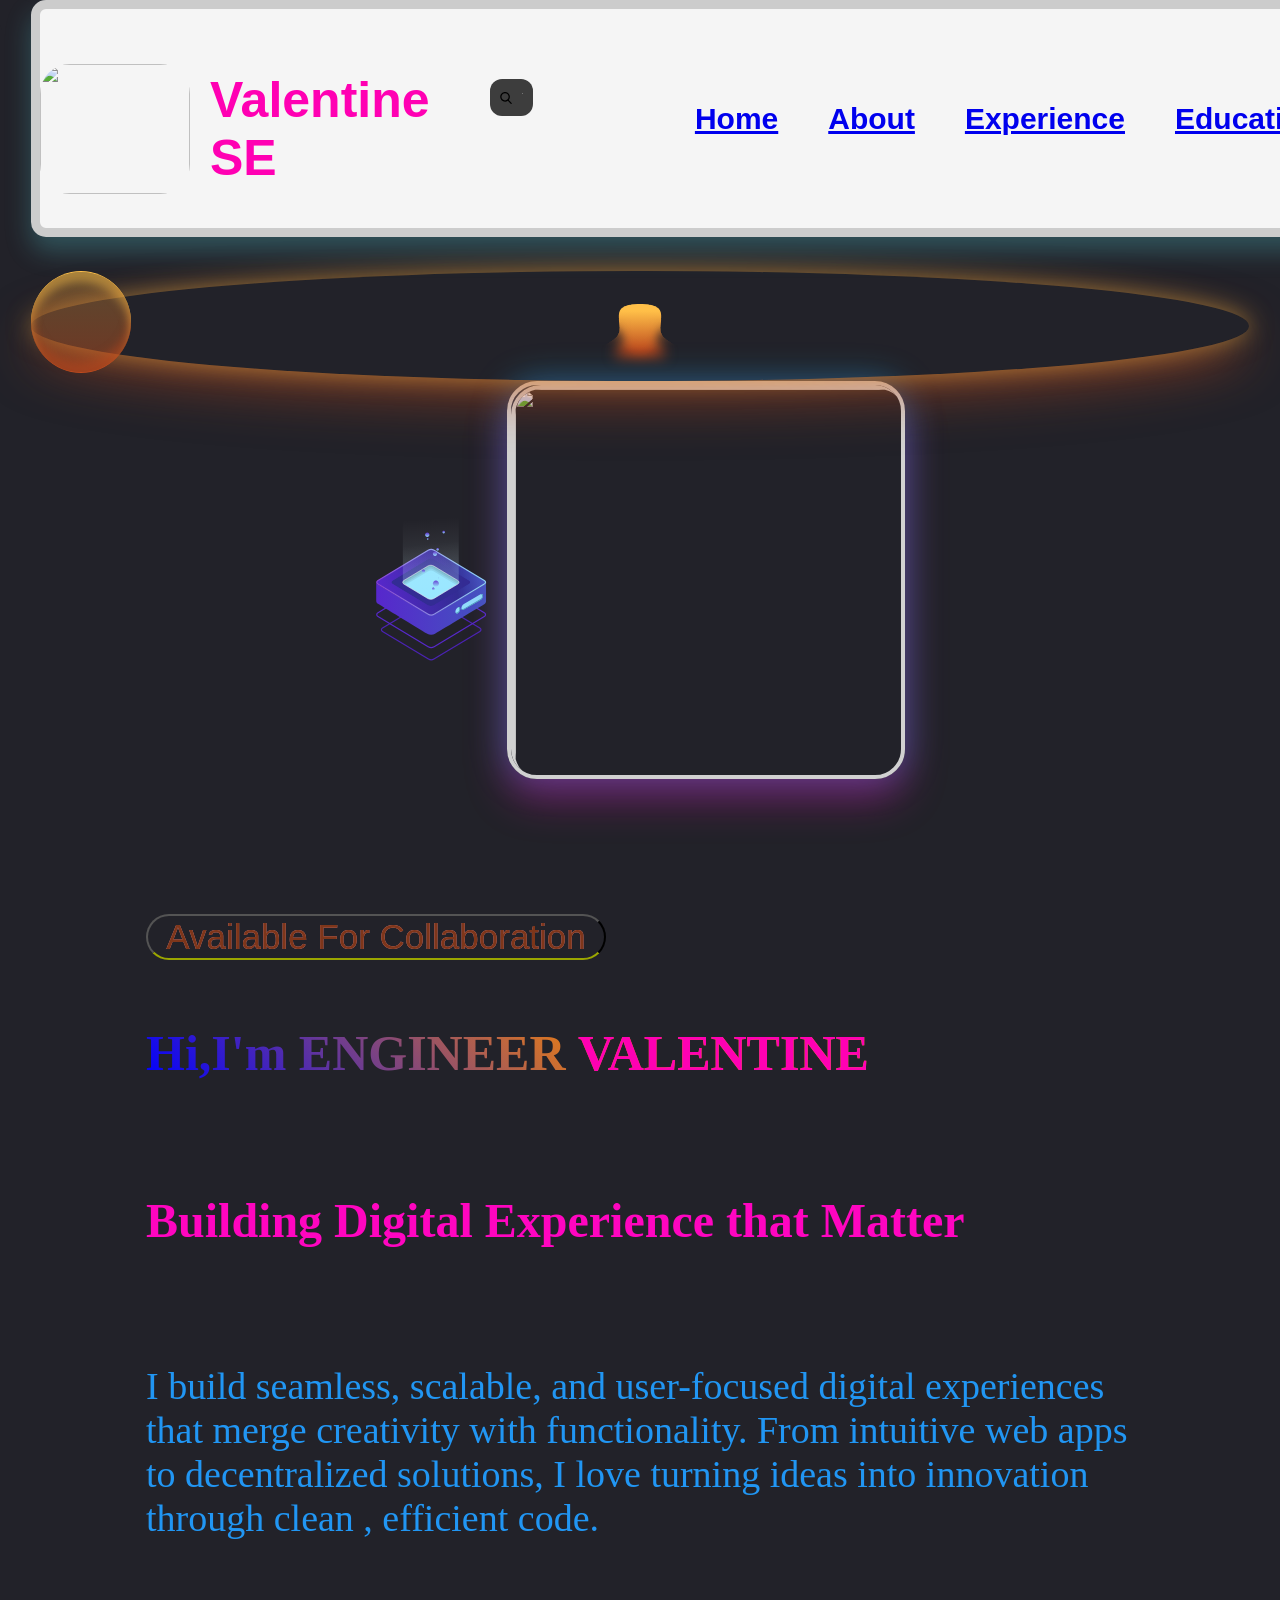
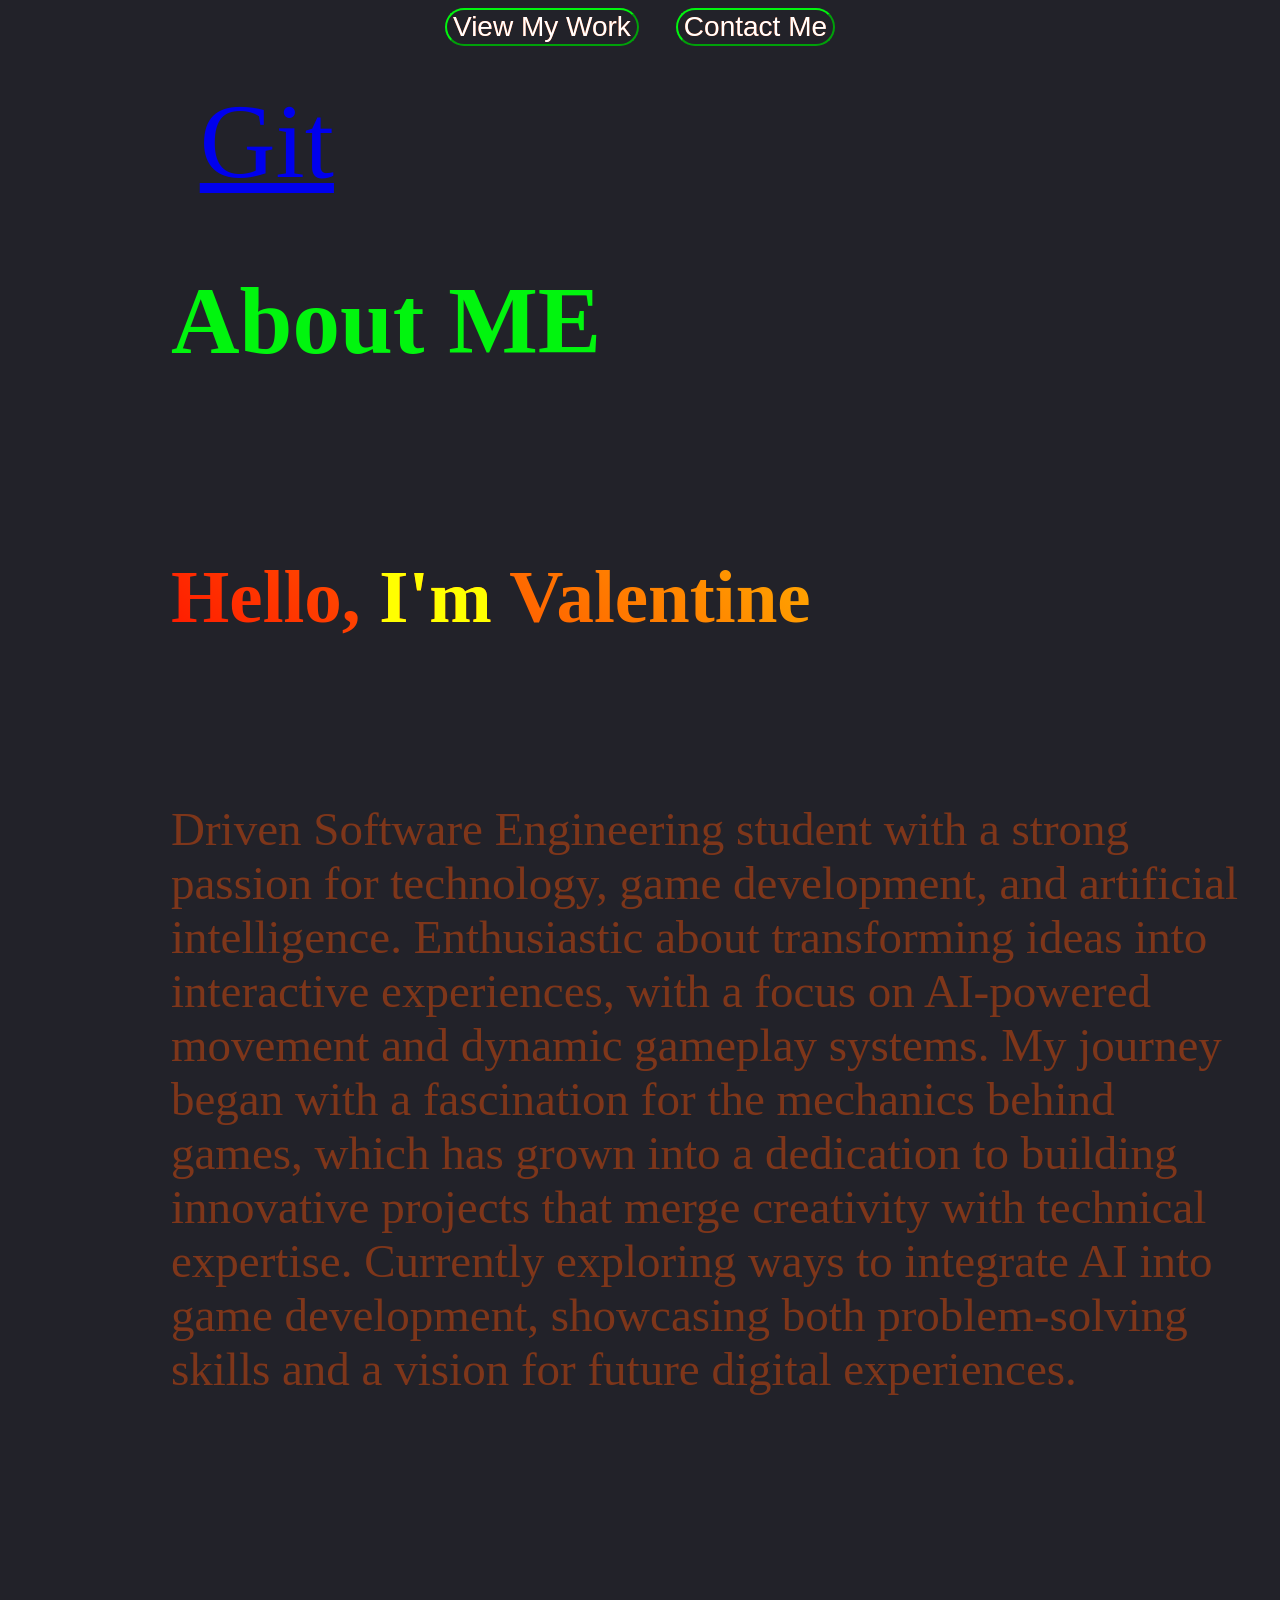
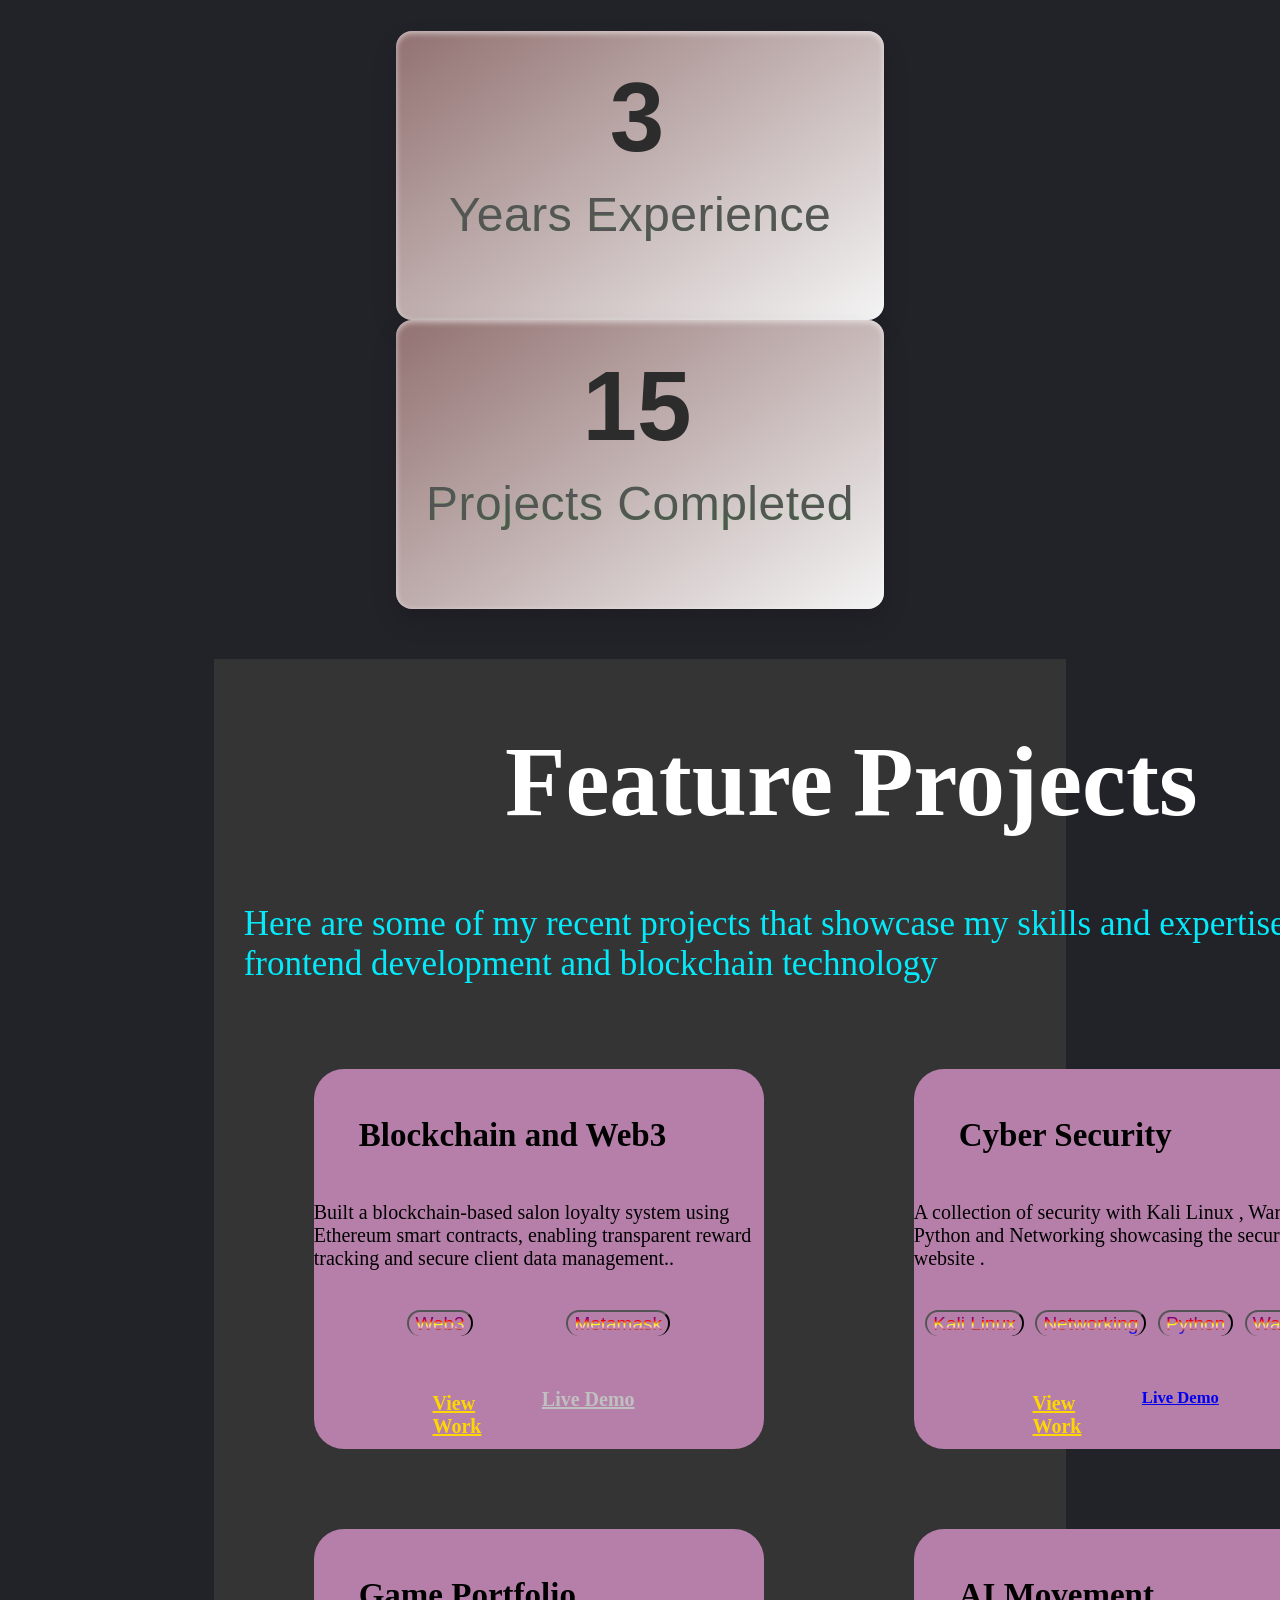
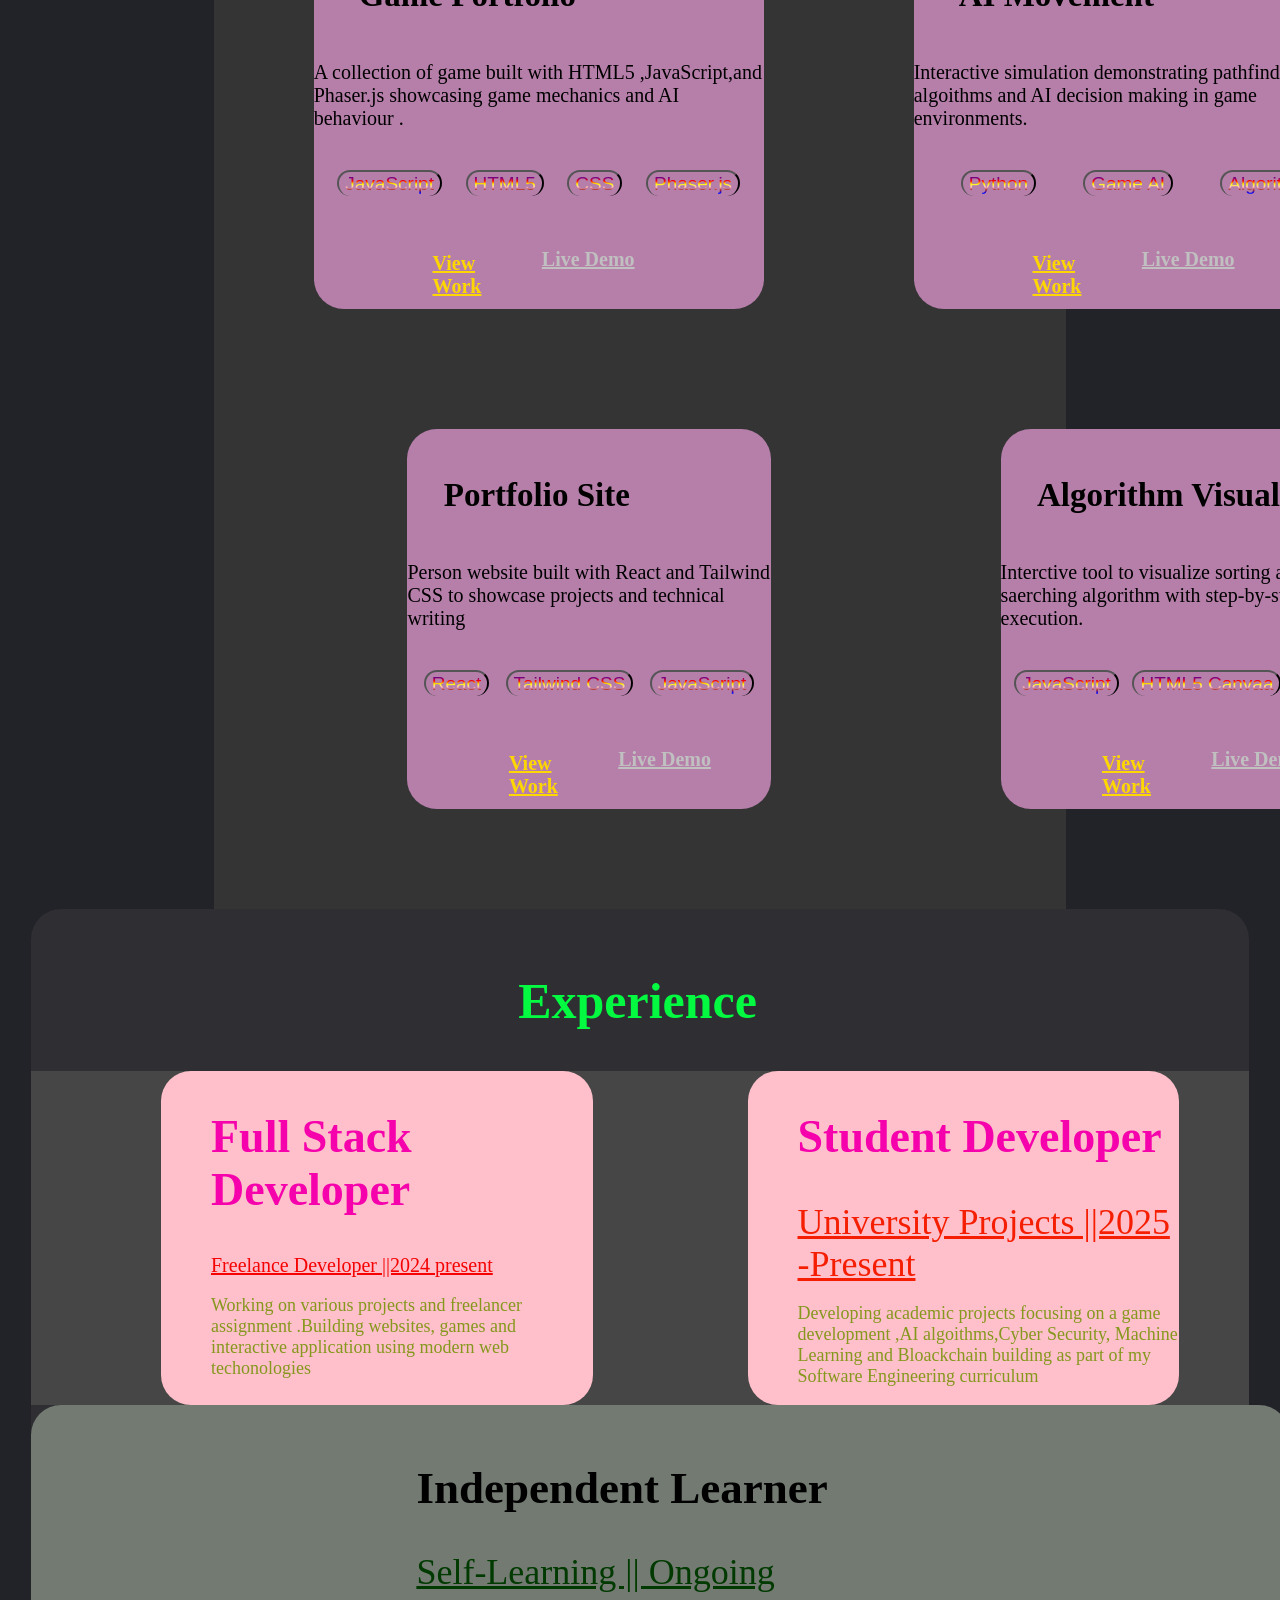
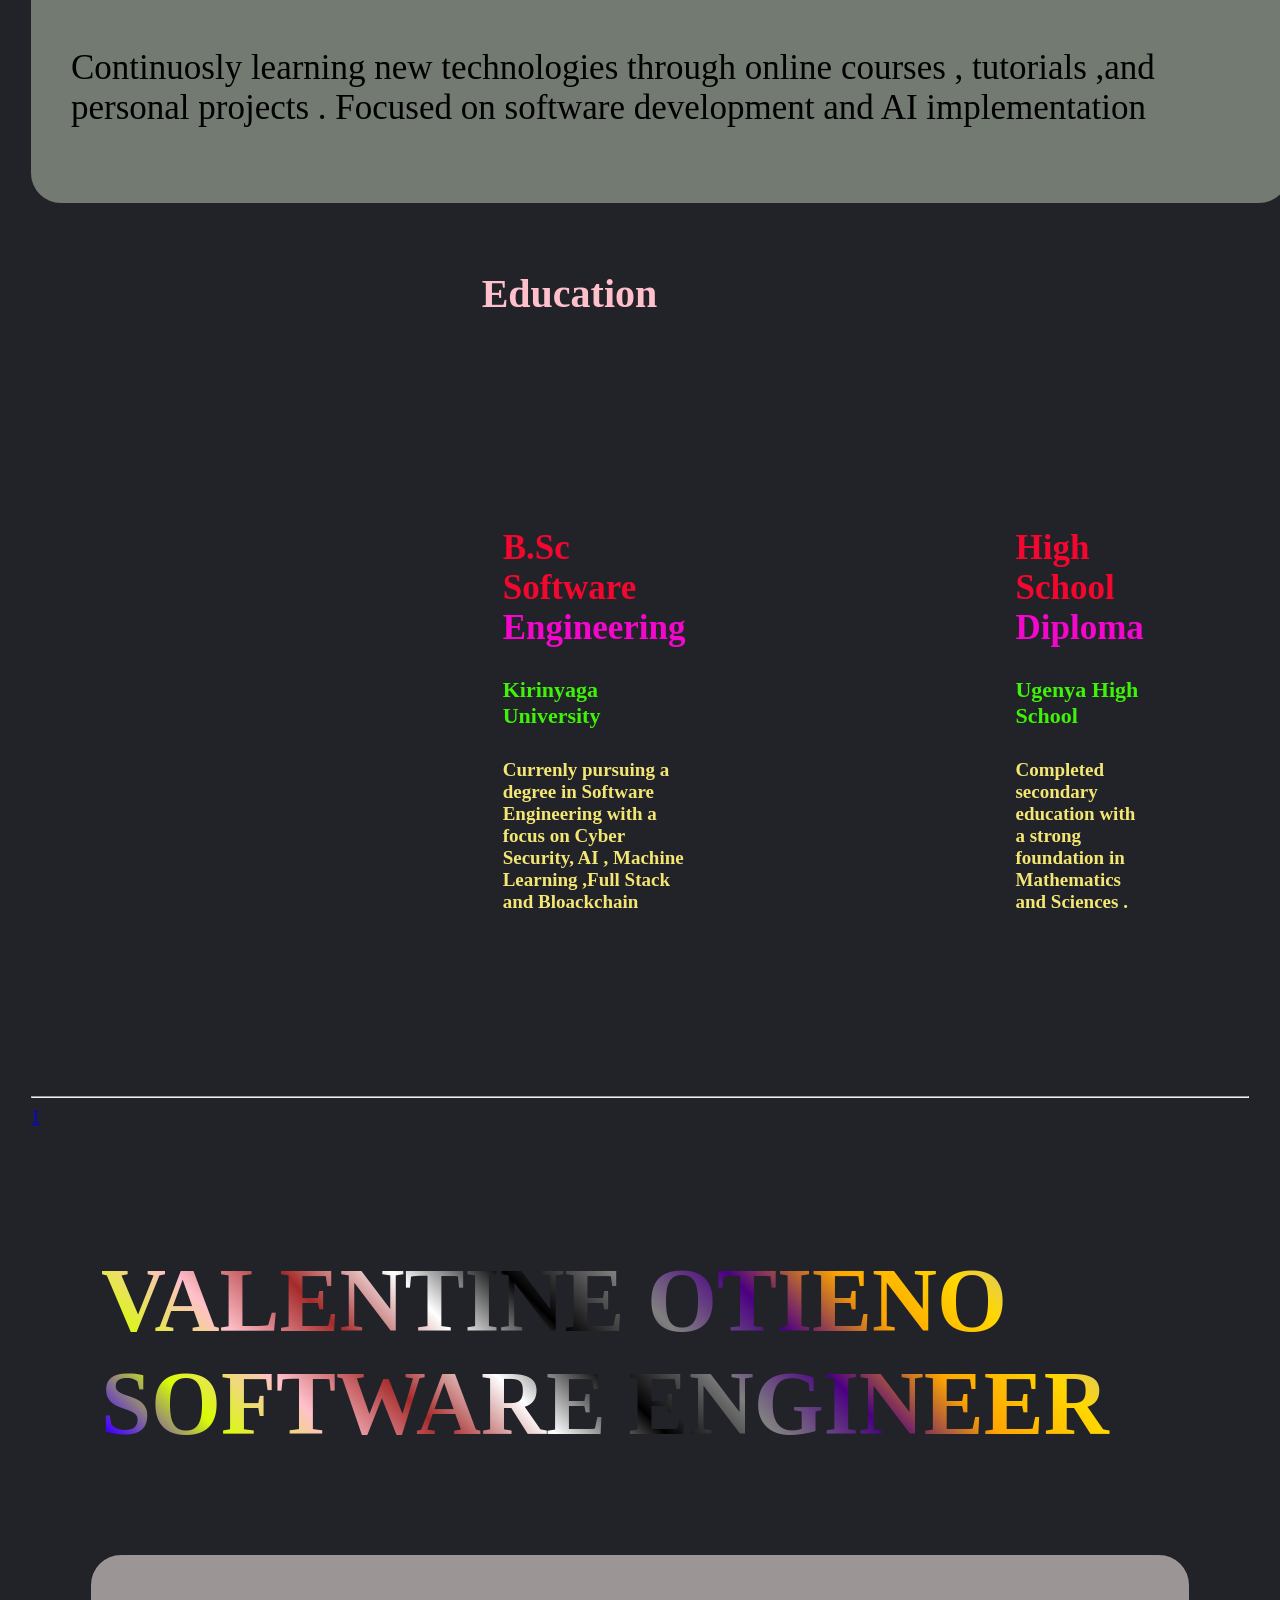
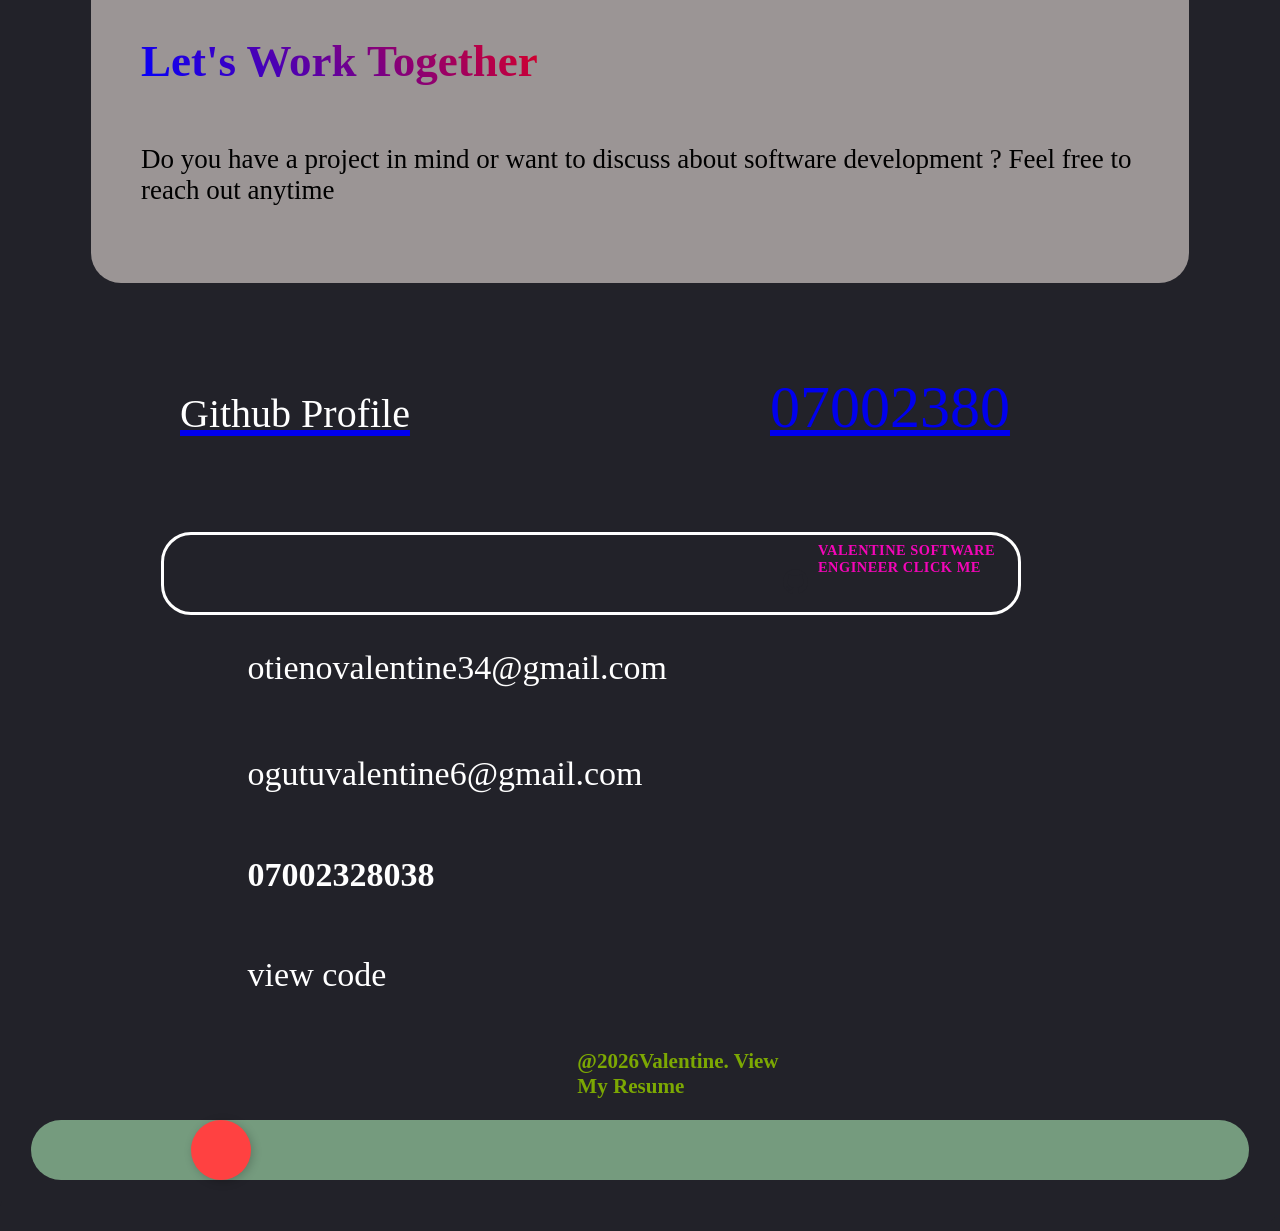
==== index.html @ 09b548fa "Add files via upload" ====
<!DOCTYPE html>
<html lang="en">
<head>
    <meta charset="UTF-8">
    <meta name="viewport" content="width=device-width, initial-scale=1.0">
    <title> Valentine Fruit Farm </title>
    <link rel="stylesheet" href="style.css">
    <link rel="stylesheet" href="https://cdnjs.cloudflare.com/ajax/libs/font-awesome/7.0.1/css/all.min.css" integrity="sha512-2SwdPD6INVrV/lHTZbO2nodKhrnDdJK9/kg2XD1r9uGqPo1cUbujc+IYdlYdEErWNu69gVcYgdxlmVmzTWnetw==" crossorigin="anonymous" referrerpolicy="no-referrer">
</head>
<body>
<header>
    <div class="main1">
        <div class="image">
    <img src="fruits.png/download.png" alt="" class="main3">
    <h2 class="vale">Valentine SE</h2>
    </div>
    <!-- From Uiverse.io by Galahhad -->
     <div class="search-labeli">
<label class="search-label">
    <input type="text" name="text" class="input"  placeholder="Type here...">
    <kbd class="slash-icon">/</kbd>
    <svg class="search-icon" xmlns="http://www.w3.org/2000/svg" version="1.1" xmlns:xlink="http://www.w3.org/1999/xlink" width="512" height="512" x="0" y="0" viewBox="0 0 56.966 56.966"  xml:space="preserve">
      <g>
        <path d="M55.146 51.887 41.588 37.786A22.926 22.926 0 0 0 46.984 23c0-12.682-10.318-23-23-23s-23 10.318-23 23 10.318 23 23 23c4.761 0 9.298-1.436 13.177-4.162l13.661 14.208c.571.593 1.339.92 2.162.92.779 0 1.518-.297 2.079-.837a3.004 3.004 0 0 0 .083-4.242zM23.984 6c9.374 0 17 7.626 17 17s-7.626 17-17 17-17-7.626-17-17 7.626-17 17-17z" fill="curl">Contact</a>
        <a href="Education.rentColor" data-original="#000000" class=""></path>
      </g>
    </svg>
  </label>
  </div>
    <nav class="main">
       <a href="home.html">Home</a>
       <a href="About.html">About</a>
       <a href="Experience.html">Experience</a>
      <a href="Contact.htmhtml">Education</a>
    </nav>
    </div>
<!--     <div class="solid">
        <i class="fa-solid fa-bars"></i>
        <a href="home.html">Home</a>
       <a href="About.html">About</a>
       <a href="Experience.html">Experience</a>
      <a href="About.html">About</a>
        <a href="Education.html">Education</a>
        </div> -->
</header>
<main>

<div class="loader">
  <svg width="100" height="100" viewBox="0 0 100 100">
    <defs>
      <mask id="clipping">
        <polygon points="0,0 100,0 100,100 0,100" fill="black"></polygon>
        <polygon points="25,25 75,25 50,75" fill="white"></polygon>
        <polygon points="50,25 75,75 25,75" fill="white"></polygon>
        <polygon points="35,35 65,35 50,65" fill="white"></polygon>
        <polygon points="35,35 65,35 50,65" fill="white"></polygon>
        <polygon points="35,35 65,35 50,65" fill="white"></polygon>
        <polygon points="35,35 65,35 50,65" fill="white"></polygon>
      </mask>
    </defs>
  </svg>
  <div class="box"></div>
</div>

<div class="image3">

</div>
<!-- From Uiverse.io by Juanes200122 -->
 <div class="coon">
<svg
  id="svg-global"
  xmlns="http://www.w3.org/2000/svg"
  fill="none"
  viewBox="0 0 94 136"
  height="136"
  width="94"
>
  <path
    stroke="#4B22B5"
    d="M87.3629 108.433L49.1073 85.3765C47.846 84.6163 45.8009 84.6163 44.5395 85.3765L6.28392 108.433C5.02255 109.194 5.02255 110.426 6.28392 111.187L44.5395 134.243C45.8009 135.004 47.846 135.004 49.1073 134.243L87.3629 111.187C88.6243 110.426 88.6243 109.194 87.3629 108.433Z"
    id="line-v1"
  ></path>
  <path
    stroke="#5728CC"
    d="M91.0928 95.699L49.2899 70.5042C47.9116 69.6734 45.6769 69.6734 44.2986 70.5042L2.49568 95.699C1.11735 96.5298 1.11735 97.8767 2.49568 98.7074L44.2986 123.902C45.6769 124.733 47.9116 124.733 49.2899 123.902L91.0928 98.7074C92.4712 97.8767 92.4712 96.5298 91.0928 95.699Z"
    id="line-v2"
  ></path>
  <g id="node-server">
    <path
      fill="url(#paint0_linear_204_217)"
      d="M2.48637 72.0059L43.8699 96.9428C45.742 98.0709 48.281 97.8084 50.9284 96.2133L91.4607 71.7833C92.1444 71.2621 92.4197 70.9139 92.5421 70.1257V86.1368C92.5421 86.9686 92.0025 87.9681 91.3123 88.3825C84.502 92.4724 51.6503 112.204 50.0363 113.215C48.2352 114.343 45.3534 114.343 43.5523 113.215C41.9261 112.197 8.55699 91.8662 2.08967 87.926C1.39197 87.5011 1.00946 86.5986 1.00946 85.4058V70.1257C1.11219 70.9289 1.49685 71.3298 2.48637 72.0059Z"
    ></path>
    <path
      stroke="url(#paint2_linear_204_217)"
      fill="url(#paint1_linear_204_217)"
      d="M91.0928 68.7324L49.2899 43.5375C47.9116 42.7068 45.6769 42.7068 44.2986 43.5375L2.49568 68.7324C1.11735 69.5631 1.11735 70.91 2.49568 71.7407L44.2986 96.9356C45.6769 97.7663 47.9116 97.7663 49.2899 96.9356L91.0928 71.7407C92.4712 70.91 92.4712 69.5631 91.0928 68.7324Z"
    ></path>
    <mask
      height="41"
      width="67"
      y="50"
      x="13"
      maskUnits="userSpaceOnUse"
      style="mask-type:luminance"
      id="mask0_204_217"
    >
      <path
        fill="white"
        d="M78.3486 68.7324L49.0242 51.0584C47.6459 50.2276 45.4111 50.2276 44.0328 51.0584L14.7084 68.7324C13.3301 69.5631 13.3301 70.91 14.7084 71.7407L44.0328 89.4148C45.4111 90.2455 47.6459 90.2455 49.0242 89.4148L78.3486 71.7407C79.7269 70.91 79.727 69.5631 78.3486 68.7324Z"
      ></path>
    </mask>
    <g mask="url(#mask0_204_217)">
      <path
        fill="#332C94"
        d="M78.3486 68.7324L49.0242 51.0584C47.6459 50.2276 45.4111 50.2276 44.0328 51.0584L14.7084 68.7324C13.3301 69.5631 13.3301 70.91 14.7084 71.7407L44.0328 89.4148C45.4111 90.2455 47.6459 90.2455 49.0242 89.4148L78.3486 71.7407C79.7269 70.91 79.727 69.5631 78.3486 68.7324Z"
      ></path>
      <mask
        height="29"
        width="48"
        y="56"
        x="23"
        maskUnits="userSpaceOnUse"
        style="mask-type:luminance"
        id="mask1_204_217"
      >
        <path
          fill="white"
          d="M68.9898 68.7324L49.0242 56.699C47.6459 55.8683 45.4111 55.8683 44.0328 56.699L24.0673 68.7324C22.6889 69.5631 22.6889 70.91 24.0673 71.7407L44.0328 83.7741C45.4111 84.6048 47.6459 84.6048 49.0242 83.7741L68.9898 71.7407C70.3681 70.91 70.3681 69.5631 68.9898 68.7324Z"
        ></path>
      </mask>
      <g mask="url(#mask1_204_217)">
        <path
          fill="#5E5E5E"
          d="M68.9898 68.7324L49.0242 56.699C47.6459 55.8683 45.4111 55.8683 44.0328 56.699L24.0673 68.7324C22.6889 69.5631 22.6889 70.91 24.0673 71.7407L44.0328 83.7741C45.4111 84.6048 47.6459 84.6048 49.0242 83.7741L68.9898 71.7407C70.3681 70.91 70.3681 69.5631 68.9898 68.7324Z"
        ></path>
        <path
          fill="#71B1C6"
          d="M70.1311 69.3884L48.42 56.303C47.3863 55.6799 45.7103 55.6799 44.6765 56.303L22.5275 69.6523C21.4938 70.2754 21.4938 71.2855 22.5275 71.9086L44.2386 84.994C45.2723 85.617 46.9484 85.617 47.9821 84.994L70.1311 71.6446C71.1648 71.0216 71.1648 70.0114 70.1311 69.3884Z"
        ></path>
        <path
          fill="#80C0D4"
          d="M70.131 70.8923L48.4199 57.8069C47.3862 57.1839 45.7101 57.1839 44.6764 57.8069L22.5274 71.1562C21.4937 71.7793 21.4937 72.7894 22.5274 73.4125L44.2385 86.4979C45.2722 87.1209 46.9482 87.1209 47.982 86.4979L70.131 73.1486C71.1647 72.5255 71.1647 71.5153 70.131 70.8923Z"
        ></path>
        <path
          fill="#89D3EB"
          d="M69.751 72.1675L48.4199 59.3111C47.3862 58.6881 45.7101 58.6881 44.6764 59.3111L23.2004 72.2548C22.1667 72.8779 22.1667 73.888 23.2004 74.5111L44.5315 87.3674C45.5653 87.9905 47.2413 87.9905 48.2751 87.3674L69.751 74.4238C70.7847 73.8007 70.7847 72.7905 69.751 72.1675Z"
        ></path>
        <path
          fill="#97E6FF"
          d="M68.5091 72.9231L48.4199 60.8153C47.3862 60.1922 45.7101 60.1922 44.6764 60.8153L24.8146 72.7861C23.7808 73.4091 23.7808 74.4193 24.8146 75.0424L44.9038 87.1502C45.9375 87.7733 47.6135 87.7733 48.6473 87.1502L68.5091 75.1794C69.5428 74.5563 69.5428 73.5462 68.5091 72.9231Z"
        ></path>
        <path
          fill="#97E6FF"
          d="M66.6747 73.3219L48.4199 62.3197C47.3862 61.6966 45.7101 61.6966 44.6764 62.3197L26.4412 73.3101C25.4075 73.9332 25.4075 74.9433 26.4412 75.5664L44.696 86.5686C45.7297 87.1917 47.4058 87.1917 48.4395 86.5686L66.6747 75.5782C67.7084 74.9551 67.7084 73.945 66.6747 73.3219Z"
        ></path>
      </g>
      <path
        stroke-width="0.5"
        stroke="#F4F4F4"
        d="M68.9898 68.7324L49.0242 56.699C47.6459 55.8683 45.4111 55.8683 44.0328 56.699L24.0673 68.7324C22.6889 69.5631 22.6889 70.91 24.0673 71.7407L44.0328 83.7741C45.4111 84.6048 47.6459 84.6048 49.0242 83.7741L68.9898 71.7407C70.3681 70.91 70.3681 69.5631 68.9898 68.7324Z"
      ></path>
    </g>
  </g>
  <g id="particles">
    <path
      fill="url(#paint3_linear_204_217)"
      d="M43.5482 32.558C44.5429 32.558 45.3493 31.7162 45.3493 30.6778C45.3493 29.6394 44.5429 28.7976 43.5482 28.7976C42.5535 28.7976 41.7471 29.6394 41.7471 30.6778C41.7471 31.7162 42.5535 32.558 43.5482 32.558Z"
      class="particle p1"
    ></path>
    <path
      fill="url(#paint4_linear_204_217)"
      d="M50.0323 48.3519C51.027 48.3519 51.8334 47.5101 51.8334 46.4717C51.8334 45.4333 51.027 44.5915 50.0323 44.5915C49.0375 44.5915 48.2311 45.4333 48.2311 46.4717C48.2311 47.5101 49.0375 48.3519 50.0323 48.3519Z"
      class="particle p2"
    ></path>
    <path
      fill="url(#paint5_linear_204_217)"
      d="M40.3062 62.6416C41.102 62.6416 41.7471 61.9681 41.7471 61.1374C41.7471 60.3067 41.102 59.6332 40.3062 59.6332C39.5104 59.6332 38.8653 60.3067 38.8653 61.1374C38.8653 61.9681 39.5104 62.6416 40.3062 62.6416Z"
      class="particle p3"
    ></path>
    <path
      fill="url(#paint6_linear_204_217)"
      d="M50.7527 73.9229C52.1453 73.9229 53.2743 72.7444 53.2743 71.2906C53.2743 69.8368 52.1453 68.6583 50.7527 68.6583C49.3601 68.6583 48.2311 69.8368 48.2311 71.2906C48.2311 72.7444 49.3601 73.9229 50.7527 73.9229Z"
      class="particle p4"
    ></path>
    <path
      fill="url(#paint7_linear_204_217)"
      d="M48.5913 76.9312C49.1882 76.9312 49.672 76.4262 49.672 75.8031C49.672 75.1801 49.1882 74.675 48.5913 74.675C47.9945 74.675 47.5107 75.1801 47.5107 75.8031C47.5107 76.4262 47.9945 76.9312 48.5913 76.9312Z"
      class="particle p5"
    ></path>
    <path
      fill="url(#paint8_linear_204_217)"
      d="M52.9153 67.1541C53.115 67.1541 53.2768 66.9858 53.2768 66.7781C53.2768 66.5704 53.115 66.402 52.9153 66.402C52.7156 66.402 52.5538 66.5704 52.5538 66.7781C52.5538 66.9858 52.7156 67.1541 52.9153 67.1541Z"
      class="particle p6"
    ></path>
    <path
      fill="url(#paint9_linear_204_217)"
      d="M52.1936 43.8394C52.7904 43.8394 53.2743 43.3344 53.2743 42.7113C53.2743 42.0883 52.7904 41.5832 52.1936 41.5832C51.5967 41.5832 51.1129 42.0883 51.1129 42.7113C51.1129 43.3344 51.5967 43.8394 52.1936 43.8394Z"
      class="particle p7"
    ></path>
    <path
      fill="url(#paint10_linear_204_217)"
      d="M57.2367 29.5497C57.8335 29.5497 58.3173 29.0446 58.3173 28.4216C58.3173 27.7985 57.8335 27.2935 57.2367 27.2935C56.6398 27.2935 56.156 27.7985 56.156 28.4216C56.156 29.0446 56.6398 29.5497 57.2367 29.5497Z"
      class="particle p8"
    ></path>
    <path
      fill="url(#paint11_linear_204_217)"
      d="M43.9084 34.8144C44.3063 34.8144 44.6289 34.4777 44.6289 34.0623C44.6289 33.647 44.3063 33.3102 43.9084 33.3102C43.5105 33.3102 43.188 33.647 43.188 34.0623C43.188 34.4777 43.5105 34.8144 43.9084 34.8144Z"
      class="particle p9"
    ></path>
  </g>
  <g id="reflectores">
    <path
      fill-opacity="0.2"
      fill="url(#paint12_linear_204_217)"
      d="M49.2037 57.0009L68.7638 68.7786C69.6763 69.3089 69.7967 69.9684 69.794 70.1625V13.7383C69.7649 13.5587 69.6807 13.4657 69.4338 13.3096L48.4832 0.601307C46.9202 -0.192595 46.0788 -0.208238 44.6446 0.601307L23.6855 13.2118C23.1956 13.5876 23.1966 13.7637 23.1956 14.4904L23.246 70.1625C23.2948 69.4916 23.7327 69.0697 25.1768 68.2447L43.9084 57.0008C44.8268 56.4344 45.3776 56.2639 46.43 56.2487C47.5299 56.2257 48.1356 56.4222 49.2037 57.0009Z"
    ></path>
    <path
      fill-opacity="0.2"
      fill="url(#paint13_linear_204_217)"
      d="M48.8867 27.6696C49.9674 26.9175 68.6774 14.9197 68.6774 14.9197C69.3063 14.5327 69.7089 14.375 69.7796 13.756V70.1979C69.7775 70.8816 69.505 71.208 68.7422 71.7322L48.9299 83.6603C48.2003 84.1258 47.6732 84.2687 46.5103 84.2995C45.3295 84.2679 44.8074 84.1213 44.0907 83.6603L24.4348 71.8149C23.5828 71.3313 23.2369 71.0094 23.2316 70.1979L23.1884 13.9816C23.1798 14.8398 23.4982 15.3037 24.7518 16.0874C24.7518 16.0874 42.7629 26.9175 44.2038 27.6696C45.6447 28.4217 46.0049 28.4217 46.5452 28.4217C47.0856 28.4217 47.806 28.4217 48.8867 27.6696Z"
    ></path>
  </g>
  <g id="panel-rigth">
    <mask fill="white" id="path-26-inside-1_204_217">
      <path
        d="M72 91.8323C72 90.5121 72.9268 88.9068 74.0702 88.2467L87.9298 80.2448C89.0731 79.5847 90 80.1198 90 81.44V81.44C90 82.7602 89.0732 84.3656 87.9298 85.0257L74.0702 93.0275C72.9268 93.6876 72 93.1525 72 91.8323V91.8323Z"
      ></path>
    </mask>
    <path
      fill="#91DDFB"
      d="M72 91.8323C72 90.5121 72.9268 88.9068 74.0702 88.2467L87.9298 80.2448C89.0731 79.5847 90 80.1198 90 81.44V81.44C90 82.7602 89.0732 84.3656 87.9298 85.0257L74.0702 93.0275C72.9268 93.6876 72 93.1525 72 91.8323V91.8323Z"
    ></path>
    <path
      mask="url(#path-26-inside-1_204_217)"
      fill="#489CB7"
      d="M72 89.4419L90 79.0496L72 89.4419ZM90.6928 81.44C90.6928 82.9811 89.6109 84.8551 88.2762 85.6257L74.763 93.4275C73.237 94.3085 72 93.5943 72 91.8323V91.8323C72 92.7107 72.9268 92.8876 74.0702 92.2275L87.9298 84.2257C88.6905 83.7865 89.3072 82.7184 89.3072 81.84L90.6928 81.44ZM72 94.2227V89.4419V94.2227ZM88.2762 80.0448C89.6109 79.2742 90.6928 79.8989 90.6928 81.44V81.44C90.6928 82.9811 89.6109 84.8551 88.2762 85.6257L87.9298 84.2257C88.6905 83.7865 89.3072 82.7184 89.3072 81.84V81.84C89.3072 80.5198 88.6905 79.8056 87.9298 80.2448L88.2762 80.0448Z"
    ></path>
    <mask fill="white" id="path-28-inside-2_204_217">
      <path
        d="M67 94.6603C67 93.3848 67.8954 91.8339 69 91.1962V91.1962C70.1046 90.5584 71 91.0754 71 92.3509V92.5129C71 93.7884 70.1046 95.3393 69 95.977V95.977C67.8954 96.6147 67 96.0978 67 94.8223V94.6603Z"
      ></path>
    </mask>
    <path
      fill="#91DDFB"
      d="M67 94.6603C67 93.3848 67.8954 91.8339 69 91.1962V91.1962C70.1046 90.5584 71 91.0754 71 92.3509V92.5129C71 93.7884 70.1046 95.3393 69 95.977V95.977C67.8954 96.6147 67 96.0978 67 94.8223V94.6603Z"
    ></path>
    <path
      mask="url(#path-28-inside-2_204_217)"
      fill="#489CB7"
      d="M67 92.3509L71 90.0415L67 92.3509ZM71.6928 92.5129C71.6928 94.0093 70.6423 95.8288 69.3464 96.577L69.3464 96.577C68.0505 97.3252 67 96.7187 67 95.2223V94.8223C67 95.6559 67.8954 95.8147 69 95.177L69 95.177C69.7219 94.7602 70.3072 93.7465 70.3072 92.9129L71.6928 92.5129ZM67 97.1317V92.3509V97.1317ZM69.2762 91.0367C70.6109 90.2661 71.6928 90.8908 71.6928 92.4319V92.5129C71.6928 94.0093 70.6423 95.8288 69.3464 96.577L69 95.177C69.7219 94.7602 70.3072 93.7465 70.3072 92.9129V92.7509C70.3072 91.4754 69.7219 90.7794 69 91.1962L69.2762 91.0367Z"
    ></path>
  </g>
  <defs>
    <linearGradient
      gradientUnits="userSpaceOnUse"
      y2="92.0933"
      x2="92.5421"
      y1="92.0933"
      x1="1.00946"
      id="paint0_linear_204_217"
    >
      <stop stop-color="#5727CC"></stop>
      <stop stop-color="#4354BF" offset="1"></stop>
    </linearGradient>
    <linearGradient
      gradientUnits="userSpaceOnUse"
      y2="91.1638"
      x2="6.72169"
      y1="70"
      x1="92.5"
      id="paint1_linear_204_217"
    >
      <stop stop-color="#4559C4"></stop>
      <stop stop-color="#332C94" offset="0.29"></stop>
      <stop stop-color="#5727CB" offset="1"></stop>
    </linearGradient>
    <linearGradient
      gradientUnits="userSpaceOnUse"
      y2="85.0762"
      x2="3.55544"
      y1="70"
      x1="92.5"
      id="paint2_linear_204_217"
    >
      <stop stop-color="#91DDFB"></stop>
      <stop stop-color="#8841D5" offset="1"></stop>
    </linearGradient>
    <linearGradient
      gradientUnits="userSpaceOnUse"
      y2="32.558"
      x2="43.5482"
      y1="28.7976"
      x1="43.5482"
      id="paint3_linear_204_217"
    >
      <stop stop-color="#5927CE"></stop>
      <stop stop-color="#91DDFB" offset="1"></stop>
    </linearGradient>
    <linearGradient
      gradientUnits="userSpaceOnUse"
      y2="48.3519"
      x2="50.0323"
      y1="44.5915"
      x1="50.0323"
      id="paint4_linear_204_217"
    >
      <stop stop-color="#5927CE"></stop>
      <stop stop-color="#91DDFB" offset="1"></stop>
    </linearGradient>
    <linearGradient
      gradientUnits="userSpaceOnUse"
      y2="62.6416"
      x2="40.3062"
      y1="59.6332"
      x1="40.3062"
      id="paint5_linear_204_217"
    >
      <stop stop-color="#5927CE"></stop>
      <stop stop-color="#91DDFB" offset="1"></stop>
    </linearGradient>
    <linearGradient
      gradientUnits="userSpaceOnUse"
      y2="73.9229"
      x2="50.7527"
      y1="68.6583"
      x1="50.7527"
      id="paint6_linear_204_217"
    >
      <stop stop-color="#5927CE"></stop>
      <stop stop-color="#91DDFB" offset="1"></stop>
    </linearGradient>
    <linearGradient
      gradientUnits="userSpaceOnUse"
      y2="76.9312"
      x2="48.5913"
      y1="74.675"
      x1="48.5913"
      id="paint7_linear_204_217"
    >
      <stop stop-color="#5927CE"></stop>
      <stop stop-color="#91DDFB" offset="1"></stop>
    </linearGradient>
    <linearGradient
      gradientUnits="userSpaceOnUse"
      y2="67.1541"
      x2="52.9153"
      y1="66.402"
      x1="52.9153"
      id="paint8_linear_204_217"
    >
      <stop stop-color="#5927CE"></stop>
      <stop stop-color="#91DDFB" offset="1"></stop>
    </linearGradient>
    <linearGradient
      gradientUnits="userSpaceOnUse"
      y2="43.8394"
      x2="52.1936"
      y1="41.5832"
      x1="52.1936"
      id="paint9_linear_204_217"
    >
      <stop stop-color="#5927CE"></stop>
      <stop stop-color="#91DDFB" offset="1"></stop>
    </linearGradient>
    <linearGradient
      gradientUnits="userSpaceOnUse"
      y2="29.5497"
      x2="57.2367"
      y1="27.2935"
      x1="57.2367"
      id="paint10_linear_204_217"
    >
      <stop stop-color="#5927CE"></stop>
      <stop stop-color="#91DDFB" offset="1"></stop>
    </linearGradient>
    <linearGradient
      gradientUnits="userSpaceOnUse"
      y2="34.8144"
      x2="43.9084"
      y1="33.3102"
      x1="43.9084"
      id="paint11_linear_204_217"
    >
      <stop stop-color="#5927CE"></stop>
      <stop stop-color="#91DDFB" offset="1"></stop>
    </linearGradient>
    <linearGradient
      gradientUnits="userSpaceOnUse"
      y2="16.0743"
      x2="62.9858"
      y1="88.5145"
      x1="67.8638"
      id="paint12_linear_204_217"
    >
      <stop stop-color="#97E6FF"></stop>
      <stop stop-opacity="0" stop-color="white" offset="1"></stop>
    </linearGradient>
    <linearGradient
      gradientUnits="userSpaceOnUse"
      y2="39.4139"
      x2="31.4515"
      y1="88.0938"
      x1="36.2597"
      id="paint13_linear_204_217"
    >
      <stop stop-color="#97E6FF"></stop>
      <stop stop-opacity="0" stop-color="white" offset="1"></stop>
    </linearGradient>
  </defs>
</svg>
<div class="mato">
  <img src="fruits.png/WhatsApp Image 2026-03-23 at 21.18.25 (1).jpeg" alt="" class="mato" >
</div>
</div>

    <div class="build">
        <button type="submit" class="build1">Available For Collaboration</button>
        <h1 class="hi">Hi,I'm  ENGINEER <span class="vale">VALENTINE</span></h1>
        <h3 class="build3">Building  Digital Experience that  Matter</h3>
        <p class="build5">I build seamless, scalable, and user-focused digital experiences that merge creativity with functionality. From  intuitive web apps to decentralized solutions, I love turning ideas  into innovation through clean , efficient code.</p>
    <div class="work">
      <button type="submit" class="view2">View My Work</button>
        <button type="submit" class="view2">Contact Me</button>
    </div>
    </div>
    <div class="contact">
            <a href="https://github.com/ogutuvalentine6-a11y/valentine/upload" aria-level="github">
                <i class="fa-brands fa-square-github"></i>
                <span class="one">Git<!-- Github Profile --></span>
             </a>
             <a href="https://github.com/ticktick/php-project-lvl3" aria-label="ticktok">
                <i class="fa-brands fa-tiktok fa-beat-fade"></i></a>
           <a href="https://x.com/" aria-label=" Visit my Twetter">
            <i class="fa-brands fa-square-twitter fa-beat-fade"></i>
            </a>
            <a href="https://web.telegram.org/" aria-label=" Contact me on Telegram">
                <i class="fa-brands fa-telegram"></i>
                </a>
    </div>
    <div class="arow">
       <i class="fa-solid fa-chevron-down fa-beat" ></i>
    </div>
    <div class="about">
        <h1 class="about5">About ME</h1>
        <h4 class="about6">Hello, <span class="im">I'm </span> Valentine</h4>
        <p class="about9"> Driven Software Engineering student with a strong passion for technology, game development, and artificial intelligence. Enthusiastic about transforming ideas into interactive experiences, with a focus on AI-powered movement and dynamic gameplay systems. My journey began with a fascination for the mechanics behind games, which has grown into a dedication to building innovative projects that merge creativity with technical expertise. Currently exploring ways to integrate AI into game development, showcasing both problem-solving skills and a vision for future digital experiences.</p>
        <div class="icon0">
       <p class="icon"> <i class="fa-solid fa-location-dot fa-beat-fade" ></i> </p> <a href="https://nairobi.go.ke/" class="icon2">Siaya , <span class="icon3">Kenya </span></a>
       </div>
    </div>
    <div class="number2">
    <div lass="number2">
        <div class="years">
        <div class="three">
            <h1 class="only">3</h1>
            <i class="fa-solid fa-plus"></i>
        </div>
        <p class="year1">Years Experience</p>
        </div>
        <div class="years">
        <div class="five">
            <h1 class="only">15</h1>
            <i class="fa-solid fa-plus"></i>
        </div>
        <p class="year2">Projects Completed</p>
        </div>
    </div>
    </div>
   <!--  <div class="languanges">
        <div class="html">
            <div class="number11">
            <h1 class="hhp">HTML</h1>
            <h1 class="hhpt">95</h1>
            </div>
            <div class="html1"></div>
        </div>
                <div class="css">
                    <div class="number11">
            <h1 class="hhp"> CSS</h1>
            <h4 class="ccss">92</h4>
            </div>
            <div class="css1"></div>
        </div>
                <div class="Cprogramming">
                    <div class="number11">
            <h1 class="hhp">C Programming</h1>
            <h4 class="watu00">75</h4>
            </div>
            <div class="Cprogramming1"></div>
        </div>

                <div class="Javascript">
                    <div class="number11">
            <h1 class="hhp">Javascript</h1>
            <h4 class="javas">80</h4>
            </div>
            <div class="Javascript1"></div>
        </div>

             <div class="Python">
            <div class="number11">
                <h1 class="hhp">Python</h1>
                <h3 class="python00">65</h3>
</div>
            <div class="Python1"></div>
        </div>
    </div>
 -->


       <div class="container">
        <div class="protect">
            <h1 class="protect2">Feature  <span protect3>Projects </span></h1>
            <p class="protect0">Here are some of my recent projects that showcase my skills and expertise in frontend development and blockchain technology</p>
        </div>
        <div class="all">
    <div class="container11">
        <div class="Algorithm">
            <div class="Algorithm1">
<!-- <img src="fruits.png/Blockchain and Web3 .png" alt="" class="cyber"> -->
            </div>
            <div class="Algorithm2">
       <h2 class="alogo">Blockchain and Web3</h2>
        <p class="tool">Built a blockchain-based salon loyalty system using Ethereum smart contracts, enabling transparent reward tracking and secure client data management..</p>
            </div>
            <div class="java">
                <button type="submit" text="submit" class="java1">Web3</button>
                <button type="submit" text="submit" class="java1">Metamask</button>

            </div>
            <div class="code">
                <h5><a href="https://github.com/ogutuvalentine6-a11y/valentine/upload" class="code">View Work</a><!-- <i class="fa-brands fa-square-github"></i> --></h5>
                <h5><a href=" ogutuvalentine6-a11y/Valentine-Agriculture" class="code1">Live Demo</a><i class="fa-regular fa-arrow-up-right-from-square"></i>  </h5>
            </div>
        </div>


            <div class="Algorithm">
            <div class="Algorithm1">
              <!-- <img src="fruits.png/Cyber Security Tools.png" alt="" class="cyber"> -->
            </div>
            <div class="Algorithm2">
       <h2 class="alogo">Cyber Security</h2>
        <p class="tool">A collection of security  with   Kali Linux , Wareshark, Python  and Networking<!--  NMAP,and Surp Suite --> showcasing the security of any website .</p>
            </div>
            <div class="java">
                <button type="submit" text="submit" class="java1"> Kali Linux</button>
                <button type="submit" text="submit" class="java1">Networking</button>
                <button type="submit" text="submit" class="java1"> Python</button>
                 <button type="submit" text="submit" class="java1">Wareshark</button>
            </div>
            <div class="code">
                <h5><a href="https://github.com/ogutuvalentine6-a11y/valentine/upload" class="code">View Work</a><!-- <i class="fa-brands fa-square-github"></i> --></h5>
                <h5><a href=" ogutuvalentine6-a11y/Valentine-Agriculture" code1>Live Demo</a> <i class="fa-regular fa-arrow-up-right-from-square"></i> </h5>
            </div>
          </div>
 </div>
 <div class="container11">
            <div class="Algorithm">
            <div class="Algorithm1">

            </div>
            <div class="Algorithm2">
       <h2 class="alogo">Game Portfolio</h2>
        <p class="tool">A collection of game built with HTML5 ,JavaScript,and Phaser.js showcasing game mechanics and AI behaviour .</p>
            </div>
            <div class="java">
                <button type="submit" text="submit" class="java1">JavaScript</button>
                <button type="submit" text="submit" class="java1">HTML5</button>
                <button type="submit" text="submit" class="java1"> CSS </button>
                 <button type="submit" text="submit" class="java1">Phaser.js</button>
            </div>
            <div class="code">
                <h5><a href="https://github.com/ogutuvalentine6-a11y/valentine/upload" class="code">View Work</a><!-- <i class="fa-brands fa-square-github"> --></h5>
                <h5><a href=" ogutuvalentine6-a11y/Valentine-Agriculture" class="code1">Live Demo</a> <i class="fa-regular fa-arrow-up-right-from-square"></i> </h5>
            </div>
          </div>

        <div class="Algorithm">
            <div class="Algorithm1">

            </div>
            <div class="Algorithm2">
       <h2 class="alogo">AI Movement</h2>
        <p class="tool">Interactive simulation demonstrating pathfinding algoithms and AI decision making in game environments.</p>
            </div>
            <div class="java">
                <button type="submit" text="submit" class="java1">Python</button>
                <button type="submit" text="submit" class="java1"> Game AI </button>
                 <button type="submit" text="submit" class="java1">Algorithm</button>
            </div>
            <div class="code">
                <h5><a href="https://github.com/ogutuvalentine6-a11y/valentine/upload" class="code">View Work</a><!-- <i class="fa-brands fa-square-github"></i> --></h5>
                <h5><a href=" ogutuvalentine6-a11y/Valentine-Agriculture" class="code1">Live Demo</a> <i class="fa-regular fa-arrow-up-right-from-square"></i> </h5>
            </div>
             </div>
             </div>

        <div class="container345">
        <div class="Algorithm">
            <div class="Algorithm1">

            </div>
            <div class="Algorithm2">
       <h2 class="alogo">Portfolio Site</h2>
        <p class="tool">Person website built with React and Tailwind CSS to showcase projects and technical writing</p>
            </div>
            <div class="java">
                <button type="submit" text="submit" class="java1">React</button>
                <button type="submit" text="submit" class="java1">Tailwind CSS</button>
                 <button type="submit" text="submit" class="java1">JavaScript</button>
            </div>
            <div class="code">
                <h5><a href="https://github.com/ogutuvalentine6-a11y/valentine/upload" class="code">View Work</a><!-- <i class="fa-brands fa-square-github"></i> --></h5>
                <h5><a href=" ogutuvalentine6-a11y/Valentine-Agriculture" class="code1">Live Demo</a> <i class="fa-regular fa-arrow-up-right-from-square"></i> </h5>
            </div>
        </div>


        <div class="Algorithm">
            <div class="Algorithm1">

            </div>
            <div class="Algorithm2">
       <h2 class="alogo"> Algorithm Visualizer</h2>
        <p class="tool">Interctive tool to visualize sorting and saerching algorithm with step-by-step execution.</p>
            </div>
            <div class="java">
                <button type="submit" text="submit" class="java1">JavaScript</button>
                <button type="submit" text="submit" class="java1">HTML5 Canvaa</button>
                 <button type="submit" text="submit" class="java1">CSS</button>
            </div>
            <div class="code">
                <h5><a href="https://github.com/ogutuvalentine6-a11y/valentine/upload" class="code">View Work</a><!-- <i class="fa-brands fa-square-github"></i> --></h5>
                <h5><a href=" ogutuvalentine6-a11y/Valentine-Agriculture" class="code1">Live Demo</a><i class="fa-regular fa-arrow-up-right-from-square"></i>  </h5>
            </div>
        </div>
        </div>
</div>
</div>
     <div class="container11">
    <div class="Experience">
        <div class="Experience1">
            <img src="logo.png/download.png" alt="" class="imale">
            <h2 class="watu23">Experience</h2>
            </div>
            <div class="Experience111">
            <div class="Experience2">
                <h2 class="full">Full Stack Developer</h2>
                <a href="https://www.freelancer.com/freelancers/kenya" class="free">Freelance Developer ||2024 present</a>
                <p class="work">Working on various projects and freelancer assignment .Building websites, games and interactive application using modern web techonologies </p>
            </div>
            <div class="Experience3">
                <h2 class="full">Student Developer </h2>
                <a href="https://www.kyu.ac.ke/resources/ongoing-research" class="project123">University Projects ||2025 -Present</a>
                <p class="work">Developing academic projects focusing on a game development ,AI algoithms,Cyber Security, Machine Learning and Bloackchain  building as part of my Software Engineering curriculum</p>
            </div>
            </div>
            <div class="Experience4">
                <h2 class="learner">Independent Learner </h2>
                <a href="https://www.freecodecamp.org/" class="full7">Self-Learning || Ongoing</a>
                <p  class="vallen">Continuosly learning new technologies through online courses , tutorials ,and personal projects . Focused  on  software development and AI implementation</p>
            </div>
    </div>
     </div>


        <div class="education2">
        <i class="fa-duotone fa-solid fa-graduation-cap fa-beat-fade" id="peoplle"></i>
        <h1 class="education12">Education</h1>
    </div>
    <div class="education1">
    <div class="Education3">
    <h2 class="software">B.Sc Software <span class="diploma">Engineering </span></h2>
    <h4 class="mimi">Kirinyaga University</h4>
    <p class="valen">Currenly pursuing a degree in Software Engineering with a focus on Cyber Security, AI , Machine Learning ,Full Stack and Bloackchain </p>
     </div>
    <div class="ecutation41">
        <h2 class="software" >High School <span class="diploma"> Diploma </span></h2>
        <h4 class="mimi">Ugenya High School  </h4>
        <p class="valen"> Completed secondary education with a strong foundation in Mathematics and Sciences .</p>
    </div>
    </div>


</main>
<hr>
<a href="footer.html">1</a>
<footer>
    <div class="footer">
        <div class="footer1">
       <img src="frui" alt="">
       <h1 class="wale">VALENTINE  OTIENO SOFTWARE ENGINEER</h1>
        </div>
        <div class="footer0">
            <h1 class="you1">Let's Work Together</h1>
            <p class="you">Do you have a project in mind or want to discuss about software development ? Feel free to reach out anytime </p>
        </div>
        <div class="footer2">
             <a href="https://github.com/ogutuvalentine6-a11y/valentine/upload" aria-level="github">
                <i class="fa-brands fa-square-github" id="valentine00"></i>
                <span class="valentine00">Github Profile</span>
             </a>
            <a href="https://github.com/ticktick/php-project-lvl3" aria-label="ticktok">
                <i class="fa-brands fa-tiktok fa-beat-fade" ></i></a>
           <a href="https://x.com/" aria-label=" Visit my Twetter">
            <i class="fa-brands fa-square-twitter fa-beat-fade" id="white1"></i>
            </a>
            <a href="https://web.telegram.org/" aria-label=" Contact me on Telegram" class="white1">
                <i class="fa-brands fa-telegram" id="white"></i>
                </a>
            <a href="#" aria-level="07002380" class="white1">
                <i class="fa-brands fa-whatsapp" ></i>
                <span class="white1">07002380</span>
                </a>
            <a href="https://www.facebook.com/" aria-label="Visit my Facebook" class="white1">
                <i class="fa-brands fa-facebook" ></i>
                </a>

        </div>


        <!-- From Uiverse.io by aguerquin -->
<div class="button-icon">
  <div class="icon">
    <svg viewBox="0 0 24 24">
      <path
        d="M12 0.296997C5.37 0.296997 0 5.67 0 12.297C0 17.6 3.438 22.097 8.205 23.682C8.805 23.795 9.025 23.424 9.025 23.105C9.025 22.82 9.015 22.065 9.01 21.065C5.672 21.789 4.968 19.455 4.968 19.455C4.422 18.07 3.633 17.7 3.633 17.7C2.546 16.956 3.717 16.971 3.717 16.971C4.922 17.055 5.555 18.207 5.555 18.207C6.625 20.042 8.364 19.512 9.05 19.205C9.158 18.429 9.467 17.9 9.81 17.6C7.145 17.3 4.344 16.268 4.344 11.67C4.344 10.36 4.809 9.29 5.579 8.45C5.444 8.147 5.039 6.927 5.684 5.274C5.684 5.274 6.689 4.952 8.984 6.504C9.944 6.237 10.964 6.105 11.984 6.099C13.004 6.105 14.024 6.237 14.984 6.504C17.264 4.952 18.269 5.274 18.269 5.274C18.914 6.927 18.509 8.147 18.389 8.45C19.154 9.29 19.619 10.36 19.619 11.67C19.619 16.28 16.814 17.295 14.144 17.59C14.564 17.95 14.954 18.686 14.954 19.81C14.954 21.416 14.939 22.706 14.939 23.096C14.939 23.411 15.149 23.786 15.764 23.666C20.565 22.092 24 17.592 24 12.297C24 5.67 18.627 0.296997 12 0.296997Z"
        fill="#222229"
      ></path>
    </svg>
  </div>
  <div class="cube">
    <span class="side front" id="mimimi">Valentine  SOFTWARE ENGINEER click me </span>
    <span class="side top" id="sidetop">check it on github glad that you checked</span>
  </div>
</div>

        <div class="footer3">
            <p class="otieno">otienovalentine34@gmail.com</p>
            <p class="otieno">ogutuvalentine6@gmail.com</p>
            <i class="fa-brands fa-whatsapp" id="otieno"></i>
            <h2 class="otieno">07002328038</h2>
            <div class="git">
            <p class="otieno">view code</p>
       <!--      <i class="fa-brands fa-square-github"</i> -->
            </div>
        </div>
        <div class="footer4">
             <img src="fruits.png/download.png" alt="" class="ima">
            <h3 class="view">@2026Valentine. View My Resume </h3>
            <!-- From Uiverse.io by vinodjangid07 -->
             </div>

             <div class="btn">
<button class="Btn" type="submit">

  <span class="sign"><svg viewBox="0 0 512 512"><path d="M377.9 105.9L500.7 228.7c7.2 7.2 11.3 17.1 11.3 27.3s-4..84h.1 20.1-11.3 27.3L377.9 406.1c-6.4 6.4-15 9.9-24 9.9c-18.7 0-33.9-15.2-33.9-33.9l0-62.1-128 0c-17.7 0-32-14.3-32-32l0-64c0-17.7 14.3-32 32-32l128 0 0-62.1c0-18.7 15.2-33.9 33.9-33.9c9 0 17.6 3.6 24 9.9zM160 96L96 96c-17.7 0-32 14.3-32 32l0 256c0 17.7 14.3 32 32 32l64 0c17.7 0 32 14.3 32 32s-14.3 32-32 32l-64 0c-53 0-96-43-96-96L0 128C0 75 43 32 96 32l64 0c17.7 0 32 14.3 32 32s-14.3 32-32 32z"></path></svg> </span>

  <span class="text"> It's me VALENTINE Logout</span>
</button>
</div>
    </div>
</footer>
</body>
</html>
---- style.css ----
body{
  padding:0;
  margin: 0;
  border: 1px solid #222229;
  background-color: #222229;
  border-radius: 30px;
}



/* Phones (up to 600px) */
@media (max-width: 600px) {
  body {
    font-size: 14px;
    padding: 10px;
  }
  nav a {
    flex-direction: column;
  }
  .container {
    width: 100%;
  }
}

/* Tablets (601px to 1024px) */
@media (min-width: 601px) and (max-width: 1024px) {
  body {
    font-size: 16px;
    padding: 20px;
  }
  nav a {
    flex-direction: row;
    justify-content: space-around;
  }
  .container {
    width: 90%;
    margin: auto;
  }
}

/* Laptops and larger screens (1025px and above) */
@media (min-width: 1025px) {
  body {
    font-size: 18px;
    padding: 30px;
  }
  nav a {
    flex-direction: row;
    justify-content: flex-start;
  }
  .container {
    width: 70%;
    margin: auto;
  }
}



.main1{
  padding: 0px;
  margin: 0px;
  border-radius: 15px;
  border-style:none;
  display: flex;
  justify-content: space-evenly;
  border-color: #fff;
  background-color: #7e7e7e;
  width: 100%;
  height: inherit;
  position: fixed;
  top: 0;
  z-index: 1000;
  background-color: #f5f5f5; /* soft neutral tone */
  border: 9px solid #ccc;    /* solid heavy border */
  border-radius: 15px;        /* smooth corners */
  box-shadow: 0 14px 26px rgba(90, 231, 241, 0.25); /* strong shadow 
  overflow: hidden;          /* clean overflow handling */
  display: flex;
  font-family: "Segoe UI", sans-serif;
  font-size: 28px;
  color: #333;               /* classy text color */
} 

.main:hover {
  transform: translateY(-6px); /* lift effect */
  box-shadow: 
    0 18px 32px rgba(8, 138, 4, 0.35),
    inset 0 3px 8px rgba(255, 255, 255, 0.7);
}

.main a:hover{
color: #03f703;
list-style: none;
text-decoration: none;
font-style: normal;
font-weight: bolder;
}
.search-labeli{
    width: 40%;
  height: 35%;
  align-items: center;
  padding-bottom: 60px;
  padding: 60px;
  padding-top: 70px;
}
.image{
  gap: 20px;
  border: 3px;
  display:flex;
  align-items: center;
  padding-top: 20px;

}
.vale{
  background-clip:text;color:rgb(255, 0, 179) ;
  font-size: 50px;
  font-weight: bolder;
 
}

.search-label{
  width: 30%;
  height: 15%;
  align-items: center;
  padding-bottom: 60px;
}
.main3{
width: 150px;
height: 130px;
border-radius: 30px;

}
.main{
  display: flex;
  align-items: center;
  justify-content: center;
  gap: 50px;
  background-clip: text;color: pink;
  font-size: 30px;
  font-weight: bolder;
  text-decoration-line: none;
  font-style: none;
  

}
.loader{
  display: flex;
  align-items: center;
  justify-content: center;
  padding-top: 10px;
  margin-top: 240px;

}
.coon{
  margin: 0;
  padding-bottom: 100px;
  display: flex;
  align-items: center;
  justify-content: center;
  gap: 20px;


}
.build{
  display: grid;
  justify-content: space-evenly;
  gap: 30px;
  padding: 15px;
  margin: 20px;
  border: 15px;
  margin-left: 100px;
  margin-right: 100px;

}
.build1{
  border-radius: 40px;
  background-color: rgb(236, 147, 162);
  background-clip: text;color: #7e361a;
  width: 460px;
  font-size: 35px;
  border-block-end-color: #e9fa01;
}
.hi{
  font-size: 50px;
  gap: 15px;
  font-weight: bolder;
  background: linear-gradient(45deg, blue,rgb(250, 135, 3),yellow);
  background-clip: text;color: transparent;

}
.build3{
  font-size: 48px;
  font-weight: bolder;
  background-clip: text;color: #ff05c0;

}
.build5{
  font-size: 38px;
  background-clip: text;color: #2196f3;

}
.work{
  display: flex;
  gap: 45px;
  align-items: center;
  justify-content: center;
  /* background-color: #eb6fa3; */
}
.view2{
  align-items: center;
  justify-content: center;
  border-radius: 45px;
  background-clip: text;color: #fff;
  background-color: #fd4a03;
  gap: 100px;
  font-size: 28px;
  border-color: #01f50e;
}
.one{
  text-decoration-line: none;
  text-decoration-color: none;
  font: hidden;

}
.contact{
  display: flex;
  justify-content: space-evenly;
  gap: 80px;
  color: #01f50e;
  /* background: #01f50e; */
  background-clip: text;color: #01f50e;
  font-size: 105px;

}
.arow{
  border: 50%;
  margin-right: 50%;
  padding-right: 50%;
  align-items: center;
  justify-content: center;
padding-left: 50%;
color: #f51101;
font-size: 148px;


}
.about9{
  padding-left: 130px;
  font-size: 47px;
  background-clip: text;color: #7e361a;
}
.about{
  display: grid;
  align-items: center;
  justify-content: center;
  gap: 15px;
  padding-left: 10px;
}
.im{
  background-clip: text;color: yellow;
}
.about5{
  font-size: 95px;
  font-weight: bolder;
  background-clip: text;color: #01f50e;
  text-decoration-color: #fff;
  padding-left: 130px;

}
.about6{
  background: linear-gradient(45deg,red,yellow);
  background-clip: text;color: transparent;
  font-weight: bolder;
  font-size: 75px;
  padding-left: 130px;
}
.icon0{
  display: flex;
  align-items: center;
 /*  justify-content: center; */
}

.icon{
 /*  background: linear-gradient(yellow); */
  background-clip: text;color: yellow;
  font-size: 54px;
}
.icon2{
  background: linear-gradient(blue);
  background-clip: text;color: transparent;
  font-weight: bolder;
  font-size: 59px;
}
.icon3{
  background: linear-gradient(rgb(22, 170, 17));
  background-clip: text;color: transparent;
}

.number2{
  display: flex;
  align-items: center;
  justify-content: space-evenly;
  gap: 3px; 

}





/* valenitine  confirm here */
.languanges {
  max-width: 700px;
  margin: 40px auto;
  padding: 20px;
  background: #f9f9f9;
  border-radius: 16px;
  box-shadow: 0 12px 28px rgba(0, 0, 0, 0.15);
  font-family: "Segoe UI", "Helvetica Neue", sans-serif;
}

.languanges .number11 {
  display: flex;
  justify-content: space-between;
  align-items: center;
  margin-bottom: 6px;
}

.hhp {
  font-size: 20px;
  font-weight: 600;
  color: #333;
}

.hhpt, .ccss, .watu00, .javas, .python00 {
  font-size: 18px;
  font-weight: 600;
  color: #444;
}

/* Progress bar base */
.html1, .css1, .Cprogramming1, .Javascript1, .Python1 {
  height: 12px;
  border-radius: 8px;
  background: #e0e0e0;
  overflow: hidden;
  position: relative;
}

/* Progress fill */
.html1::after {
  content: "";
  position: absolute;
  top: 0; left: 0;
  width: 95%;
  height: 100%;
  background: linear-gradient(90deg, #ff6f61, #ff9a8b);
  border-radius: 8px;
}

.css1::after {
  content: "";
  position: absolute;
  top: 0; left: 0;
  width: 92%;
  height: 100%;
  background: linear-gradient(90deg, #2196f3, #6ec6ff);
  border-radius: 8px;
}

.Cprogramming1::after {
  content: "";
  position: absolute;
  top: 0; left: 0;
  width: 75%;
  height: 100%;
  background: linear-gradient(90deg, #4caf50, #81c784);
  border-radius: 8px;
}

.Javascript1::after {
  content: "";
  position: absolute;
  top: 0; left: 0;
  width: 80%;
  height: 100%;
  background: linear-gradient(90deg, #fbc02d, #fff176);
  border-radius: 8px;
}

.Python1::after {
  content: "";
  position: absolute;
  top: 0; left: 0;
  width: 65%;
  height: 100%;
  background: linear-gradient(90deg, #673ab7, #9575cd);
  border-radius: 8px;
}
/* 
converm the place */

.hhp{
  background-clip: text;color: #fff;
}
.years{
  display: grid;
  align-items: center;
  justify-content: center;
  gap: 3px;
}
.year1{
  background: linear-gradient(rgb(247, 250, 247),green);
  background-clip: text;color: transparent; 
  gap: 25px;
}
.only{
  background-clip: text;color: red;
}

.three{
  display: flex;
  font-weight: bolder;
  font-size: 40px;
  align-items: center;
  background-clip: text;color: red;

}
.five{
    display: flex;
  font-weight: bolder;
  font-size: 40px;
  align-items: center;
  background-clip: text;color: red;
}
.mato{
  width: 390px;
  height: 390px;
  border-radius: 50%;
  padding-left: 0px;
  padding-top: 0%;
  border-radius: color ,solid, yellow;
  border-bottom-style: gold;
  

  overflow: hidden;
  border-radius: 30px; 
  border: 4px solid #d1d1d1; 
  box-shadow: 
    0 20px 40px rgba(248, 2, 187, 0.35), 
    0 0 35px rgba(0, 204, 255, 0.4); 
}

.mato:hover {
  transform: translateY(-6px); /* lift effect */
  box-shadow: 
    0 18px 32px rgba(252, 18, 2, 0.35),
    inset 0 3px 8px rgba(247, 2, 226, 0.7);
  object-fit: cover;
  display: block;
    width: 390px;
  height: 390px;
  border-radius: 50%;
}

.cyber{
  width: 100%;
  height: 100px;
  border-radius: 20px;
}
#mimimi{
    background-clip: text;color: hsl(315, 95%, 49%);
}
#sidetop{
  background-clip: text;color: rgb(6, 238, 45);
}
.year2{
    background: linear-gradient(rgb(247, 250, 247),rgb(4, 253, 4));
  background-clip: text;color: transparent; 
  font-size: 25px;
}
.languanges{
  display: grid;
  justify-content: space-evenly;
  gap: 30px;

}
.html{
  display: grid;
  gap: 3px;
}

.number11{
  display: flex;
  justify-content: space-evenly;
  gap: 90%;
  
}

.hhpt{
  background-clip:text;color: #7e361a;
}

.html1{
  width: 80%;
  height: 15%;
  background: #f501a4;
  background-position: 80%;
  background-color: #f501a4 ;

}
.ccss{
   background-clip:text;color: #3d1a7e;
   font-weight: bolder;
   font-size: 30px;
}
.watu00{
     background-clip:text;color: #05fa05;
   font-weight: bolder;
   font-size: 30px;
}

.css{
  display: grid;
  gap: 3px;
}

.css1{
   width: 80%;
  height: 5%;
  background-color:  rgb(30, 255, 0);
}

.Cprogramming{
   display: grid;
  gap: 3px;
}


.Cprogramming1{
     width: 80%;
  height: 5%;
  background-color:  rgb(47, 0, 255);
}


.Javascript{
  display: grid;
  gap: 3px;
}
.javas{
     background-clip:text;color: #7e1a58;
   font-weight: bolder;
   font-size: 30px;
}

.Javascript1{
   width: 80%;
  height: 5%;
  background-color:  rgb(238, 255, 0);

}


.Python{
  display: grid;
  gap: 3px;
}


.python00{
     background-clip:text;color: #7e1a1a;
   font-weight: bolder;
   font-size: 30px;
}
.Python1{
  width: 80%;
  height: 5%;
  background-color:  rgb(255, 0, 85);
}


.container{
  display: grid;
  justify-content: space-evenly;
  background-color: #343435;
  gap: 30px;

}

.alogo{
  font-size: 33px;
  margin-left: 10%;
  font-weight: bolder;
}
.tool{
  font-size: 20px;
  font-weight: 200;
}

.container345{
  display: flex;
  margin: 80px;
  gap: 190px;
  margin-left: 13.9%;
}
.Algorithm{
  display: grid;
  gap: 20px;
  border-radius: 30px;
  width: 450px;
  height: 380px;
  background:rgb(182, 127, 170);
  border: 20px;
  margin: 20px;
}

.container11{
  display:flex ;
 /*  background-color: #2e2e33; */
  justify-content: space-evenly;
  gap: 30px;
  margin-bottom: 40px;
}
.protect2{
  display: flex;
  align-items: center;
  justify-content: center;
  padding-left: 2%;
  background-clip: text;color:#ffffff;
  gap: 20px;
  font-size: 99px;
}
.protect3{
  background-clip: text;color: #7e1a1a;
}
.protect{
  width: 100%;
  height: 15%;
}
.protect0{
  font-size: 35px;
  background-clip: text;color: #04eafa;
  margin-right: 30px;
  margin-left: 30px;
}
.Algorithm2{
  display: grid;
  justify-content: space-evenly;
}

.java{
  display: flex;
  justify-content: space-evenly;
  border-radius:30px;
 /*  border-color: #2196f3; */
}


.java1{
  background-color: #7e361a;
  background: linear-gradient(#fff,indigo,purple,red,yellow,pink,brown,blue,silver);
  background-clip: text;color: transparent;
  border-radius:30px;
  border-bottom: rgb(246, 250, 6);
  font-size: 19px;
  border-bottom-left-radius: rgb(27, 3, 247);
  border-radius: solid,8px;
}

.code{
  display: flex;
  gap: 30px;
}

.Experience{

  display: grid;
  border-radius: 30px;
  background-color: #2e2e33;
  width: 100%;
}


.imale{
  width:450px;
  padding: 30%;
  padding-left: 0%;
  border-left: 150px;
  margin-left: 40%;
}


.watu23{
  background-clip: text;color: #04fa41;
  gap: 120px;
  font-size: 50px;
}
 .Experience1{
  width: 0px;
  border-radius: 30px;
 /*  background-color: #3f3f3f; */
  padding-left: 40%;
} 
.Experience2{
  width: 50%;
  padding-left: 50px;
  background-color: pink;
  border-radius: 30px;
  border: 30px;
  margin-left: 130px;
}
.Experience3{
    width: 50%;
  padding-left: 50px;
  background-color: pink;
  border-radius: 30px;
  border: 30px;
  margin-left: 130px;
  margin-right: 70px;
}

.Experience4{
  display: grid;
  align-items: center;
  justify-content: center;
 /*  width: 250px; */
  background-color: #727a72;
  margin-right: 10%;
  
  
/*   margin-left: 0px;
  padding-left: 0px;
  border-color: #04fa41;
  padding: 20px;
  margin: 0px;
  border-left: 30px;
  margin-right: 10%; */


}

.learner{
  padding: 0px;
  /* padding-left: 30%; */
  font-size: 45px;
  margin-left: 30%;


}

.vallen{
  font-size: 35px;
  padding: 20px;
/*   padding-left: 25%;
  padding-right: 25%; */
}
.full7{
background-clip: text;color: #013a01;
font-size: 36px;
/* padding-left: 18%; */
margin-left: 30%;
margin-right: 20%;

}
.work{
       background-clip: text; color: rgb(133, 151, 29);
       gap: 37px;
}
.full{
     background-clip: text; color: rgb(245, 2, 172);
  font-size: 46px; 
}
.free{
   background-clip: text; color: rgb(245, 2, 2);
  font-size: 20px; 
}
.project123{
  background-clip: text; color: rgb(245, 30, 2);
  font-size: 36px;
  
}

/* From Uiverse.io by Juanes200122 */ 
#svg-global {
  zoom: 1.2;
  overflow: visible;
}
.Experience111{
  display: flex;
  justify-content: space-evenly;
  gap: 25px;
  background-color: #464646;
}

.Experience4{
  width: 100%;
  display: grid;
  padding: 20px;
  margin: 0px;
  border: #7e361a;
  border-radius: 30px;
  margin-right: 0%;
  margin-left: 0%;
  
}

.education1{
  display: flex;
  gap: 20px;
  margin-left: 20%;
  margin-right: 20%;
}
.education2{
  display: flex;
  align-items: center;
  padding-left: 37%;
}
#peoplle{
  background-clip: text;color:rgb(4, 248, 106);
  font-weight: bolder;
  font-size: 40px; 
}
.education12{
  background-clip: text;color:pink;
  font-weight: bolder;
  font-size: 40px;
}
.Education3{
  padding: 155px;
  width: 15rem;
  margin-left: 10%;
}
.ecutation41{
  margin-right: 20%;
padding: 155px;
  width: 15rem
}
.software{
    background-clip: text;color:rgb(243, 7, 46);
  font-weight: bolder;
  font-size: 35px;
}
.valen{
        background-clip: text;color:rgb(243, 230, 114);
  font-weight: bold;
  font-size: 19px;
}
.mimi{
      background-clip: text;color:rgb(62, 243, 7);
  font-weight: bolder;
  font-size: 22px;
}
.diploma{
      background-clip: text;color:rgb(243, 7, 204);
  font-weight: bolder;
  font-size: 35px;
}
.button-icon{
  padding-left: 50%;
  border-radius: 30px;
  margin-left: 130px;
}
#valentine00{
font-size: 40px;
background-clip: text;color:#fff;
}
.valentine00{
font-size: 40px;
background-clip: text;color:#fff;
}
.footer4{
  margin-left: 10%;
  display: grid;
  align-items: center;
  justify-content: center;
  margin-right: 10%;
}
/* .view2{
  font-size: 26px;
} */
.ima{
  width: 50px;

}
.code1{
font-size: 20px;
background-clip: text;color:silver;
}
.code{
 font-size: 20px;
background-clip: text;color:gold; 
padding:4px;
margin-left:20%;
}
#otieno{
    font-size: 34px;
  background-clip: text;color: #2ff108;
}
.view{
  background-clip: text;color: #7ca803;
  margin-left: 30%;
}
.btn{
   background-color: #759b7e;
   border-radius: 30px;
   width: 100%;
}
.Btn{
  width: 50%;
  padding: 30px;
  margin-left: 160px;
  margin-bottom: 20px;
  background-color: #759b7e;
}
.otieno{
  font-size: 34px;
  background-clip: text;color: #fff;
}
.footer3{
  display: grid;
  align-items: center;
  justify-content: center;
    padding-left: 0%;
  border-radius: 30px;
  margin-left: 80px;
  padding-right: 30%;
  margin-right: 80px;
}
.footer2{
  display: flex;
  align-items: center;
  justify-content: center;
  gap: 90px;
  padding:90px;
  font-size: 60px;
  background-clip: text;color: #fff;

}
.you1{
  background: linear-gradient(45deg,blue,red,white);
  background-clip: text;color: transparent;
  font-size: 45px;
}
.wale{
   background: linear-gradient(45deg,rgb(123, 255, 0),rgb(68, 0, 255),rgb(216, 253, 4) ,pink,brown,white,black,grey,indigo,orange,gold,silver,olive,navy);
  background-clip: text;color: transparent;
  font-size: 90px;
  padding: 40px;
  margin-left: 30px;
  margin-right: 30px;
}
.you{
  font-size: 27px;
}
.footer0{
display: grid;
justify-content: space-evenly;
background-color: #9b9595;
align-items: center;
justify-content: center;
margin-left: 60px;
border-radius: 30px;
padding: 50px;
margin-right: 60px;
}
@keyframes fade-particles {
  0%,
  100% {
    opacity: 1;
  }
  50% {
    opacity: 0.5;
  }
}

@keyframes floatUp {
  0% {
    transform: translateY(0);
    opacity: 0;
  }
  10% {
    opacity: 1;
  }
  100% {
    transform: translateY(-40px);
    opacity: 0;
  }
}

#particles {
  animation: fade-particles 5s infinite alternate;
}
.particle {
  animation: floatUp linear infinite;
}

.p1 {
  animation-duration: 2.2s;
  animation-delay: 0s;
}
.p2 {
  animation-duration: 2.5s;
  animation-delay: 0.3s;
}
.p3 {
  animation-duration: 2s;
  animation-delay: 0.6s;
}
.p4 {
  animation-duration: 2.8s;
  animation-delay: 0.2s;
}
.p5 {
  animation-duration: 2.3s;
  animation-delay: 0.4s;
}
.p6 {
  animation-duration: 3s;
  animation-delay: 0.1s;
}
.p7 {
  animation-duration: 2.1s;
  animation-delay: 0.5s;
}
.p8 {
  animation-duration: 2.6s;
  animation-delay: 0.2s;
}
.p9 {
  animation-duration: 2.4s;
  animation-delay: 0.3s;
}

@keyframes bounce-lines {
  0%,
  100% {
    transform: translateY(0);
  }
  50% {
    transform: translateY(-3px);
  }
}

#line-v1,
#line-v2,
#node-server,
#panel-rigth,
#reflectores,
#particles {
  animation: bounce-lines 3s ease-in-out infinite alternate;
}
#line-v2 {
  animation-delay: 0.2s;
}

#node-server,
#panel-rigth,
#reflectores,
#particles {
  animation-delay: 0.4s;
}

/* From Uiverse.io by Galahhad */ 
.search-label {
  display: flex;
  align-items: center;
  box-sizing: border-box;
  position: relative;
  border: 1px solid transparent;
  border-radius: 12px;
  overflow: hidden;
  background: #3D3D3D;
  padding: 9px;
  cursor: text;
}

.search-label:hover {
  border-color: gray;
}

.search-label:focus-within {
  background: #464646;
  border-color: gray;
}

.search-label input {
  outline: none;
  width: 100%;
  border: none;
  background: none;
  color: rgb(162, 162, 162);
}

.search-label input:focus+.slash-icon,
.search-label input:valid+.slash-icon {
  display: none;
}

.search-label input:valid~.search-icon {
  display: block;
}

.search-label input:valid {
  width: calc(100% - 22px);
  transform: translateX(20px);
}

.search-label svg,
.slash-icon {
  position: absolute;
  color: #7e7e7e;
}

.search-icon {
  display: none;
  width: 12px;
  height: auto;
}

.slash-icon {
  right: 7px;
  border: 1px solid #393838;
  background: linear-gradient(-225deg, #343434, #6d6d6d);
  border-radius: 3px;
  text-align: center;
  box-shadow: inset 0 -2px 0 0 #3f3f3f, inset 0 0 1px 1px rgb(94, 93, 93), 0 1px 2px 1px rgba(28, 28, 29, 0.4);
  cursor: pointer;
  font-size: 12px;
  width: 15px;
}

.slash-icon:active {
  box-shadow: inset 0 1px 0 0 #3f3f3f, inset 0 0 1px 1px rgb(94, 93, 93), 0 1px 2px 0 rgba(28, 28, 29, 0.4);
  text-shadow: 0 1px 0 #7e7e7e;
  color: transparent;
}
/* From Uiverse.io by andrew-manzyk */ 
.loader {
  --color-one: #ffbf48;
  --color-two: #be4a1d;
  --color-three: #ffbf4780;
  --color-four: #bf4a1d80;
  --color-five: #ffbf4740;
  --time-animation: 2s;
  --size: 1; /* You can change the size */
  position: relative;
  border-radius: 50%;
  transform: scale(var(--size));
  box-shadow:
    0 0 25px 0 var(--color-three),
    0 20px 50px 0 var(--color-four);
  animation: colorize calc(var(--time-animation) * 3) ease-in-out infinite;
}

.loader::before {
  content: "";
  position: absolute;
  top: 0;
  left: 0;
  width: 100px;
  height: 100px;
  border-radius: 50%;
  border-top: solid 1px var(--color-one);
  border-bottom: solid 1px var(--color-two);
  background: linear-gradient(180deg, var(--color-five), var(--color-four));
  box-shadow:
    inset 0 10px 10px 0 var(--color-three),
    inset 0 -10px 10px 0 var(--color-four);
}

.loader .box {
  width: 100px;
  height: 100px;
  background: linear-gradient(
    180deg,
    var(--color-one) 30%,
    var(--color-two) 70%
  );
  mask: url(#clipping);
  -webkit-mask: url(#clipping);
}

.loader svg {
  position: absolute;
}

.loader svg #clipping {
  filter: contrast(15);
  animation: roundness calc(var(--time-animation) / 2) linear infinite;
}

.loader svg #clipping polygon {
  filter: blur(7px);
}

.loader svg #clipping polygon:nth-child(1) {
  transform-origin: 75% 25%;
  transform: rotate(90deg);
}

.loader svg #clipping polygon:nth-child(2) {
  transform-origin: 50% 50%;
  animation: rotation var(--time-animation) linear infinite reverse;
}

.loader svg #clipping polygon:nth-child(3) {
  transform-origin: 50% 60%;
  animation: rotation var(--time-animation) linear infinite;
  animation-delay: calc(var(--time-animation) / -3);
}

.loader svg #clipping polygon:nth-child(4) {
  transform-origin: 40% 40%;
  animation: rotation var(--time-animation) linear infinite reverse;
}

.loader svg #clipping polygon:nth-child(5) {
  transform-origin: 40% 40%;
  animation: rotation var(--time-animation) linear infinite reverse;
  animation-delay: calc(var(--time-animation) / -2);
}

.loader svg #clipping polygon:nth-child(6) {
  transform-origin: 60% 40%;
  animation: rotation var(--time-animation) linear infinite;
}

.loader svg #clipping polygon:nth-child(7) {
  transform-origin: 60% 40%;
  animation: rotation var(--time-animation) linear infinite;
  animation-delay: calc(var(--time-animation) / -1.5);
}

@keyframes rotation {
  0% {
    transform: rotate(0deg);
  }
  100% {
    transform: rotate(360deg);
  }
}

@keyframes roundness {
  0% {
    filter: contrast(15);
  }
  20% {
    filter: contrast(3);
  }
  40% {
    filter: contrast(3);
  }
  60% {
    filter: contrast(15);
  }
  100% {
    filter: contrast(15);
  }
}

@keyframes colorize {
  0% {
    filter: hue-rotate(0deg);
  }
  20% {
    filter: hue-rotate(-30deg);
  }
  40% {
    filter: hue-rotate(-60deg);
  }
  60% {
    filter: hue-rotate(-90deg);
  }
  80% {
    filter: hue-rotate(-45deg);
  }
  100% {
    filter: hue-rotate(0deg);
  }
}



/* From Uiverse.io by aguerquin */ 
.button-icon {
  display: flex;
  border: 3px #fff solid;
  width: fit-content;
  height: fit-content;
  cursor: pointer;
}

.icon {
  background-color: #fff;
  padding: 10px 10px 5px 10px;
}

.icon svg {
  width: 25px;
  height: 25px;
}

.cube {
  transition: all 0.4s;
  transform-style: preserve-3d;
  width: 200px;
  height: 20px;
}

.button-icon:hover {
  border-color: #ff98a2;
}

.button-icon:hover .cube {
  transform: rotateX(90deg);
}

.side {
  position: absolute;
  height: 47px;
  width: 200px;
  display: flex;
  font-size: 0.8em;
  justify-content: center;
  align-items: center;
  text-transform: uppercase;
  letter-spacing: 0.5px;
  font-weight: bold;
}

.top {
  background: #ff98a2;
  color: #fff;
  transform: rotateX(-90deg) translate3d(0, 13.5px, 2em);
}

.front {
  background: #222229;
  color: #fff;
  transform: translate3d(0, 0, 1em);
}


/* From Uiverse.io by vinodjangid07 */ 
.Btn {
  display: flex;
  align-items: center;
  justify-content: flex-start;
  width: 45px;
  height: 45px;
  border: none;
  border-radius: 50%;
  cursor: pointer;
  position: relative;
  overflow: hidden;
  transition-duration: .3s;
  box-shadow: 2px 2px 10px rgba(0, 0, 0, 0.199);
  background-color: rgb(255, 65, 65);
}

/* plus sign */
.sign {
  width: 100%;
  transition-duration: .3s;
  display: flex;
  align-items: center;
  justify-content: center;
}

.sign svg {
  width: 17px;
}

.sign svg path {
  fill: white;
}
/* text */
.text {
  position: absolute;
  right: 0%;
  width: 0%;
  opacity: 0;
  color: white;
  font-size: 1.2em;
  font-weight: 600;
  transition-duration: .3s;
}
/* hover effect on button width */
.Btn:hover {
  width: 125px;
  border-radius: 40px;
  transition-duration: .3s;
}

.Btn:hover .sign {
  width: 30%;
  transition-duration: .3s;
  padding-left: 20px;
}
/* hover effect button's text */
.Btn:hover .text {
  opacity: 1;
  width: 70%;
  transition-duration: .3s;
  padding-right: 10px;
}
/* button click effect*/
.Btn:active {
  transform: translate(2px ,2px);
}








.number2 {
  display: flex;
  justify-content: center;
  gap: 60px;
  margin: 50px auto;
  max-width: 700px;
  font-family: "Segoe UI", "Helvetica Neue", sans-serif;
}

.years {
  flex: 1;
  background: linear-gradient(145deg, #927171, #f4f4f4);
  border-radius: 16px;
  padding: 30px;
  text-align: center;
  box-shadow: 
    0 12px 24px rgba(0, 0, 0, 0.15),
    inset 0 2px 6px rgba(255, 255, 255, 0.6);
  transition: transform 0.3s ease, box-shadow 0.3s ease;
}

.years:hover {
  transform: translateY(-6px);
  box-shadow: 
    0 18px 32px rgba(132, 215, 248, 0.25),
    inset 0 3px 8px rgba(247, 121, 198, 0.7);
}

.three, .five {
  display: flex;
  justify-content: center;
  align-items: baseline;
  gap: 6px;
}

.only {
  font-size: 98px;
  font-weight: 900;
  color: #2c2c2c;
  margin: 0;
}

.fa-plus {
  font-size: 85px;
  color: #ff6f61; /* accent color */
  font-weight: bolder;
}

.year1, .year2 {
  font-size: 48px;
  font-weight: 500;
  color: #555;
  margin-top: 10px;
  letter-spacing: 0.5px;
}
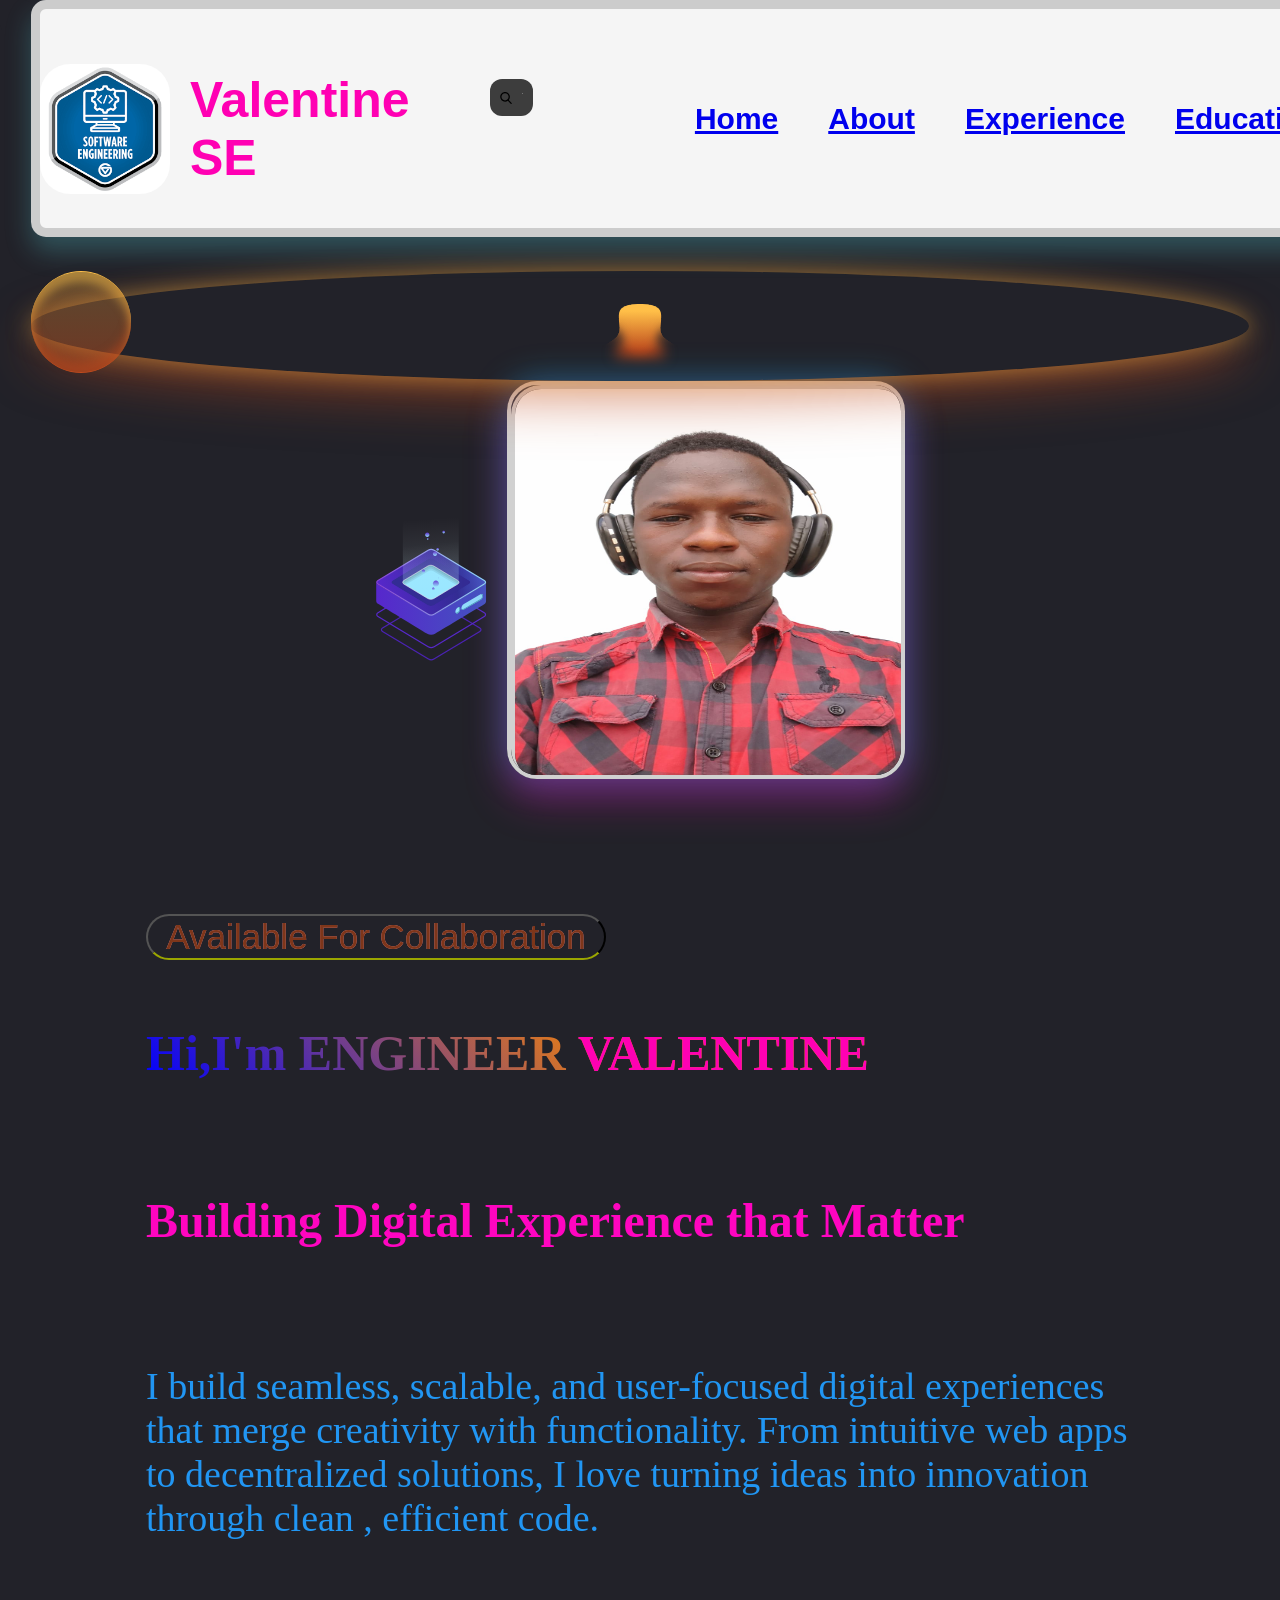
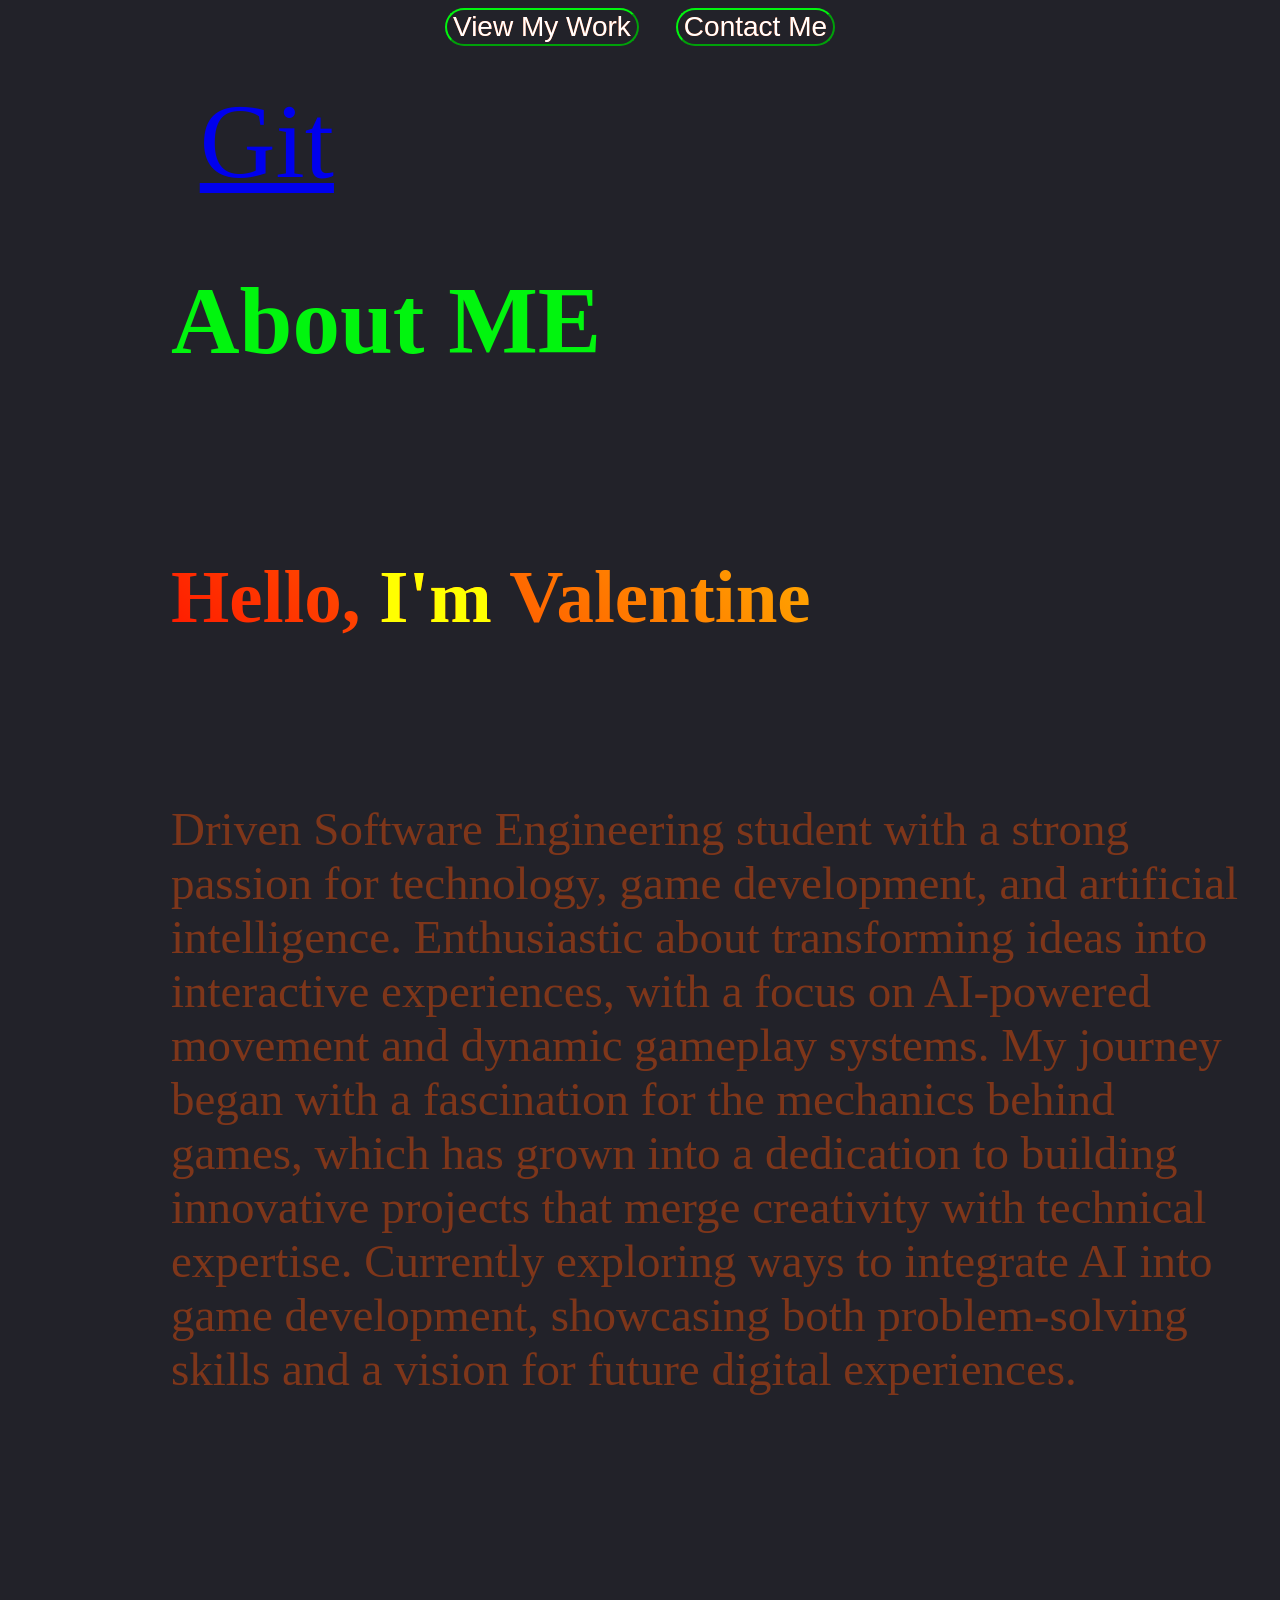
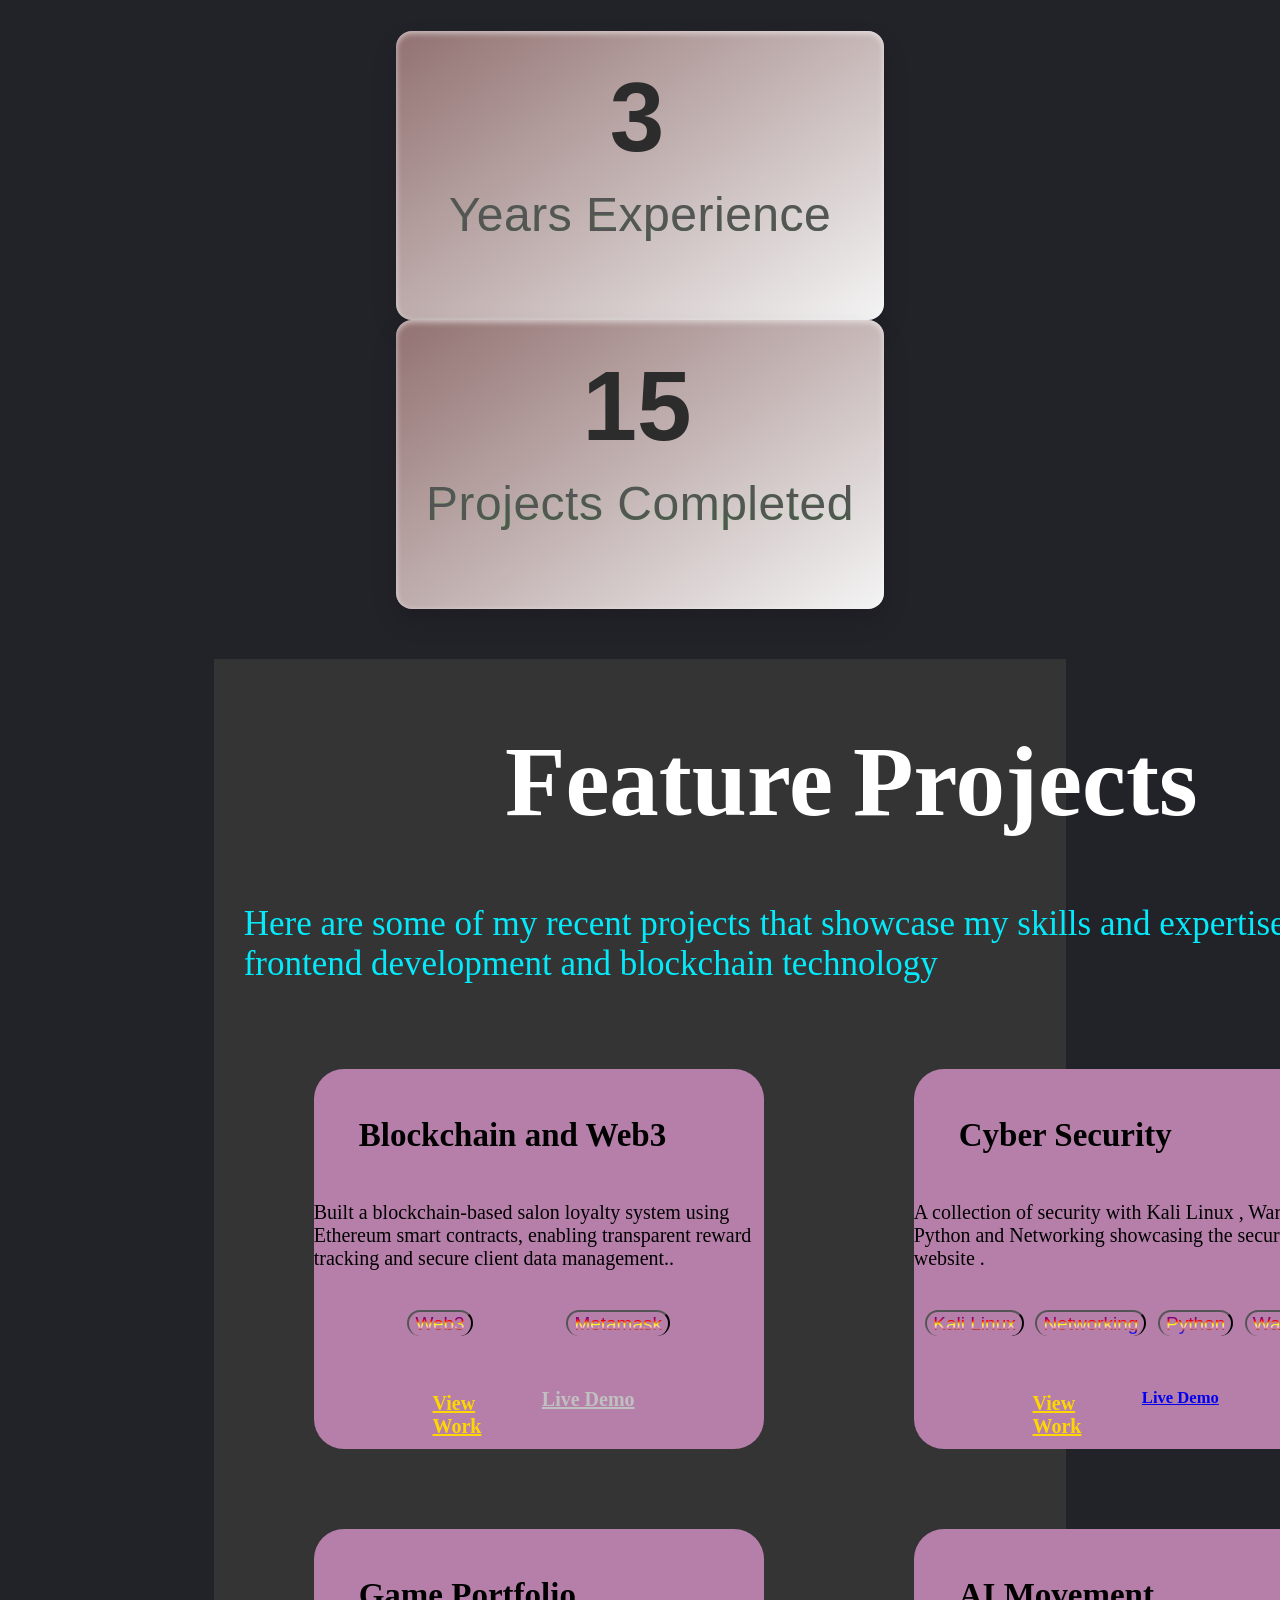
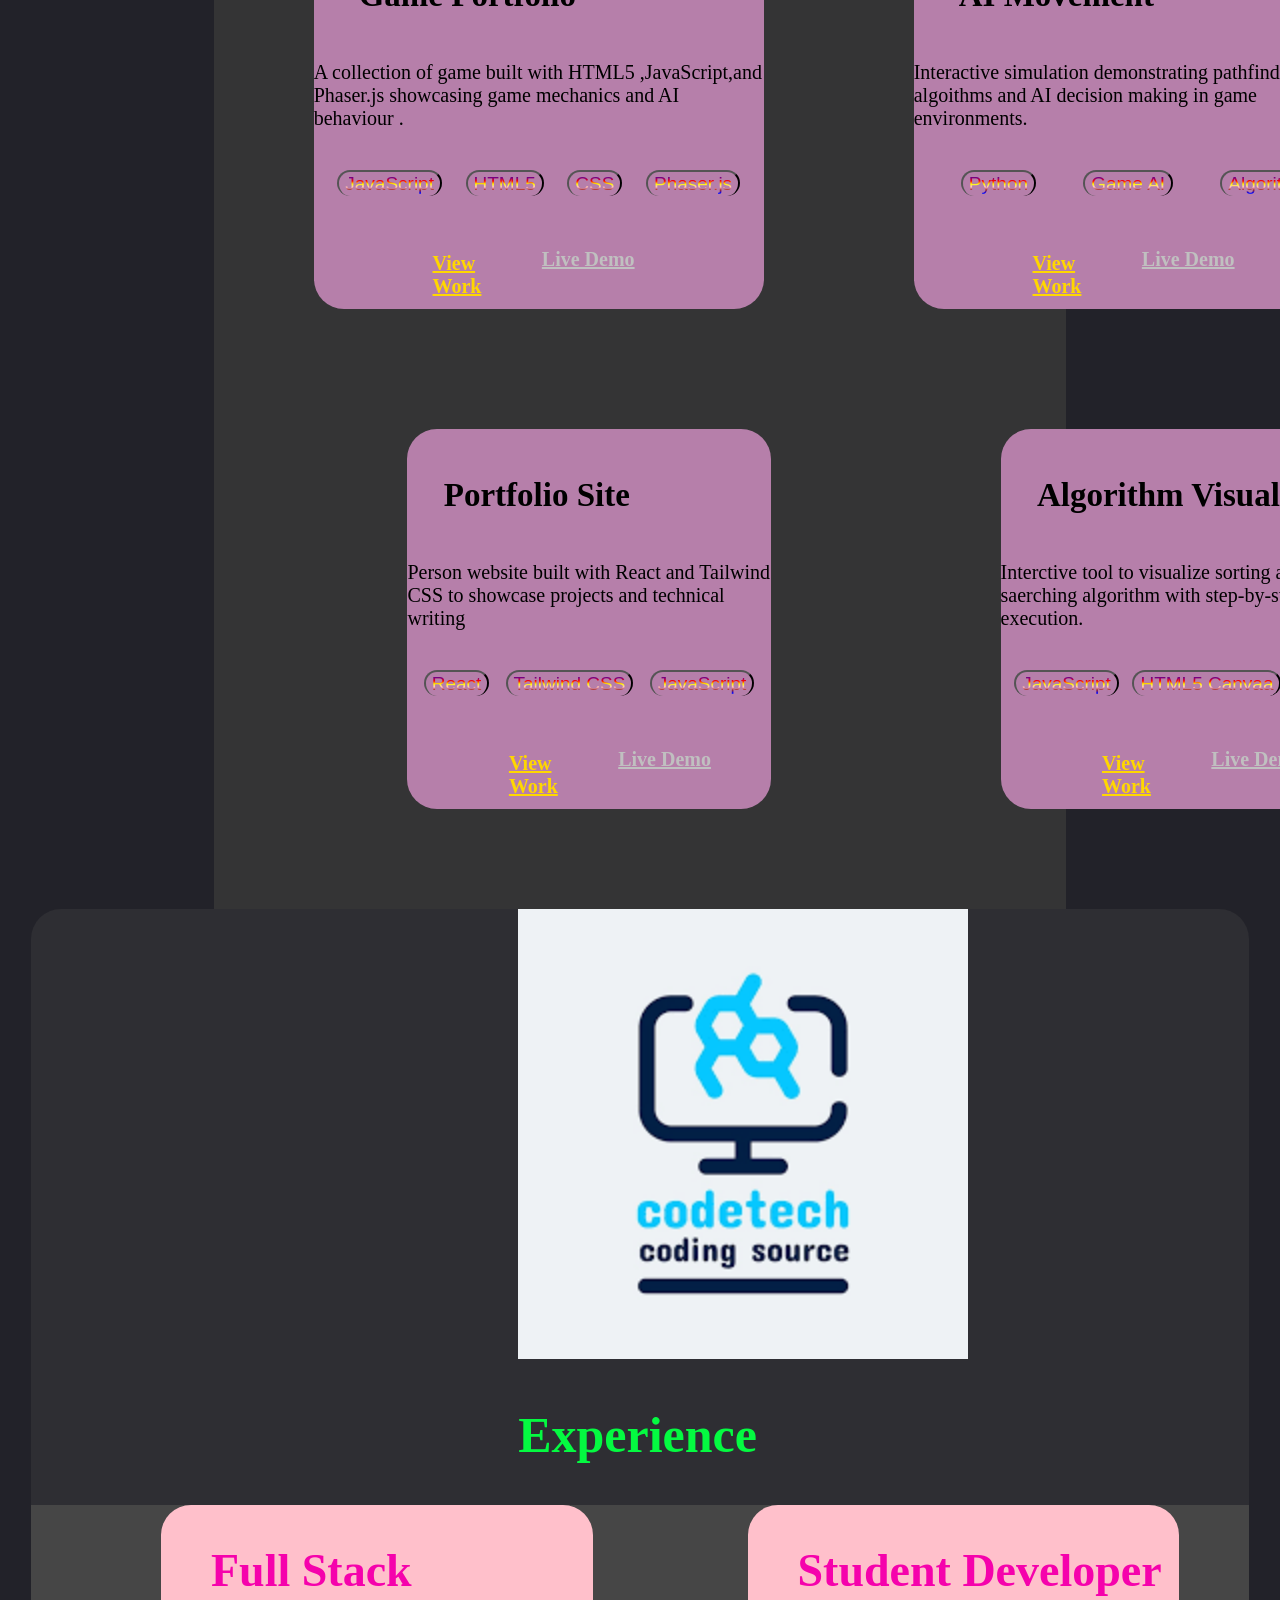
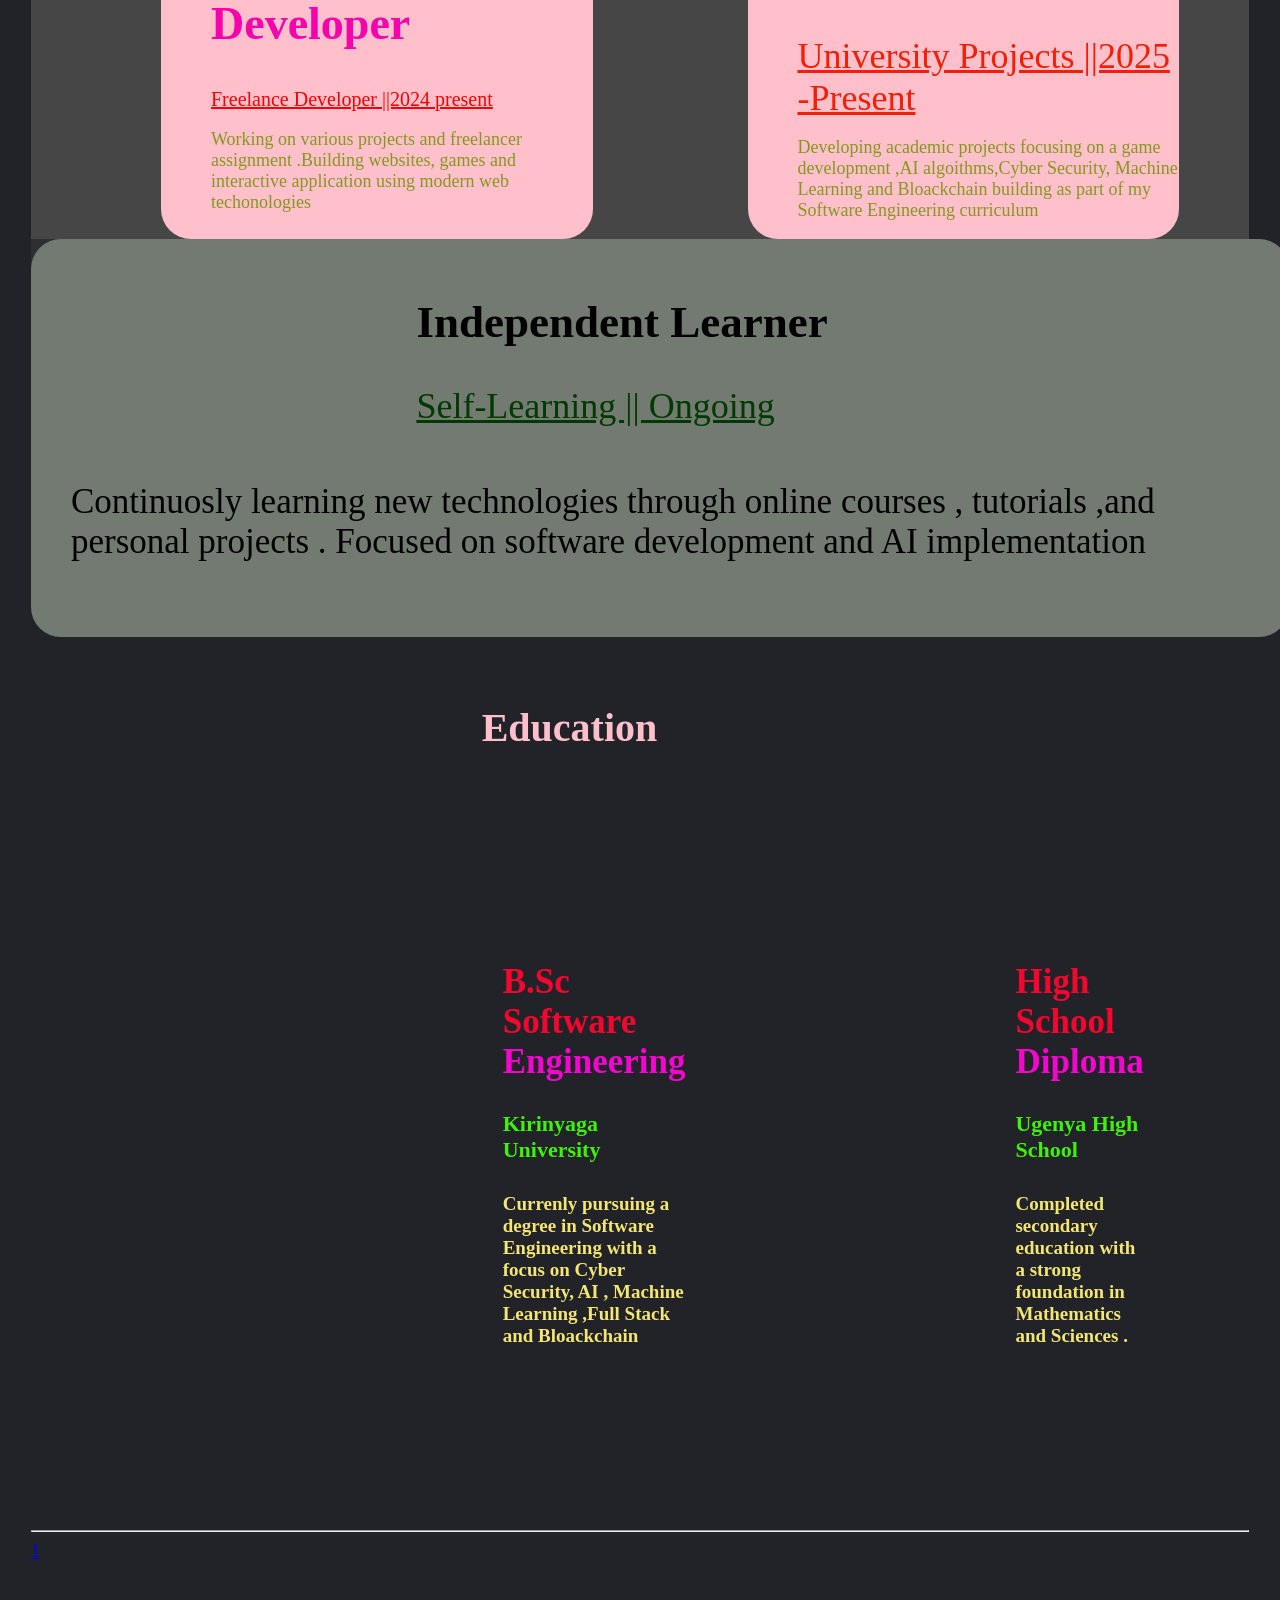
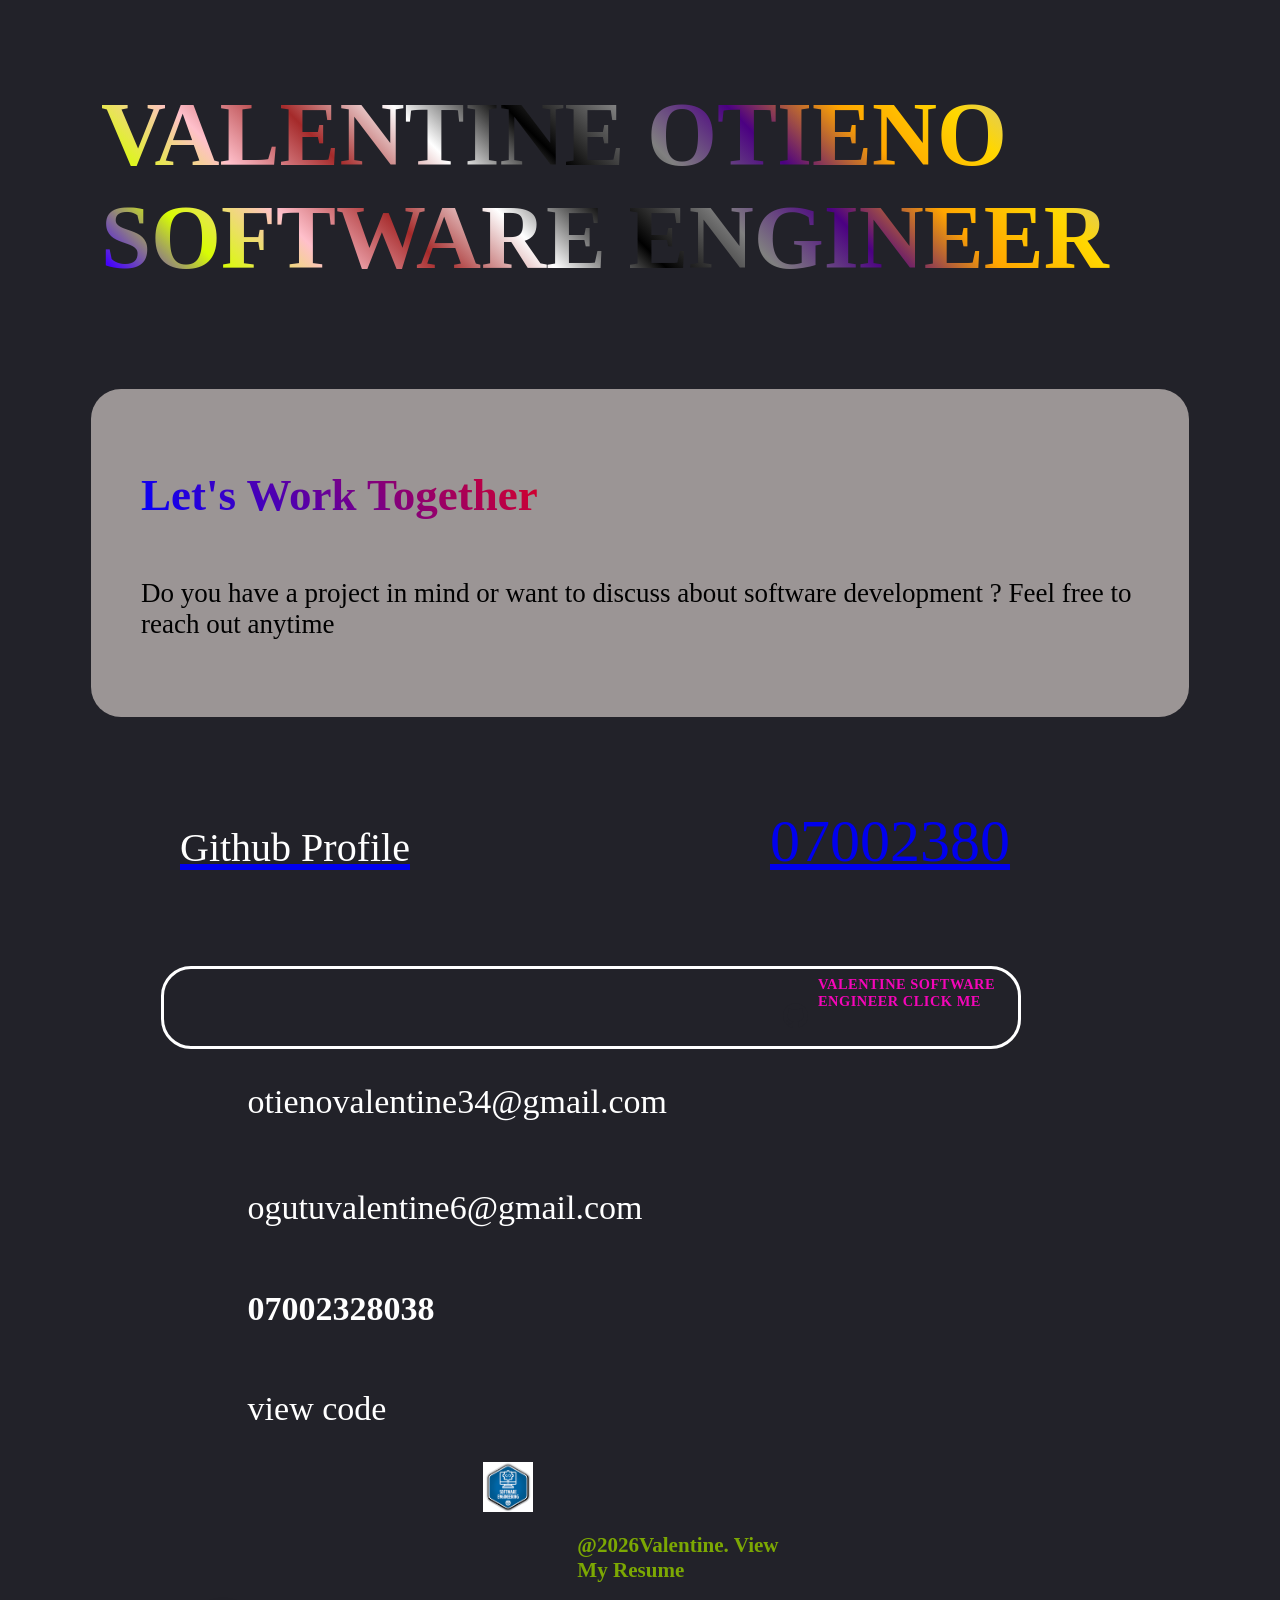
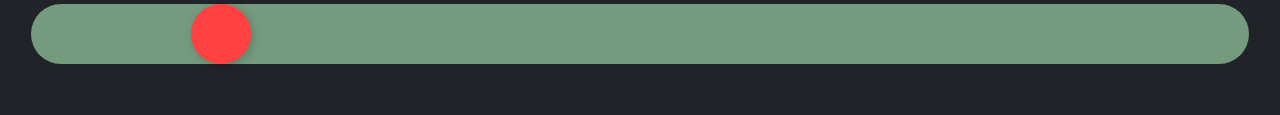
==== commit 7cc31d83: "Update index.html" ====
--- a/index.html
+++ b/index.html
@@ -31,7 +31,7 @@
        <a href="home.html">Home</a>
        <a href="About.html">About</a>
        <a href="Experience.html">Experience</a>
-      <a href="Contact.htmhtml">Education</a>
+      <a href="Contact.html">Education</a>
     </nav>
     </div>
 <!--     <div class="solid">
@@ -763,4 +763,4 @@
     </div>
 </footer>
 </body>
-</html>+</html>
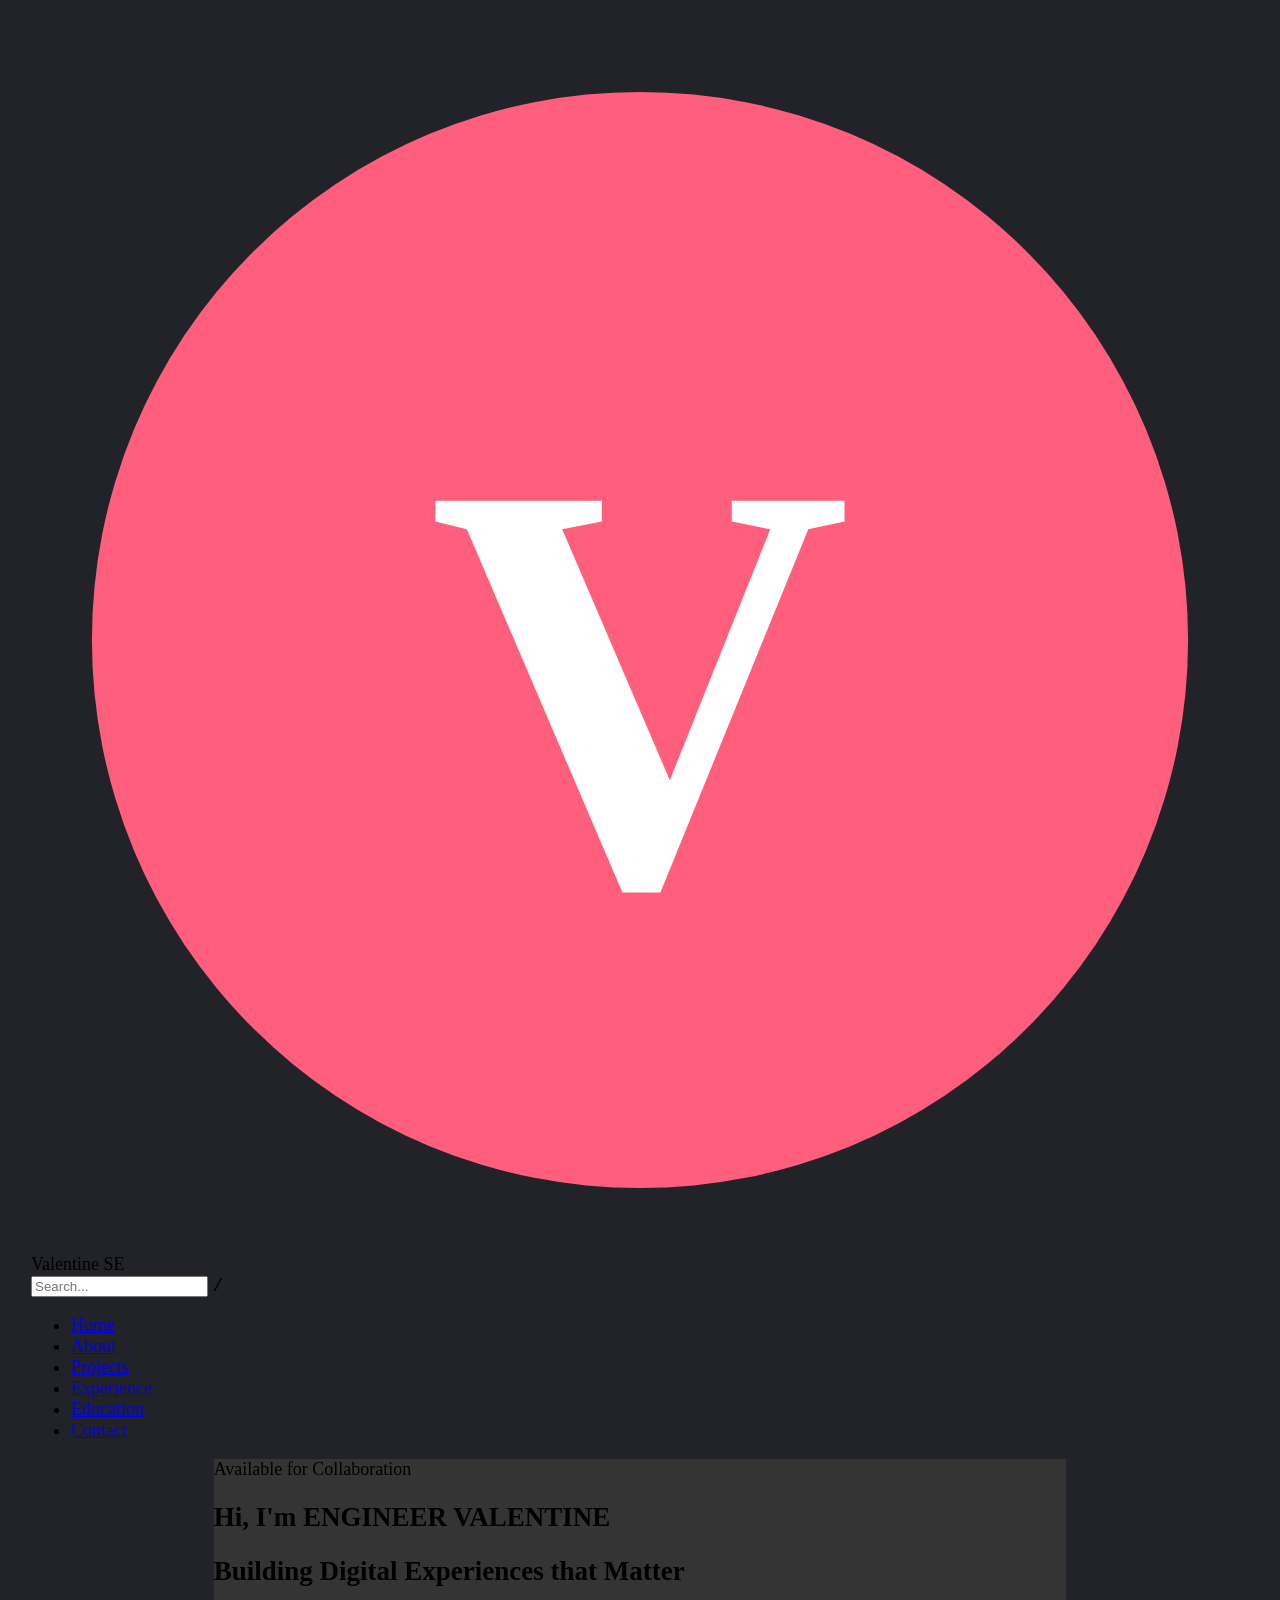
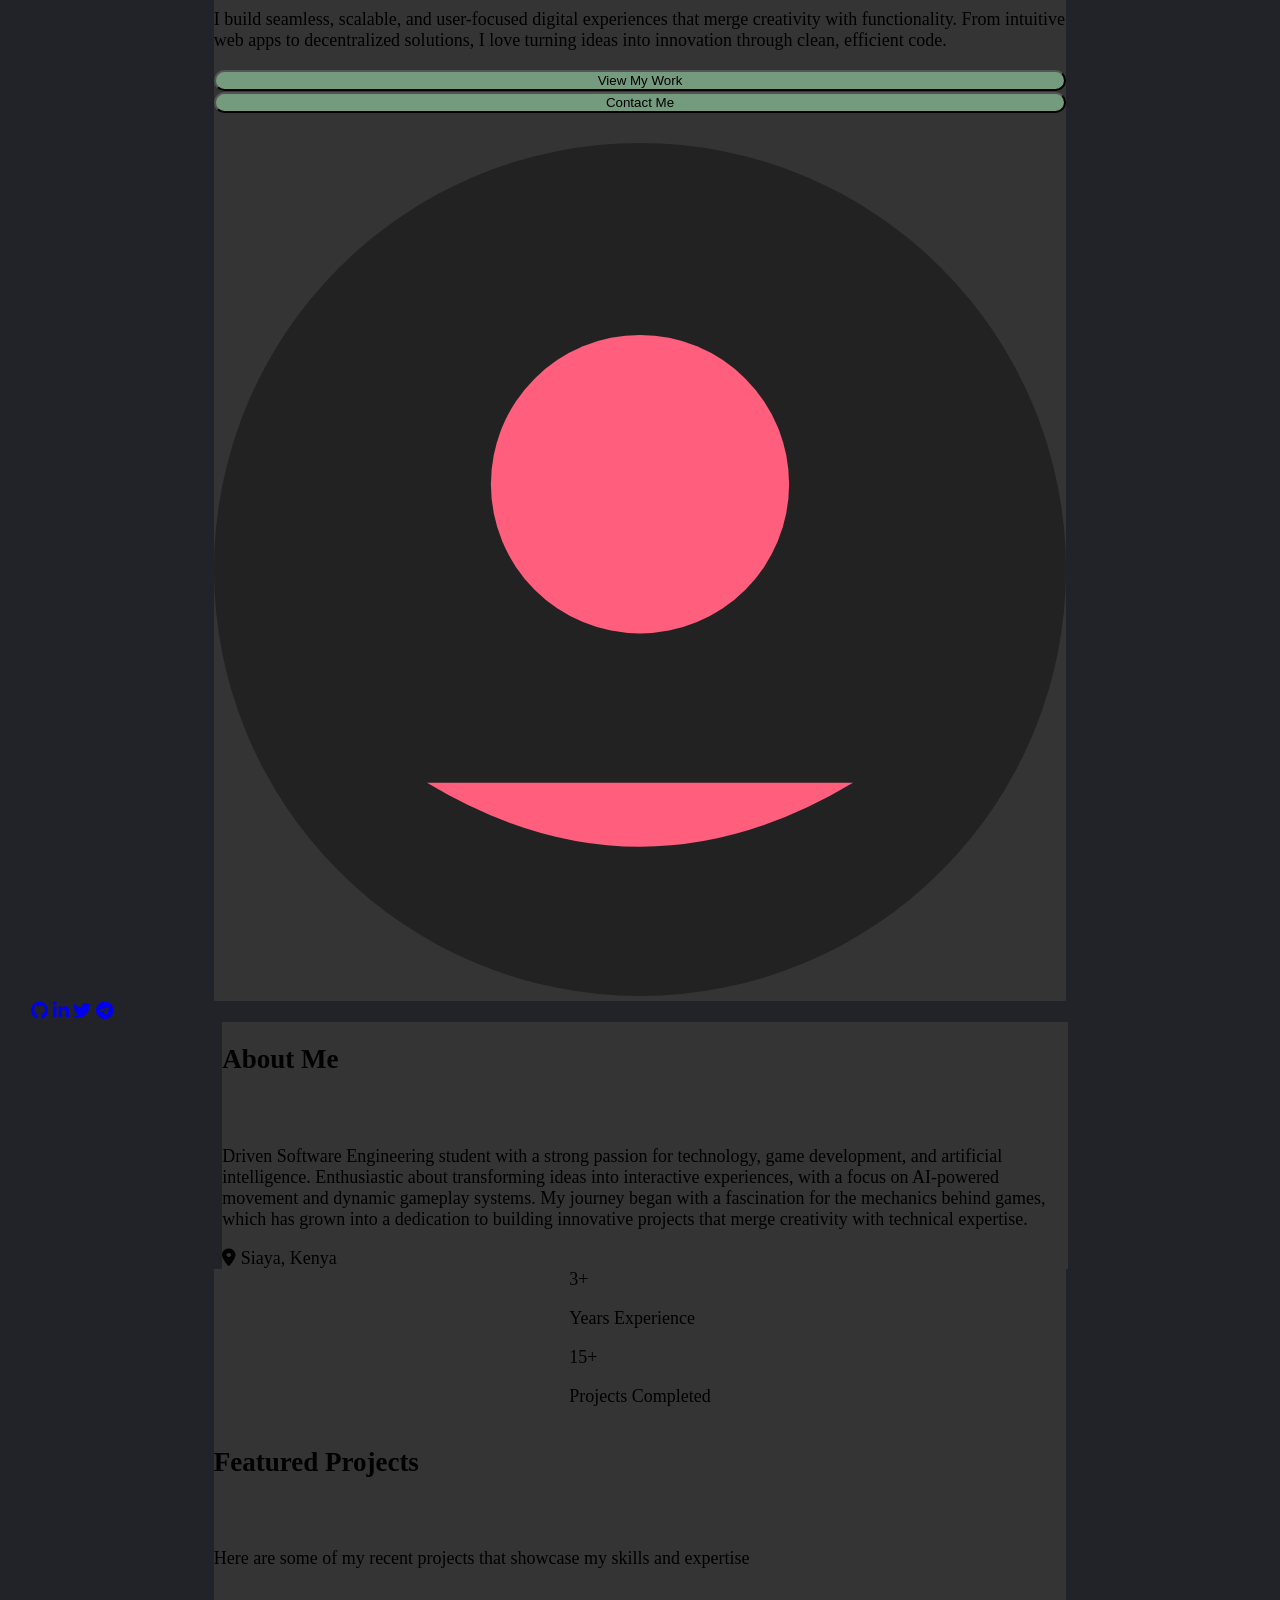
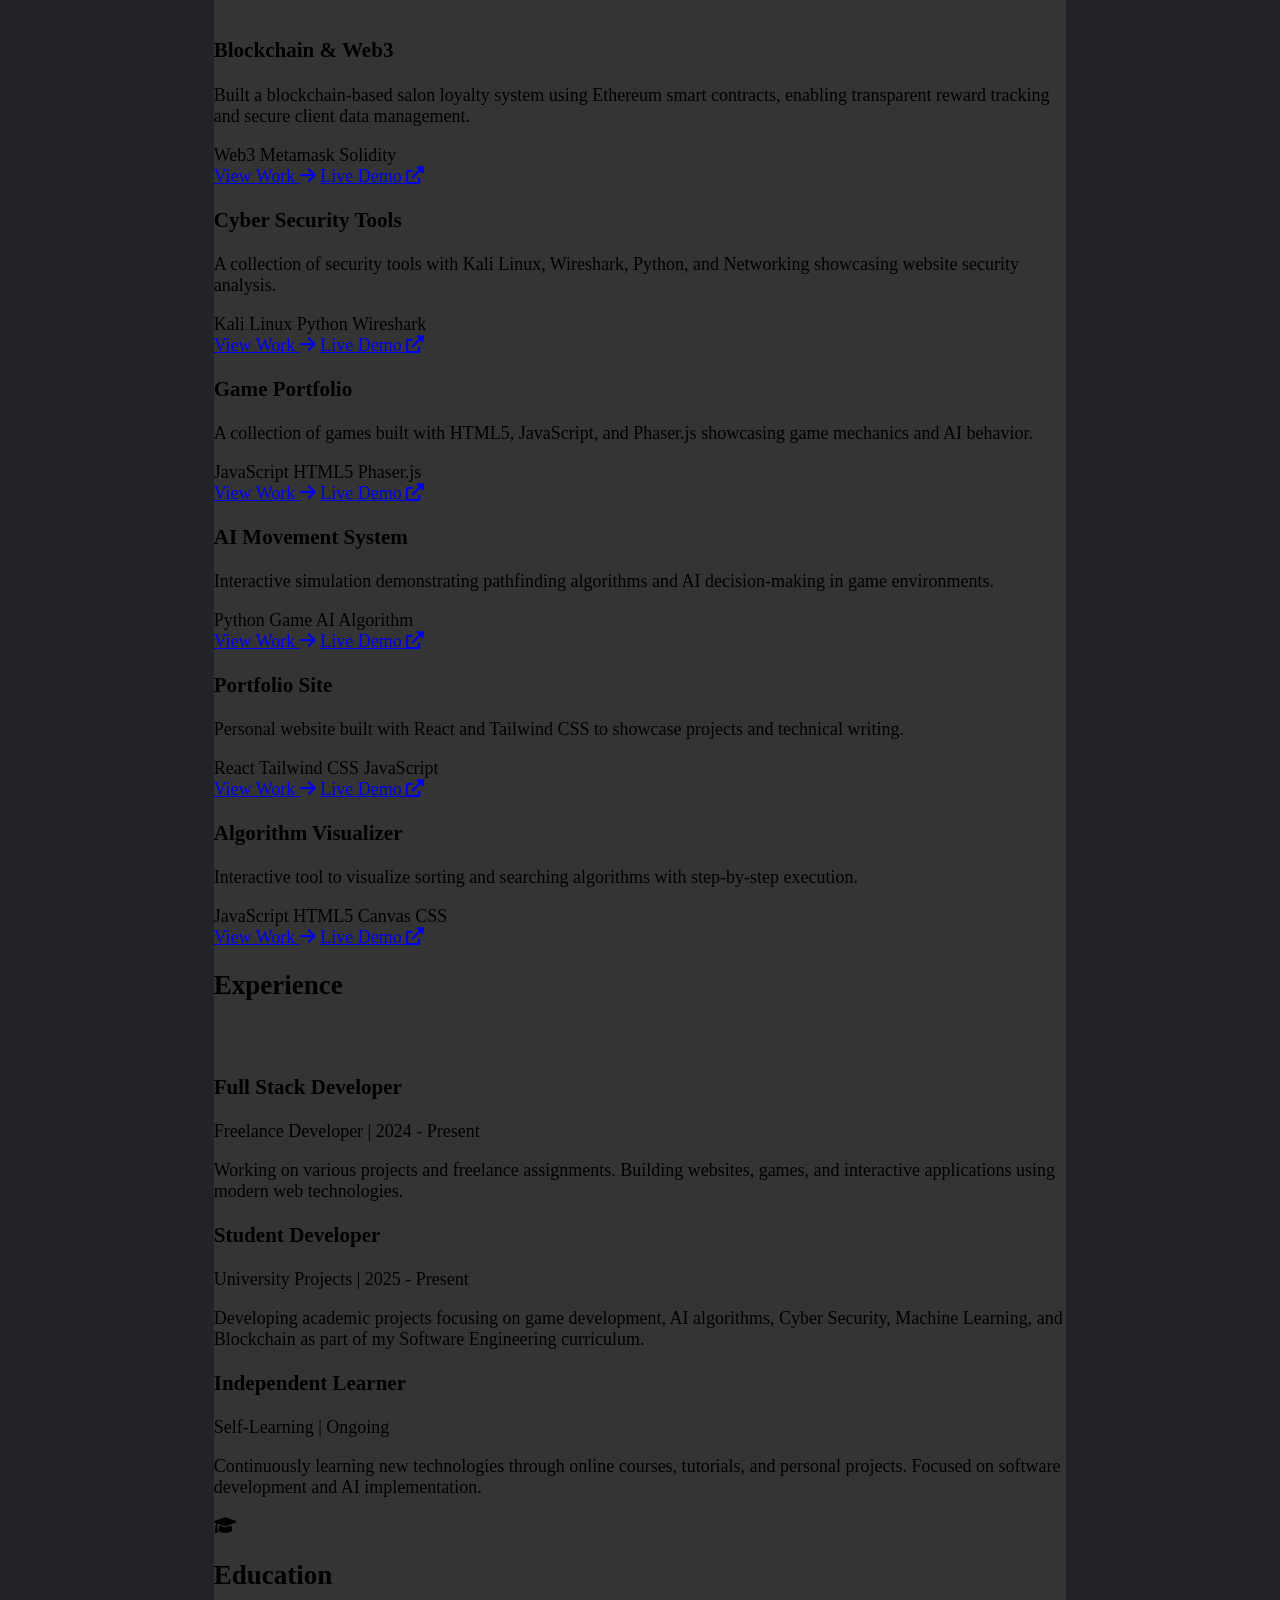
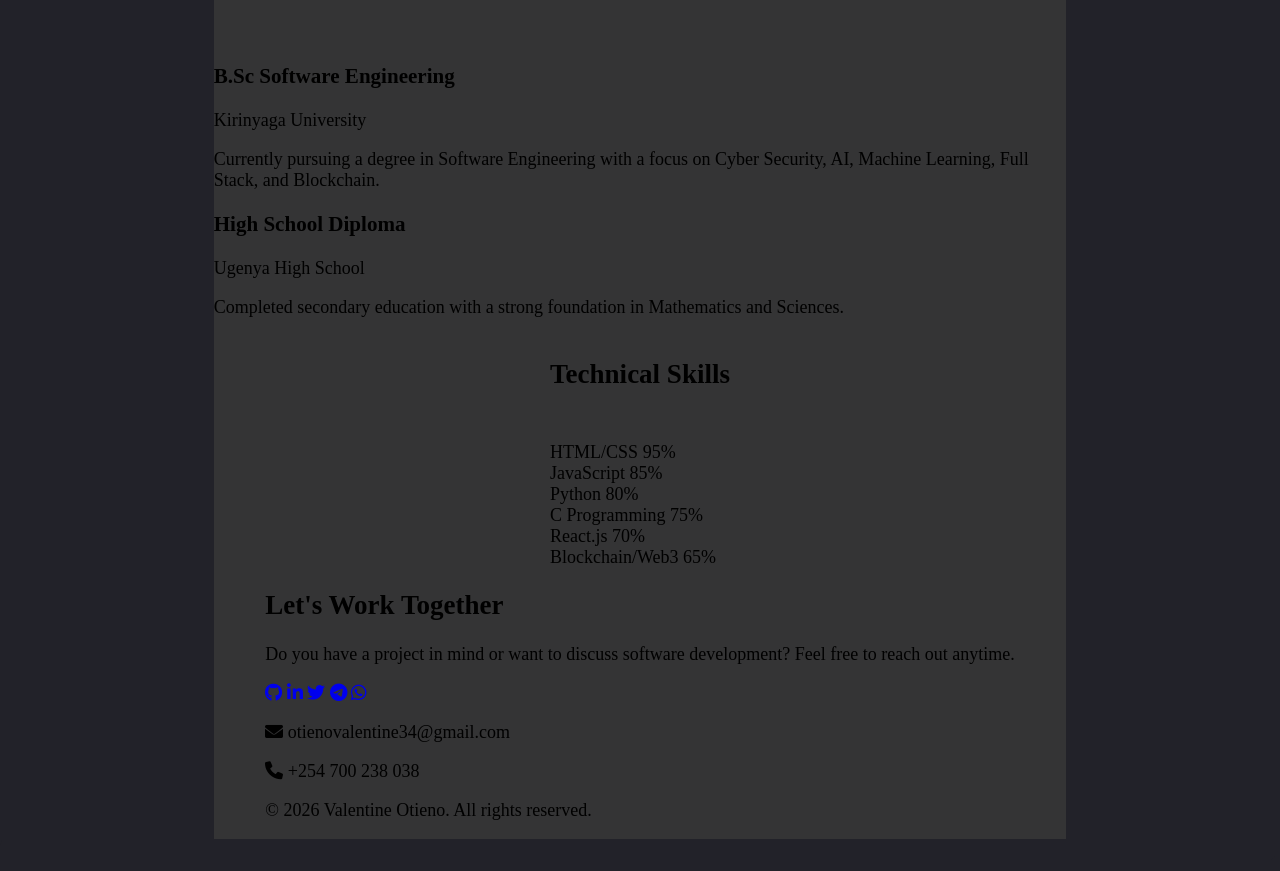
==== commit 07a89016: "Update index.html" ====
--- a/index.html
+++ b/index.html
@@ -3,764 +3,309 @@
 <head>
     <meta charset="UTF-8">
     <meta name="viewport" content="width=device-width, initial-scale=1.0">
-    <title> Valentine Fruit Farm </title>
+    <title>Valentine Ogutu | Software Engineer</title>
     <link rel="stylesheet" href="style.css">
-    <link rel="stylesheet" href="https://cdnjs.cloudflare.com/ajax/libs/font-awesome/7.0.1/css/all.min.css" integrity="sha512-2SwdPD6INVrV/lHTZbO2nodKhrnDdJK9/kg2XD1r9uGqPo1cUbujc+IYdlYdEErWNu69gVcYgdxlmVmzTWnetw==" crossorigin="anonymous" referrerpolicy="no-referrer">
+    <link rel="stylesheet" href="https://cdnjs.cloudflare.com/ajax/libs/font-awesome/6.0.0-beta3/css/all.min.css">
+    <link href="https://fonts.googleapis.com/css2?family=Inter:wght@300;400;500;600;700;800&display=swap" rel="stylesheet">
 </head>
 <body>
-<header>
-    <div class="main1">
-        <div class="image">
-    <img src="fruits.png/download.png" alt="" class="main3">
-    <h2 class="vale">Valentine SE</h2>
-    </div>
-    <!-- From Uiverse.io by Galahhad -->
-     <div class="search-labeli">
-<label class="search-label">
-    <input type="text" name="text" class="input"  placeholder="Type here...">
-    <kbd class="slash-icon">/</kbd>
-    <svg class="search-icon" xmlns="http://www.w3.org/2000/svg" version="1.1" xmlns:xlink="http://www.w3.org/1999/xlink" width="512" height="512" x="0" y="0" viewBox="0 0 56.966 56.966"  xml:space="preserve">
-      <g>
-        <path d="M55.146 51.887 41.588 37.786A22.926 22.926 0 0 0 46.984 23c0-12.682-10.318-23-23-23s-23 10.318-23 23 10.318 23 23 23c4.761 0 9.298-1.436 13.177-4.162l13.661 14.208c.571.593 1.339.92 2.162.92.779 0 1.518-.297 2.079-.837a3.004 3.004 0 0 0 .083-4.242zM23.984 6c9.374 0 17 7.626 17 17s-7.626 17-17 17-17-7.626-17-17 7.626-17 17-17z" fill="curl">Contact</a>
-        <a href="Education.rentColor" data-original="#000000" class=""></path>
-      </g>
-    </svg>
-  </label>
-  </div>
-    <nav class="main">
-       <a href="home.html">Home</a>
-       <a href="About.html">About</a>
-       <a href="Experience.html">Experience</a>
-      <a href="Contact.html">Education</a>
-    </nav>
-    </div>
-<!--     <div class="solid">
-        <i class="fa-solid fa-bars"></i>
-        <a href="home.html">Home</a>
-       <a href="About.html">About</a>
-       <a href="Experience.html">Experience</a>
-      <a href="About.html">About</a>
-        <a href="Education.html">Education</a>
-        </div> -->
-</header>
-<main>
-
-<div class="loader">
-  <svg width="100" height="100" viewBox="0 0 100 100">
-    <defs>
-      <mask id="clipping">
-        <polygon points="0,0 100,0 100,100 0,100" fill="black"></polygon>
-        <polygon points="25,25 75,25 50,75" fill="white"></polygon>
-        <polygon points="50,25 75,75 25,75" fill="white"></polygon>
-        <polygon points="35,35 65,35 50,65" fill="white"></polygon>
-        <polygon points="35,35 65,35 50,65" fill="white"></polygon>
-        <polygon points="35,35 65,35 50,65" fill="white"></polygon>
-        <polygon points="35,35 65,35 50,65" fill="white"></polygon>
-      </mask>
-    </defs>
-  </svg>
-  <div class="box"></div>
-</div>
-
-<div class="image3">
-
-</div>
-<!-- From Uiverse.io by Juanes200122 -->
- <div class="coon">
-<svg
-  id="svg-global"
-  xmlns="http://www.w3.org/2000/svg"
-  fill="none"
-  viewBox="0 0 94 136"
-  height="136"
-  width="94"
->
-  <path
-    stroke="#4B22B5"
-    d="M87.3629 108.433L49.1073 85.3765C47.846 84.6163 45.8009 84.6163 44.5395 85.3765L6.28392 108.433C5.02255 109.194 5.02255 110.426 6.28392 111.187L44.5395 134.243C45.8009 135.004 47.846 135.004 49.1073 134.243L87.3629 111.187C88.6243 110.426 88.6243 109.194 87.3629 108.433Z"
-    id="line-v1"
-  ></path>
-  <path
-    stroke="#5728CC"
-    d="M91.0928 95.699L49.2899 70.5042C47.9116 69.6734 45.6769 69.6734 44.2986 70.5042L2.49568 95.699C1.11735 96.5298 1.11735 97.8767 2.49568 98.7074L44.2986 123.902C45.6769 124.733 47.9116 124.733 49.2899 123.902L91.0928 98.7074C92.4712 97.8767 92.4712 96.5298 91.0928 95.699Z"
-    id="line-v2"
-  ></path>
-  <g id="node-server">
-    <path
-      fill="url(#paint0_linear_204_217)"
-      d="M2.48637 72.0059L43.8699 96.9428C45.742 98.0709 48.281 97.8084 50.9284 96.2133L91.4607 71.7833C92.1444 71.2621 92.4197 70.9139 92.5421 70.1257V86.1368C92.5421 86.9686 92.0025 87.9681 91.3123 88.3825C84.502 92.4724 51.6503 112.204 50.0363 113.215C48.2352 114.343 45.3534 114.343 43.5523 113.215C41.9261 112.197 8.55699 91.8662 2.08967 87.926C1.39197 87.5011 1.00946 86.5986 1.00946 85.4058V70.1257C1.11219 70.9289 1.49685 71.3298 2.48637 72.0059Z"
-    ></path>
-    <path
-      stroke="url(#paint2_linear_204_217)"
-      fill="url(#paint1_linear_204_217)"
-      d="M91.0928 68.7324L49.2899 43.5375C47.9116 42.7068 45.6769 42.7068 44.2986 43.5375L2.49568 68.7324C1.11735 69.5631 1.11735 70.91 2.49568 71.7407L44.2986 96.9356C45.6769 97.7663 47.9116 97.7663 49.2899 96.9356L91.0928 71.7407C92.4712 70.91 92.4712 69.5631 91.0928 68.7324Z"
-    ></path>
-    <mask
-      height="41"
-      width="67"
-      y="50"
-      x="13"
-      maskUnits="userSpaceOnUse"
-      style="mask-type:luminance"
-      id="mask0_204_217"
-    >
-      <path
-        fill="white"
-        d="M78.3486 68.7324L49.0242 51.0584C47.6459 50.2276 45.4111 50.2276 44.0328 51.0584L14.7084 68.7324C13.3301 69.5631 13.3301 70.91 14.7084 71.7407L44.0328 89.4148C45.4111 90.2455 47.6459 90.2455 49.0242 89.4148L78.3486 71.7407C79.7269 70.91 79.727 69.5631 78.3486 68.7324Z"
-      ></path>
-    </mask>
-    <g mask="url(#mask0_204_217)">
-      <path
-        fill="#332C94"
-        d="M78.3486 68.7324L49.0242 51.0584C47.6459 50.2276 45.4111 50.2276 44.0328 51.0584L14.7084 68.7324C13.3301 69.5631 13.3301 70.91 14.7084 71.7407L44.0328 89.4148C45.4111 90.2455 47.6459 90.2455 49.0242 89.4148L78.3486 71.7407C79.7269 70.91 79.727 69.5631 78.3486 68.7324Z"
-      ></path>
-      <mask
-        height="29"
-        width="48"
-        y="56"
-        x="23"
-        maskUnits="userSpaceOnUse"
-        style="mask-type:luminance"
-        id="mask1_204_217"
-      >
-        <path
-          fill="white"
-          d="M68.9898 68.7324L49.0242 56.699C47.6459 55.8683 45.4111 55.8683 44.0328 56.699L24.0673 68.7324C22.6889 69.5631 22.6889 70.91 24.0673 71.7407L44.0328 83.7741C45.4111 84.6048 47.6459 84.6048 49.0242 83.7741L68.9898 71.7407C70.3681 70.91 70.3681 69.5631 68.9898 68.7324Z"
-        ></path>
-      </mask>
-      <g mask="url(#mask1_204_217)">
-        <path
-          fill="#5E5E5E"
-          d="M68.9898 68.7324L49.0242 56.699C47.6459 55.8683 45.4111 55.8683 44.0328 56.699L24.0673 68.7324C22.6889 69.5631 22.6889 70.91 24.0673 71.7407L44.0328 83.7741C45.4111 84.6048 47.6459 84.6048 49.0242 83.7741L68.9898 71.7407C70.3681 70.91 70.3681 69.5631 68.9898 68.7324Z"
-        ></path>
-        <path
-          fill="#71B1C6"
-          d="M70.1311 69.3884L48.42 56.303C47.3863 55.6799 45.7103 55.6799 44.6765 56.303L22.5275 69.6523C21.4938 70.2754 21.4938 71.2855 22.5275 71.9086L44.2386 84.994C45.2723 85.617 46.9484 85.617 47.9821 84.994L70.1311 71.6446C71.1648 71.0216 71.1648 70.0114 70.1311 69.3884Z"
-        ></path>
-        <path
-          fill="#80C0D4"
-          d="M70.131 70.8923L48.4199 57.8069C47.3862 57.1839 45.7101 57.1839 44.6764 57.8069L22.5274 71.1562C21.4937 71.7793 21.4937 72.7894 22.5274 73.4125L44.2385 86.4979C45.2722 87.1209 46.9482 87.1209 47.982 86.4979L70.131 73.1486C71.1647 72.5255 71.1647 71.5153 70.131 70.8923Z"
-        ></path>
-        <path
-          fill="#89D3EB"
-          d="M69.751 72.1675L48.4199 59.3111C47.3862 58.6881 45.7101 58.6881 44.6764 59.3111L23.2004 72.2548C22.1667 72.8779 22.1667 73.888 23.2004 74.5111L44.5315 87.3674C45.5653 87.9905 47.2413 87.9905 48.2751 87.3674L69.751 74.4238C70.7847 73.8007 70.7847 72.7905 69.751 72.1675Z"
-        ></path>
-        <path
-          fill="#97E6FF"
-          d="M68.5091 72.9231L48.4199 60.8153C47.3862 60.1922 45.7101 60.1922 44.6764 60.8153L24.8146 72.7861C23.7808 73.4091 23.7808 74.4193 24.8146 75.0424L44.9038 87.1502C45.9375 87.7733 47.6135 87.7733 48.6473 87.1502L68.5091 75.1794C69.5428 74.5563 69.5428 73.5462 68.5091 72.9231Z"
-        ></path>
-        <path
-          fill="#97E6FF"
-          d="M66.6747 73.3219L48.4199 62.3197C47.3862 61.6966 45.7101 61.6966 44.6764 62.3197L26.4412 73.3101C25.4075 73.9332 25.4075 74.9433 26.4412 75.5664L44.696 86.5686C45.7297 87.1917 47.4058 87.1917 48.4395 86.5686L66.6747 75.5782C67.7084 74.9551 67.7084 73.945 66.6747 73.3219Z"
-        ></path>
-      </g>
-      <path
-        stroke-width="0.5"
-        stroke="#F4F4F4"
-        d="M68.9898 68.7324L49.0242 56.699C47.6459 55.8683 45.4111 55.8683 44.0328 56.699L24.0673 68.7324C22.6889 69.5631 22.6889 70.91 24.0673 71.7407L44.0328 83.7741C45.4111 84.6048 47.6459 84.6048 49.0242 83.7741L68.9898 71.7407C70.3681 70.91 70.3681 69.5631 68.9898 68.7324Z"
-      ></path>
-    </g>
-  </g>
-  <g id="particles">
-    <path
-      fill="url(#paint3_linear_204_217)"
-      d="M43.5482 32.558C44.5429 32.558 45.3493 31.7162 45.3493 30.6778C45.3493 29.6394 44.5429 28.7976 43.5482 28.7976C42.5535 28.7976 41.7471 29.6394 41.7471 30.6778C41.7471 31.7162 42.5535 32.558 43.5482 32.558Z"
-      class="particle p1"
-    ></path>
-    <path
-      fill="url(#paint4_linear_204_217)"
-      d="M50.0323 48.3519C51.027 48.3519 51.8334 47.5101 51.8334 46.4717C51.8334 45.4333 51.027 44.5915 50.0323 44.5915C49.0375 44.5915 48.2311 45.4333 48.2311 46.4717C48.2311 47.5101 49.0375 48.3519 50.0323 48.3519Z"
-      class="particle p2"
-    ></path>
-    <path
-      fill="url(#paint5_linear_204_217)"
-      d="M40.3062 62.6416C41.102 62.6416 41.7471 61.9681 41.7471 61.1374C41.7471 60.3067 41.102 59.6332 40.3062 59.6332C39.5104 59.6332 38.8653 60.3067 38.8653 61.1374C38.8653 61.9681 39.5104 62.6416 40.3062 62.6416Z"
-      class="particle p3"
-    ></path>
-    <path
-      fill="url(#paint6_linear_204_217)"
-      d="M50.7527 73.9229C52.1453 73.9229 53.2743 72.7444 53.2743 71.2906C53.2743 69.8368 52.1453 68.6583 50.7527 68.6583C49.3601 68.6583 48.2311 69.8368 48.2311 71.2906C48.2311 72.7444 49.3601 73.9229 50.7527 73.9229Z"
-      class="particle p4"
-    ></path>
-    <path
-      fill="url(#paint7_linear_204_217)"
-      d="M48.5913 76.9312C49.1882 76.9312 49.672 76.4262 49.672 75.8031C49.672 75.1801 49.1882 74.675 48.5913 74.675C47.9945 74.675 47.5107 75.1801 47.5107 75.8031C47.5107 76.4262 47.9945 76.9312 48.5913 76.9312Z"
-      class="particle p5"
-    ></path>
-    <path
-      fill="url(#paint8_linear_204_217)"
-      d="M52.9153 67.1541C53.115 67.1541 53.2768 66.9858 53.2768 66.7781C53.2768 66.5704 53.115 66.402 52.9153 66.402C52.7156 66.402 52.5538 66.5704 52.5538 66.7781C52.5538 66.9858 52.7156 67.1541 52.9153 67.1541Z"
-      class="particle p6"
-    ></path>
-    <path
-      fill="url(#paint9_linear_204_217)"
-      d="M52.1936 43.8394C52.7904 43.8394 53.2743 43.3344 53.2743 42.7113C53.2743 42.0883 52.7904 41.5832 52.1936 41.5832C51.5967 41.5832 51.1129 42.0883 51.1129 42.7113C51.1129 43.3344 51.5967 43.8394 52.1936 43.8394Z"
-      class="particle p7"
-    ></path>
-    <path
-      fill="url(#paint10_linear_204_217)"
-      d="M57.2367 29.5497C57.8335 29.5497 58.3173 29.0446 58.3173 28.4216C58.3173 27.7985 57.8335 27.2935 57.2367 27.2935C56.6398 27.2935 56.156 27.7985 56.156 28.4216C56.156 29.0446 56.6398 29.5497 57.2367 29.5497Z"
-      class="particle p8"
-    ></path>
-    <path
-      fill="url(#paint11_linear_204_217)"
-      d="M43.9084 34.8144C44.3063 34.8144 44.6289 34.4777 44.6289 34.0623C44.6289 33.647 44.3063 33.3102 43.9084 33.3102C43.5105 33.3102 43.188 33.647 43.188 34.0623C43.188 34.4777 43.5105 34.8144 43.9084 34.8144Z"
-      class="particle p9"
-    ></path>
-  </g>
-  <g id="reflectores">
-    <path
-      fill-opacity="0.2"
-      fill="url(#paint12_linear_204_217)"
-      d="M49.2037 57.0009L68.7638 68.7786C69.6763 69.3089 69.7967 69.9684 69.794 70.1625V13.7383C69.7649 13.5587 69.6807 13.4657 69.4338 13.3096L48.4832 0.601307C46.9202 -0.192595 46.0788 -0.208238 44.6446 0.601307L23.6855 13.2118C23.1956 13.5876 23.1966 13.7637 23.1956 14.4904L23.246 70.1625C23.2948 69.4916 23.7327 69.0697 25.1768 68.2447L43.9084 57.0008C44.8268 56.4344 45.3776 56.2639 46.43 56.2487C47.5299 56.2257 48.1356 56.4222 49.2037 57.0009Z"
-    ></path>
-    <path
-      fill-opacity="0.2"
-      fill="url(#paint13_linear_204_217)"
-      d="M48.8867 27.6696C49.9674 26.9175 68.6774 14.9197 68.6774 14.9197C69.3063 14.5327 69.7089 14.375 69.7796 13.756V70.1979C69.7775 70.8816 69.505 71.208 68.7422 71.7322L48.9299 83.6603C48.2003 84.1258 47.6732 84.2687 46.5103 84.2995C45.3295 84.2679 44.8074 84.1213 44.0907 83.6603L24.4348 71.8149C23.5828 71.3313 23.2369 71.0094 23.2316 70.1979L23.1884 13.9816C23.1798 14.8398 23.4982 15.3037 24.7518 16.0874C24.7518 16.0874 42.7629 26.9175 44.2038 27.6696C45.6447 28.4217 46.0049 28.4217 46.5452 28.4217C47.0856 28.4217 47.806 28.4217 48.8867 27.6696Z"
-    ></path>
-  </g>
-  <g id="panel-rigth">
-    <mask fill="white" id="path-26-inside-1_204_217">
-      <path
-        d="M72 91.8323C72 90.5121 72.9268 88.9068 74.0702 88.2467L87.9298 80.2448C89.0731 79.5847 90 80.1198 90 81.44V81.44C90 82.7602 89.0732 84.3656 87.9298 85.0257L74.0702 93.0275C72.9268 93.6876 72 93.1525 72 91.8323V91.8323Z"
-      ></path>
-    </mask>
-    <path
-      fill="#91DDFB"
-      d="M72 91.8323C72 90.5121 72.9268 88.9068 74.0702 88.2467L87.9298 80.2448C89.0731 79.5847 90 80.1198 90 81.44V81.44C90 82.7602 89.0732 84.3656 87.9298 85.0257L74.0702 93.0275C72.9268 93.6876 72 93.1525 72 91.8323V91.8323Z"
-    ></path>
-    <path
-      mask="url(#path-26-inside-1_204_217)"
-      fill="#489CB7"
-      d="M72 89.4419L90 79.0496L72 89.4419ZM90.6928 81.44C90.6928 82.9811 89.6109 84.8551 88.2762 85.6257L74.763 93.4275C73.237 94.3085 72 93.5943 72 91.8323V91.8323C72 92.7107 72.9268 92.8876 74.0702 92.2275L87.9298 84.2257C88.6905 83.7865 89.3072 82.7184 89.3072 81.84L90.6928 81.44ZM72 94.2227V89.4419V94.2227ZM88.2762 80.0448C89.6109 79.2742 90.6928 79.8989 90.6928 81.44V81.44C90.6928 82.9811 89.6109 84.8551 88.2762 85.6257L87.9298 84.2257C88.6905 83.7865 89.3072 82.7184 89.3072 81.84V81.84C89.3072 80.5198 88.6905 79.8056 87.9298 80.2448L88.2762 80.0448Z"
-    ></path>
-    <mask fill="white" id="path-28-inside-2_204_217">
-      <path
-        d="M67 94.6603C67 93.3848 67.8954 91.8339 69 91.1962V91.1962C70.1046 90.5584 71 91.0754 71 92.3509V92.5129C71 93.7884 70.1046 95.3393 69 95.977V95.977C67.8954 96.6147 67 96.0978 67 94.8223V94.6603Z"
-      ></path>
-    </mask>
-    <path
-      fill="#91DDFB"
-      d="M67 94.6603C67 93.3848 67.8954 91.8339 69 91.1962V91.1962C70.1046 90.5584 71 91.0754 71 92.3509V92.5129C71 93.7884 70.1046 95.3393 69 95.977V95.977C67.8954 96.6147 67 96.0978 67 94.8223V94.6603Z"
-    ></path>
-    <path
-      mask="url(#path-28-inside-2_204_217)"
-      fill="#489CB7"
-      d="M67 92.3509L71 90.0415L67 92.3509ZM71.6928 92.5129C71.6928 94.0093 70.6423 95.8288 69.3464 96.577L69.3464 96.577C68.0505 97.3252 67 96.7187 67 95.2223V94.8223C67 95.6559 67.8954 95.8147 69 95.177L69 95.177C69.7219 94.7602 70.3072 93.7465 70.3072 92.9129L71.6928 92.5129ZM67 97.1317V92.3509V97.1317ZM69.2762 91.0367C70.6109 90.2661 71.6928 90.8908 71.6928 92.4319V92.5129C71.6928 94.0093 70.6423 95.8288 69.3464 96.577L69 95.177C69.7219 94.7602 70.3072 93.7465 70.3072 92.9129V92.7509C70.3072 91.4754 69.7219 90.7794 69 91.1962L69.2762 91.0367Z"
-    ></path>
-  </g>
-  <defs>
-    <linearGradient
-      gradientUnits="userSpaceOnUse"
-      y2="92.0933"
-      x2="92.5421"
-      y1="92.0933"
-      x1="1.00946"
-      id="paint0_linear_204_217"
-    >
-      <stop stop-color="#5727CC"></stop>
-      <stop stop-color="#4354BF" offset="1"></stop>
-    </linearGradient>
-    <linearGradient
-      gradientUnits="userSpaceOnUse"
-      y2="91.1638"
-      x2="6.72169"
-      y1="70"
-      x1="92.5"
-      id="paint1_linear_204_217"
-    >
-      <stop stop-color="#4559C4"></stop>
-      <stop stop-color="#332C94" offset="0.29"></stop>
-      <stop stop-color="#5727CB" offset="1"></stop>
-    </linearGradient>
-    <linearGradient
-      gradientUnits="userSpaceOnUse"
-      y2="85.0762"
-      x2="3.55544"
-      y1="70"
-      x1="92.5"
-      id="paint2_linear_204_217"
-    >
-      <stop stop-color="#91DDFB"></stop>
-      <stop stop-color="#8841D5" offset="1"></stop>
-    </linearGradient>
-    <linearGradient
-      gradientUnits="userSpaceOnUse"
-      y2="32.558"
-      x2="43.5482"
-      y1="28.7976"
-      x1="43.5482"
-      id="paint3_linear_204_217"
-    >
-      <stop stop-color="#5927CE"></stop>
-      <stop stop-color="#91DDFB" offset="1"></stop>
-    </linearGradient>
-    <linearGradient
-      gradientUnits="userSpaceOnUse"
-      y2="48.3519"
-      x2="50.0323"
-      y1="44.5915"
-      x1="50.0323"
-      id="paint4_linear_204_217"
-    >
-      <stop stop-color="#5927CE"></stop>
-      <stop stop-color="#91DDFB" offset="1"></stop>
-    </linearGradient>
-    <linearGradient
-      gradientUnits="userSpaceOnUse"
-      y2="62.6416"
-      x2="40.3062"
-      y1="59.6332"
-      x1="40.3062"
-      id="paint5_linear_204_217"
-    >
-      <stop stop-color="#5927CE"></stop>
-      <stop stop-color="#91DDFB" offset="1"></stop>
-    </linearGradient>
-    <linearGradient
-      gradientUnits="userSpaceOnUse"
-      y2="73.9229"
-      x2="50.7527"
-      y1="68.6583"
-      x1="50.7527"
-      id="paint6_linear_204_217"
-    >
-      <stop stop-color="#5927CE"></stop>
-      <stop stop-color="#91DDFB" offset="1"></stop>
-    </linearGradient>
-    <linearGradient
-      gradientUnits="userSpaceOnUse"
-      y2="76.9312"
-      x2="48.5913"
-      y1="74.675"
-      x1="48.5913"
-      id="paint7_linear_204_217"
-    >
-      <stop stop-color="#5927CE"></stop>
-      <stop stop-color="#91DDFB" offset="1"></stop>
-    </linearGradient>
-    <linearGradient
-      gradientUnits="userSpaceOnUse"
-      y2="67.1541"
-      x2="52.9153"
-      y1="66.402"
-      x1="52.9153"
-      id="paint8_linear_204_217"
-    >
-      <stop stop-color="#5927CE"></stop>
-      <stop stop-color="#91DDFB" offset="1"></stop>
-    </linearGradient>
-    <linearGradient
-      gradientUnits="userSpaceOnUse"
-      y2="43.8394"
-      x2="52.1936"
-      y1="41.5832"
-      x1="52.1936"
-      id="paint9_linear_204_217"
-    >
-      <stop stop-color="#5927CE"></stop>
-      <stop stop-color="#91DDFB" offset="1"></stop>
-    </linearGradient>
-    <linearGradient
-      gradientUnits="userSpaceOnUse"
-      y2="29.5497"
-      x2="57.2367"
-      y1="27.2935"
-      x1="57.2367"
-      id="paint10_linear_204_217"
-    >
-      <stop stop-color="#5927CE"></stop>
-      <stop stop-color="#91DDFB" offset="1"></stop>
-    </linearGradient>
-    <linearGradient
-      gradientUnits="userSpaceOnUse"
-      y2="34.8144"
-      x2="43.9084"
-      y1="33.3102"
-      x1="43.9084"
-      id="paint11_linear_204_217"
-    >
-      <stop stop-color="#5927CE"></stop>
-      <stop stop-color="#91DDFB" offset="1"></stop>
-    </linearGradient>
-    <linearGradient
-      gradientUnits="userSpaceOnUse"
-      y2="16.0743"
-      x2="62.9858"
-      y1="88.5145"
-      x1="67.8638"
-      id="paint12_linear_204_217"
-    >
-      <stop stop-color="#97E6FF"></stop>
-      <stop stop-opacity="0" stop-color="white" offset="1"></stop>
-    </linearGradient>
-    <linearGradient
-      gradientUnits="userSpaceOnUse"
-      y2="39.4139"
-      x2="31.4515"
-      y1="88.0938"
-      x1="36.2597"
-      id="paint13_linear_204_217"
-    >
-      <stop stop-color="#97E6FF"></stop>
-      <stop stop-opacity="0" stop-color="white" offset="1"></stop>
-    </linearGradient>
-  </defs>
-</svg>
-<div class="mato">
-  <img src="fruits.png/WhatsApp Image 2026-03-23 at 21.18.25 (1).jpeg" alt="" class="mato" >
-</div>
-</div>
-
-    <div class="build">
-        <button type="submit" class="build1">Available For Collaboration</button>
-        <h1 class="hi">Hi,I'm  ENGINEER <span class="vale">VALENTINE</span></h1>
-        <h3 class="build3">Building  Digital Experience that  Matter</h3>
-        <p class="build5">I build seamless, scalable, and user-focused digital experiences that merge creativity with functionality. From  intuitive web apps to decentralized solutions, I love turning ideas  into innovation through clean , efficient code.</p>
-    <div class="work">
-      <button type="submit" class="view2">View My Work</button>
-        <button type="submit" class="view2">Contact Me</button>
-    </div>
-    </div>
-    <div class="contact">
-            <a href="https://github.com/ogutuvalentine6-a11y/valentine/upload" aria-level="github">
-                <i class="fa-brands fa-square-github"></i>
-                <span class="one">Git<!-- Github Profile --></span>
-             </a>
-             <a href="https://github.com/ticktick/php-project-lvl3" aria-label="ticktok">
-                <i class="fa-brands fa-tiktok fa-beat-fade"></i></a>
-           <a href="https://x.com/" aria-label=" Visit my Twetter">
-            <i class="fa-brands fa-square-twitter fa-beat-fade"></i>
-            </a>
-            <a href="https://web.telegram.org/" aria-label=" Contact me on Telegram">
-                <i class="fa-brands fa-telegram"></i>
-                </a>
-    </div>
-    <div class="arow">
-       <i class="fa-solid fa-chevron-down fa-beat" ></i>
-    </div>
-    <div class="about">
-        <h1 class="about5">About ME</h1>
-        <h4 class="about6">Hello, <span class="im">I'm </span> Valentine</h4>
-        <p class="about9"> Driven Software Engineering student with a strong passion for technology, game development, and artificial intelligence. Enthusiastic about transforming ideas into interactive experiences, with a focus on AI-powered movement and dynamic gameplay systems. My journey began with a fascination for the mechanics behind games, which has grown into a dedication to building innovative projects that merge creativity with technical expertise. Currently exploring ways to integrate AI into game development, showcasing both problem-solving skills and a vision for future digital experiences.</p>
-        <div class="icon0">
-       <p class="icon"> <i class="fa-solid fa-location-dot fa-beat-fade" ></i> </p> <a href="https://nairobi.go.ke/" class="icon2">Siaya , <span class="icon3">Kenya </span></a>
-       </div>
-    </div>
-    <div class="number2">
-    <div lass="number2">
-        <div class="years">
-        <div class="three">
-            <h1 class="only">3</h1>
-            <i class="fa-solid fa-plus"></i>
+    <!-- Header / Navigation -->
+    <header class="header">
+        <nav class="navbar">
+            <div class="logo">
+                <img src="data:image/svg+xml,%3Csvg xmlns='http://www.w3.org/2000/svg' viewBox='0 0 100 100'%3E%3Ccircle cx='50' cy='50' r='45' fill='%23FF5E7C'/%3E%3Ctext x='50' y='70' font-size='48' text-anchor='middle' fill='white' font-weight='bold'%3EV%3C/text%3E%3C/svg%3E" alt="Valentine Logo" class="logo-img">
+                <span class="logo-text">Valentine SE</span>
+            </div>
+            <div class="search-container">
+                <div class="search-box">
+                    <input type="text" placeholder="Search...">
+                    <kbd class="search-shortcut">/</kbd>
+                </div>
+            </div>
+            <ul class="nav-links">
+                <li><a href="#home">Home</a></li>
+                <li><a href="#about">About</a></li>
+                <li><a href="#projects">Projects</a></li>
+                <li><a href="#experience">Experience</a></li>
+                <li><a href="#education">Education</a></li>
+                <li><a href="#contact">Contact</a></li>
+            </ul>
+        </nav>
+    </header>
+
+    <main>
+        <!-- Hero Section -->
+        <section id="home" class="hero">
+            <div class="container">
+                <div class="hero-content">
+                    <span class="hero-badge">Available for Collaboration</span>
+                    <h1>Hi, I'm <span class="gradient-text">ENGINEER VALENTINE</span></h1>
+                    <h2 class="hero-subtitle">Building Digital Experiences that Matter</h2>
+                    <p class="hero-description">I build seamless, scalable, and user-focused digital experiences that merge creativity with functionality. From intuitive web apps to decentralized solutions, I love turning ideas into innovation through clean, efficient code.</p>
+                    <div class="hero-buttons">
+                        <button class="btn btn-primary">View My Work</button>
+                        <button class="btn btn-secondary">Contact Me</button>
+                    </div>
+                </div>
+                <div class="hero-image">
+                    <div class="profile-circle">
+                        <img src="data:image/svg+xml,%3Csvg xmlns='http://www.w3.org/2000/svg' viewBox='0 0 200 200'%3E%3Ccircle cx='100' cy='100' r='100' fill='%23222'/%3E%3Ccircle cx='100' cy='80' r='35' fill='%23FF5E7C'/%3E%3Cpath d='M50 150 L150 150 Q100 180 50 150' fill='%23FF5E7C'/%3E%3C/svg%3E" alt="Valentine Profile">
+                    </div>
+                </div>
+            </div>
+        </section>
+
+        <!-- Social Links -->
+        <div class="social-links">
+            <a href="#" aria-label="GitHub"><i class="fab fa-github"></i></a>
+            <a href="#" aria-label="LinkedIn"><i class="fab fa-linkedin-in"></i></a>
+            <a href="#" aria-label="Twitter"><i class="fab fa-twitter"></i></a>
+            <a href="#" aria-label="Telegram"><i class="fab fa-telegram"></i></a>
         </div>
-        <p class="year1">Years Experience</p>
+
+        <!-- About Section -->
+        <section id="about" class="about">
+            <div class="container">
+                <h2 class="section-title">About Me</h2>
+                <div class="about-content">
+                    <p class="about-text">Driven Software Engineering student with a strong passion for technology, game development, and artificial intelligence. Enthusiastic about transforming ideas into interactive experiences, with a focus on AI-powered movement and dynamic gameplay systems. My journey began with a fascination for the mechanics behind games, which has grown into a dedication to building innovative projects that merge creativity with technical expertise.</p>
+                    <div class="location-info">
+                        <i class="fas fa-map-marker-alt"></i>
+                        <span>Siaya, Kenya</span>
+                    </div>
+                </div>
+            </div>
+        </section>
+
+        <!-- Stats Section -->
+        <section class="stats">
+            <div class="container">
+                <div class="stats-grid">
+                    <div class="stat-card">
+                        <div class="stat-number">3<span class="stat-plus">+</span></div>
+                        <p class="stat-label">Years Experience</p>
+                    </div>
+                    <div class="stat-card">
+                        <div class="stat-number">15<span class="stat-plus">+</span></div>
+                        <p class="stat-label">Projects Completed</p>
+                    </div>
+                </div>
+            </div>
+        </section>
+
+        <!-- Projects Section -->
+        <section id="projects" class="projects">
+            <div class="container">
+                <h2 class="section-title">Featured Projects</h2>
+                <p class="section-subtitle">Here are some of my recent projects that showcase my skills and expertise</p>
+                <div class="projects-grid">
+                    <div class="project-card">
+                        <h3 class="project-title">Blockchain & Web3</h3>
+                        <p class="project-description">Built a blockchain-based salon loyalty system using Ethereum smart contracts, enabling transparent reward tracking and secure client data management.</p>
+                        <div class="project-tags">
+                            <span class="tag">Web3</span>
+                            <span class="tag">Metamask</span>
+                            <span class="tag">Solidity</span>
+                        </div>
+                        <div class="project-links">
+                            <a href="#">View Work <i class="fas fa-arrow-right"></i></a>
+                            <a href="#">Live Demo <i class="fas fa-external-link-alt"></i></a>
+                        </div>
+                    </div>
+
+                    <div class="project-card">
+                        <h3 class="project-title">Cyber Security Tools</h3>
+                        <p class="project-description">A collection of security tools with Kali Linux, Wireshark, Python, and Networking showcasing website security analysis.</p>
+                        <div class="project-tags">
+                            <span class="tag">Kali Linux</span>
+                            <span class="tag">Python</span>
+                            <span class="tag">Wireshark</span>
+                        </div>
+                        <div class="project-links">
+                            <a href="#">View Work <i class="fas fa-arrow-right"></i></a>
+                            <a href="#">Live Demo <i class="fas fa-external-link-alt"></i></a>
+                        </div>
+                    </div>
+
+                    <div class="project-card">
+                        <h3 class="project-title">Game Portfolio</h3>
+                        <p class="project-description">A collection of games built with HTML5, JavaScript, and Phaser.js showcasing game mechanics and AI behavior.</p>
+                        <div class="project-tags">
+                            <span class="tag">JavaScript</span>
+                            <span class="tag">HTML5</span>
+                            <span class="tag">Phaser.js</span>
+                        </div>
+                        <div class="project-links">
+                            <a href="#">View Work <i class="fas fa-arrow-right"></i></a>
+                            <a href="#">Live Demo <i class="fas fa-external-link-alt"></i></a>
+                        </div>
+                    </div>
+
+                    <div class="project-card">
+                        <h3 class="project-title">AI Movement System</h3>
+                        <p class="project-description">Interactive simulation demonstrating pathfinding algorithms and AI decision-making in game environments.</p>
+                        <div class="project-tags">
+                            <span class="tag">Python</span>
+                            <span class="tag">Game AI</span>
+                            <span class="tag">Algorithm</span>
+                        </div>
+                        <div class="project-links">
+                            <a href="#">View Work <i class="fas fa-arrow-right"></i></a>
+                            <a href="#">Live Demo <i class="fas fa-external-link-alt"></i></a>
+                        </div>
+                    </div>
+
+                    <div class="project-card">
+                        <h3 class="project-title">Portfolio Site</h3>
+                        <p class="project-description">Personal website built with React and Tailwind CSS to showcase projects and technical writing.</p>
+                        <div class="project-tags">
+                            <span class="tag">React</span>
+                            <span class="tag">Tailwind CSS</span>
+                            <span class="tag">JavaScript</span>
+                        </div>
+                        <div class="project-links">
+                            <a href="#">View Work <i class="fas fa-arrow-right"></i></a>
+                            <a href="#">Live Demo <i class="fas fa-external-link-alt"></i></a>
+                        </div>
+                    </div>
+
+                    <div class="project-card">
+                        <h3 class="project-title">Algorithm Visualizer</h3>
+                        <p class="project-description">Interactive tool to visualize sorting and searching algorithms with step-by-step execution.</p>
+                        <div class="project-tags">
+                            <span class="tag">JavaScript</span>
+                            <span class="tag">HTML5 Canvas</span>
+                            <span class="tag">CSS</span>
+                        </div>
+                        <div class="project-links">
+                            <a href="#">View Work <i class="fas fa-arrow-right"></i></a>
+                            <a href="#">Live Demo <i class="fas fa-external-link-alt"></i></a>
+                        </div>
+                    </div>
+                </div>
+            </div>
+        </section>
+
+        <!-- Experience Section -->
+        <section id="experience" class="experience">
+            <div class="container">
+                <h2 class="section-title">Experience</h2>
+                <div class="experience-grid">
+                    <div class="exp-card">
+                        <h3>Full Stack Developer</h3>
+                        <p class="exp-date">Freelance Developer | 2024 - Present</p>
+                        <p>Working on various projects and freelance assignments. Building websites, games, and interactive applications using modern web technologies.</p>
+                    </div>
+                    <div class="exp-card">
+                        <h3>Student Developer</h3>
+                        <p class="exp-date">University Projects | 2025 - Present</p>
+                        <p>Developing academic projects focusing on game development, AI algorithms, Cyber Security, Machine Learning, and Blockchain as part of my Software Engineering curriculum.</p>
+                    </div>
+                    <div class="exp-card">
+                        <h3>Independent Learner</h3>
+                        <p class="exp-date">Self-Learning | Ongoing</p>
+                        <p>Continuously learning new technologies through online courses, tutorials, and personal projects. Focused on software development and AI implementation.</p>
+                    </div>
+                </div>
+            </div>
+        </section>
+
+        <!-- Education Section -->
+        <section id="education" class="education">
+            <div class="container">
+                <div class="education-header">
+                    <i class="fas fa-graduation-cap"></i>
+                    <h2 class="section-title">Education</h2>
+                </div>
+                <div class="education-grid">
+                    <div class="edu-card">
+                        <h3>B.Sc Software Engineering</h3>
+                        <p class="edu-institution">Kirinyaga University</p>
+                        <p>Currently pursuing a degree in Software Engineering with a focus on Cyber Security, AI, Machine Learning, Full Stack, and Blockchain.</p>
+                    </div>
+                    <div class="edu-card">
+                        <h3>High School Diploma</h3>
+                        <p class="edu-institution">Ugenya High School</p>
+                        <p>Completed secondary education with a strong foundation in Mathematics and Sciences.</p>
+                    </div>
+                </div>
+            </div>
+        </section>
+
+        <!-- Skills Section -->
+        <section class="skills">
+            <div class="container">
+                <h2 class="section-title">Technical Skills</h2>
+                <div class="skills-grid">
+                    <div class="skill-item">
+                        <div class="skill-info">
+                            <span>HTML/CSS</span>
+                            <span>95%</span>
+                        </div>
+                        <div class="progress-bar"><div class="progress" style="width:95%"></div></div>
+                    </div>
+                    <div class="skill-item">
+                        <div class="skill-info">
+                            <span>JavaScript</span>
+                            <span>85%</span>
+                        </div>
+                        <div class="progress-bar"><div class="progress" style="width:85%"></div></div>
+                    </div>
+                    <div class="skill-item">
+                        <div class="skill-info">
+                            <span>Python</span>
+                            <span>80%</span>
+                        </div>
+                        <div class="progress-bar"><div class="progress" style="width:80%"></div></div>
+                    </div>
+                    <div class="skill-item">
+                        <div class="skill-info">
+                            <span>C Programming</span>
+                            <span>75%</span>
+                        </div>
+                        <div class="progress-bar"><div class="progress" style="width:75%"></div></div>
+                    </div>
+                    <div class="skill-item">
+                        <div class="skill-info">
+                            <span>React.js</span>
+                            <span>70%</span>
+                        </div>
+                        <div class="progress-bar"><div class="progress" style="width:70%"></div></div>
+                    </div>
+                    <div class="skill-item">
+                        <div class="skill-info">
+                            <span>Blockchain/Web3</span>
+                            <span>65%</span>
+                        </div>
+                        <div class="progress-bar"><div class="progress" style="width:65%"></div></div>
+                    </div>
+                </div>
+            </div>
+        </section>
+    </main>
+
+    <!-- Footer -->
+    <footer id="contact" class="footer">
+        <div class="container">
+            <div class="footer-content">
+                <h2 class="footer-title">Let's Work Together</h2>
+                <p class="footer-text">Do you have a project in mind or want to discuss software development? Feel free to reach out anytime.</p>
+                <div class="footer-social">
+                    <a href="#"><i class="fab fa-github"></i></a>
+                    <a href="#"><i class="fab fa-linkedin-in"></i></a>
+                    <a href="#"><i class="fab fa-twitter"></i></a>
+                    <a href="#"><i class="fab fa-telegram"></i></a>
+                    <a href="#"><i class="fab fa-whatsapp"></i></a>
+                </div>
+                <div class="footer-contact">
+                    <p><i class="fas fa-envelope"></i> otienovalentine34@gmail.com</p>
+                    <p><i class="fas fa-phone"></i> +254 700 238 038</p>
+                </div>
+                <div class="footer-bottom">
+                    <p>&copy; 2026 Valentine Otieno. All rights reserved.</p>
+                </div>
+            </div>
         </div>
-        <div class="years">
-        <div class="five">
-            <h1 class="only">15</h1>
-            <i class="fa-solid fa-plus"></i>
-        </div>
-        <p class="year2">Projects Completed</p>
-        </div>
-    </div>
-    </div>
-   <!--  <div class="languanges">
-        <div class="html">
-            <div class="number11">
-            <h1 class="hhp">HTML</h1>
-            <h1 class="hhpt">95</h1>
-            </div>
-            <div class="html1"></div>
-        </div>
-                <div class="css">
-                    <div class="number11">
-            <h1 class="hhp"> CSS</h1>
-            <h4 class="ccss">92</h4>
-            </div>
-            <div class="css1"></div>
-        </div>
-                <div class="Cprogramming">
-                    <div class="number11">
-            <h1 class="hhp">C Programming</h1>
-            <h4 class="watu00">75</h4>
-            </div>
-            <div class="Cprogramming1"></div>
-        </div>
-
-                <div class="Javascript">
-                    <div class="number11">
-            <h1 class="hhp">Javascript</h1>
-            <h4 class="javas">80</h4>
-            </div>
-            <div class="Javascript1"></div>
-        </div>
-
-             <div class="Python">
-            <div class="number11">
-                <h1 class="hhp">Python</h1>
-                <h3 class="python00">65</h3>
-</div>
-            <div class="Python1"></div>
-        </div>
-    </div>
- -->
-
-
-       <div class="container">
-        <div class="protect">
-            <h1 class="protect2">Feature  <span protect3>Projects </span></h1>
-            <p class="protect0">Here are some of my recent projects that showcase my skills and expertise in frontend development and blockchain technology</p>
-        </div>
-        <div class="all">
-    <div class="container11">
-        <div class="Algorithm">
-            <div class="Algorithm1">
-<!-- <img src="fruits.png/Blockchain and Web3 .png" alt="" class="cyber"> -->
-            </div>
-            <div class="Algorithm2">
-       <h2 class="alogo">Blockchain and Web3</h2>
-        <p class="tool">Built a blockchain-based salon loyalty system using Ethereum smart contracts, enabling transparent reward tracking and secure client data management..</p>
-            </div>
-            <div class="java">
-                <button type="submit" text="submit" class="java1">Web3</button>
-                <button type="submit" text="submit" class="java1">Metamask</button>
-
-            </div>
-            <div class="code">
-                <h5><a href="https://github.com/ogutuvalentine6-a11y/valentine/upload" class="code">View Work</a><!-- <i class="fa-brands fa-square-github"></i> --></h5>
-                <h5><a href=" ogutuvalentine6-a11y/Valentine-Agriculture" class="code1">Live Demo</a><i class="fa-regular fa-arrow-up-right-from-square"></i>  </h5>
-            </div>
-        </div>
-
-
-            <div class="Algorithm">
-            <div class="Algorithm1">
-              <!-- <img src="fruits.png/Cyber Security Tools.png" alt="" class="cyber"> -->
-            </div>
-            <div class="Algorithm2">
-       <h2 class="alogo">Cyber Security</h2>
-        <p class="tool">A collection of security  with   Kali Linux , Wareshark, Python  and Networking<!--  NMAP,and Surp Suite --> showcasing the security of any website .</p>
-            </div>
-            <div class="java">
-                <button type="submit" text="submit" class="java1"> Kali Linux</button>
-                <button type="submit" text="submit" class="java1">Networking</button>
-                <button type="submit" text="submit" class="java1"> Python</button>
-                 <button type="submit" text="submit" class="java1">Wareshark</button>
-            </div>
-            <div class="code">
-                <h5><a href="https://github.com/ogutuvalentine6-a11y/valentine/upload" class="code">View Work</a><!-- <i class="fa-brands fa-square-github"></i> --></h5>
-                <h5><a href=" ogutuvalentine6-a11y/Valentine-Agriculture" code1>Live Demo</a> <i class="fa-regular fa-arrow-up-right-from-square"></i> </h5>
-            </div>
-          </div>
- </div>
- <div class="container11">
-            <div class="Algorithm">
-            <div class="Algorithm1">
-
-            </div>
-            <div class="Algorithm2">
-       <h2 class="alogo">Game Portfolio</h2>
-        <p class="tool">A collection of game built with HTML5 ,JavaScript,and Phaser.js showcasing game mechanics and AI behaviour .</p>
-            </div>
-            <div class="java">
-                <button type="submit" text="submit" class="java1">JavaScript</button>
-                <button type="submit" text="submit" class="java1">HTML5</button>
-                <button type="submit" text="submit" class="java1"> CSS </button>
-                 <button type="submit" text="submit" class="java1">Phaser.js</button>
-            </div>
-            <div class="code">
-                <h5><a href="https://github.com/ogutuvalentine6-a11y/valentine/upload" class="code">View Work</a><!-- <i class="fa-brands fa-square-github"> --></h5>
-                <h5><a href=" ogutuvalentine6-a11y/Valentine-Agriculture" class="code1">Live Demo</a> <i class="fa-regular fa-arrow-up-right-from-square"></i> </h5>
-            </div>
-          </div>
-
-        <div class="Algorithm">
-            <div class="Algorithm1">
-
-            </div>
-            <div class="Algorithm2">
-       <h2 class="alogo">AI Movement</h2>
-        <p class="tool">Interactive simulation demonstrating pathfinding algoithms and AI decision making in game environments.</p>
-            </div>
-            <div class="java">
-                <button type="submit" text="submit" class="java1">Python</button>
-                <button type="submit" text="submit" class="java1"> Game AI </button>
-                 <button type="submit" text="submit" class="java1">Algorithm</button>
-            </div>
-            <div class="code">
-                <h5><a href="https://github.com/ogutuvalentine6-a11y/valentine/upload" class="code">View Work</a><!-- <i class="fa-brands fa-square-github"></i> --></h5>
-                <h5><a href=" ogutuvalentine6-a11y/Valentine-Agriculture" class="code1">Live Demo</a> <i class="fa-regular fa-arrow-up-right-from-square"></i> </h5>
-            </div>
-             </div>
-             </div>
-
-        <div class="container345">
-        <div class="Algorithm">
-            <div class="Algorithm1">
-
-            </div>
-            <div class="Algorithm2">
-       <h2 class="alogo">Portfolio Site</h2>
-        <p class="tool">Person website built with React and Tailwind CSS to showcase projects and technical writing</p>
-            </div>
-            <div class="java">
-                <button type="submit" text="submit" class="java1">React</button>
-                <button type="submit" text="submit" class="java1">Tailwind CSS</button>
-                 <button type="submit" text="submit" class="java1">JavaScript</button>
-            </div>
-            <div class="code">
-                <h5><a href="https://github.com/ogutuvalentine6-a11y/valentine/upload" class="code">View Work</a><!-- <i class="fa-brands fa-square-github"></i> --></h5>
-                <h5><a href=" ogutuvalentine6-a11y/Valentine-Agriculture" class="code1">Live Demo</a> <i class="fa-regular fa-arrow-up-right-from-square"></i> </h5>
-            </div>
-        </div>
-
-
-        <div class="Algorithm">
-            <div class="Algorithm1">
-
-            </div>
-            <div class="Algorithm2">
-       <h2 class="alogo"> Algorithm Visualizer</h2>
-        <p class="tool">Interctive tool to visualize sorting and saerching algorithm with step-by-step execution.</p>
-            </div>
-            <div class="java">
-                <button type="submit" text="submit" class="java1">JavaScript</button>
-                <button type="submit" text="submit" class="java1">HTML5 Canvaa</button>
-                 <button type="submit" text="submit" class="java1">CSS</button>
-            </div>
-            <div class="code">
-                <h5><a href="https://github.com/ogutuvalentine6-a11y/valentine/upload" class="code">View Work</a><!-- <i class="fa-brands fa-square-github"></i> --></h5>
-                <h5><a href=" ogutuvalentine6-a11y/Valentine-Agriculture" class="code1">Live Demo</a><i class="fa-regular fa-arrow-up-right-from-square"></i>  </h5>
-            </div>
-        </div>
-        </div>
-</div>
-</div>
-     <div class="container11">
-    <div class="Experience">
-        <div class="Experience1">
-            <img src="logo.png/download.png" alt="" class="imale">
-            <h2 class="watu23">Experience</h2>
-            </div>
-            <div class="Experience111">
-            <div class="Experience2">
-                <h2 class="full">Full Stack Developer</h2>
-                <a href="https://www.freelancer.com/freelancers/kenya" class="free">Freelance Developer ||2024 present</a>
-                <p class="work">Working on various projects and freelancer assignment .Building websites, games and interactive application using modern web techonologies </p>
-            </div>
-            <div class="Experience3">
-                <h2 class="full">Student Developer </h2>
-                <a href="https://www.kyu.ac.ke/resources/ongoing-research" class="project123">University Projects ||2025 -Present</a>
-                <p class="work">Developing academic projects focusing on a game development ,AI algoithms,Cyber Security, Machine Learning and Bloackchain  building as part of my Software Engineering curriculum</p>
-            </div>
-            </div>
-            <div class="Experience4">
-                <h2 class="learner">Independent Learner </h2>
-                <a href="https://www.freecodecamp.org/" class="full7">Self-Learning || Ongoing</a>
-                <p  class="vallen">Continuosly learning new technologies through online courses , tutorials ,and personal projects . Focused  on  software development and AI implementation</p>
-            </div>
-    </div>
-     </div>
-
-
-        <div class="education2">
-        <i class="fa-duotone fa-solid fa-graduation-cap fa-beat-fade" id="peoplle"></i>
-        <h1 class="education12">Education</h1>
-    </div>
-    <div class="education1">
-    <div class="Education3">
-    <h2 class="software">B.Sc Software <span class="diploma">Engineering </span></h2>
-    <h4 class="mimi">Kirinyaga University</h4>
-    <p class="valen">Currenly pursuing a degree in Software Engineering with a focus on Cyber Security, AI , Machine Learning ,Full Stack and Bloackchain </p>
-     </div>
-    <div class="ecutation41">
-        <h2 class="software" >High School <span class="diploma"> Diploma </span></h2>
-        <h4 class="mimi">Ugenya High School  </h4>
-        <p class="valen"> Completed secondary education with a strong foundation in Mathematics and Sciences .</p>
-    </div>
-    </div>
-
-
-</main>
-<hr>
-<a href="footer.html">1</a>
-<footer>
-    <div class="footer">
-        <div class="footer1">
-       <img src="frui" alt="">
-       <h1 class="wale">VALENTINE  OTIENO SOFTWARE ENGINEER</h1>
-        </div>
-        <div class="footer0">
-            <h1 class="you1">Let's Work Together</h1>
-            <p class="you">Do you have a project in mind or want to discuss about software development ? Feel free to reach out anytime </p>
-        </div>
-        <div class="footer2">
-             <a href="https://github.com/ogutuvalentine6-a11y/valentine/upload" aria-level="github">
-                <i class="fa-brands fa-square-github" id="valentine00"></i>
-                <span class="valentine00">Github Profile</span>
-             </a>
-            <a href="https://github.com/ticktick/php-project-lvl3" aria-label="ticktok">
-                <i class="fa-brands fa-tiktok fa-beat-fade" ></i></a>
-           <a href="https://x.com/" aria-label=" Visit my Twetter">
-            <i class="fa-brands fa-square-twitter fa-beat-fade" id="white1"></i>
-            </a>
-            <a href="https://web.telegram.org/" aria-label=" Contact me on Telegram" class="white1">
-                <i class="fa-brands fa-telegram" id="white"></i>
-                </a>
-            <a href="#" aria-level="07002380" class="white1">
-                <i class="fa-brands fa-whatsapp" ></i>
-                <span class="white1">07002380</span>
-                </a>
-            <a href="https://www.facebook.com/" aria-label="Visit my Facebook" class="white1">
-                <i class="fa-brands fa-facebook" ></i>
-                </a>
-
-        </div>
-
-
-        <!-- From Uiverse.io by aguerquin -->
-<div class="button-icon">
-  <div class="icon">
-    <svg viewBox="0 0 24 24">
-      <path
-        d="M12 0.296997C5.37 0.296997 0 5.67 0 12.297C0 17.6 3.438 22.097 8.205 23.682C8.805 23.795 9.025 23.424 9.025 23.105C9.025 22.82 9.015 22.065 9.01 21.065C5.672 21.789 4.968 19.455 4.968 19.455C4.422 18.07 3.633 17.7 3.633 17.7C2.546 16.956 3.717 16.971 3.717 16.971C4.922 17.055 5.555 18.207 5.555 18.207C6.625 20.042 8.364 19.512 9.05 19.205C9.158 18.429 9.467 17.9 9.81 17.6C7.145 17.3 4.344 16.268 4.344 11.67C4.344 10.36 4.809 9.29 5.579 8.45C5.444 8.147 5.039 6.927 5.684 5.274C5.684 5.274 6.689 4.952 8.984 6.504C9.944 6.237 10.964 6.105 11.984 6.099C13.004 6.105 14.024 6.237 14.984 6.504C17.264 4.952 18.269 5.274 18.269 5.274C18.914 6.927 18.509 8.147 18.389 8.45C19.154 9.29 19.619 10.36 19.619 11.67C19.619 16.28 16.814 17.295 14.144 17.59C14.564 17.95 14.954 18.686 14.954 19.81C14.954 21.416 14.939 22.706 14.939 23.096C14.939 23.411 15.149 23.786 15.764 23.666C20.565 22.092 24 17.592 24 12.297C24 5.67 18.627 0.296997 12 0.296997Z"
-        fill="#222229"
-      ></path>
-    </svg>
-  </div>
-  <div class="cube">
-    <span class="side front" id="mimimi">Valentine  SOFTWARE ENGINEER click me </span>
-    <span class="side top" id="sidetop">check it on github glad that you checked</span>
-  </div>
-</div>
-
-        <div class="footer3">
-            <p class="otieno">otienovalentine34@gmail.com</p>
-            <p class="otieno">ogutuvalentine6@gmail.com</p>
-            <i class="fa-brands fa-whatsapp" id="otieno"></i>
-            <h2 class="otieno">07002328038</h2>
-            <div class="git">
-            <p class="otieno">view code</p>
-       <!--      <i class="fa-brands fa-square-github"</i> -->
-            </div>
-        </div>
-        <div class="footer4">
-             <img src="fruits.png/download.png" alt="" class="ima">
-            <h3 class="view">@2026Valentine. View My Resume </h3>
-            <!-- From Uiverse.io by vinodjangid07 -->
-             </div>
-
-             <div class="btn">
-<button class="Btn" type="submit">
-
-  <span class="sign"><svg viewBox="0 0 512 512"><path d="M377.9 105.9L500.7 228.7c7.2 7.2 11.3 17.1 11.3 27.3s-4..84h.1 20.1-11.3 27.3L377.9 406.1c-6.4 6.4-15 9.9-24 9.9c-18.7 0-33.9-15.2-33.9-33.9l0-62.1-128 0c-17.7 0-32-14.3-32-32l0-64c0-17.7 14.3-32 32-32l128 0 0-62.1c0-18.7 15.2-33.9 33.9-33.9c9 0 17.6 3.6 24 9.9zM160 96L96 96c-17.7 0-32 14.3-32 32l0 256c0 17.7 14.3 32 32 32l64 0c17.7 0 32 14.3 32 32s-14.3 32-32 32l-64 0c-53 0-96-43-96-96L0 128C0 75 43 32 96 32l64 0c17.7 0 32 14.3 32 32s-14.3 32-32 32z"></path></svg> </span>
-
-  <span class="text"> It's me VALENTINE Logout</span>
-</button>
-</div>
-    </div>
-</footer>
+    </footer>
 </body>
 </html>
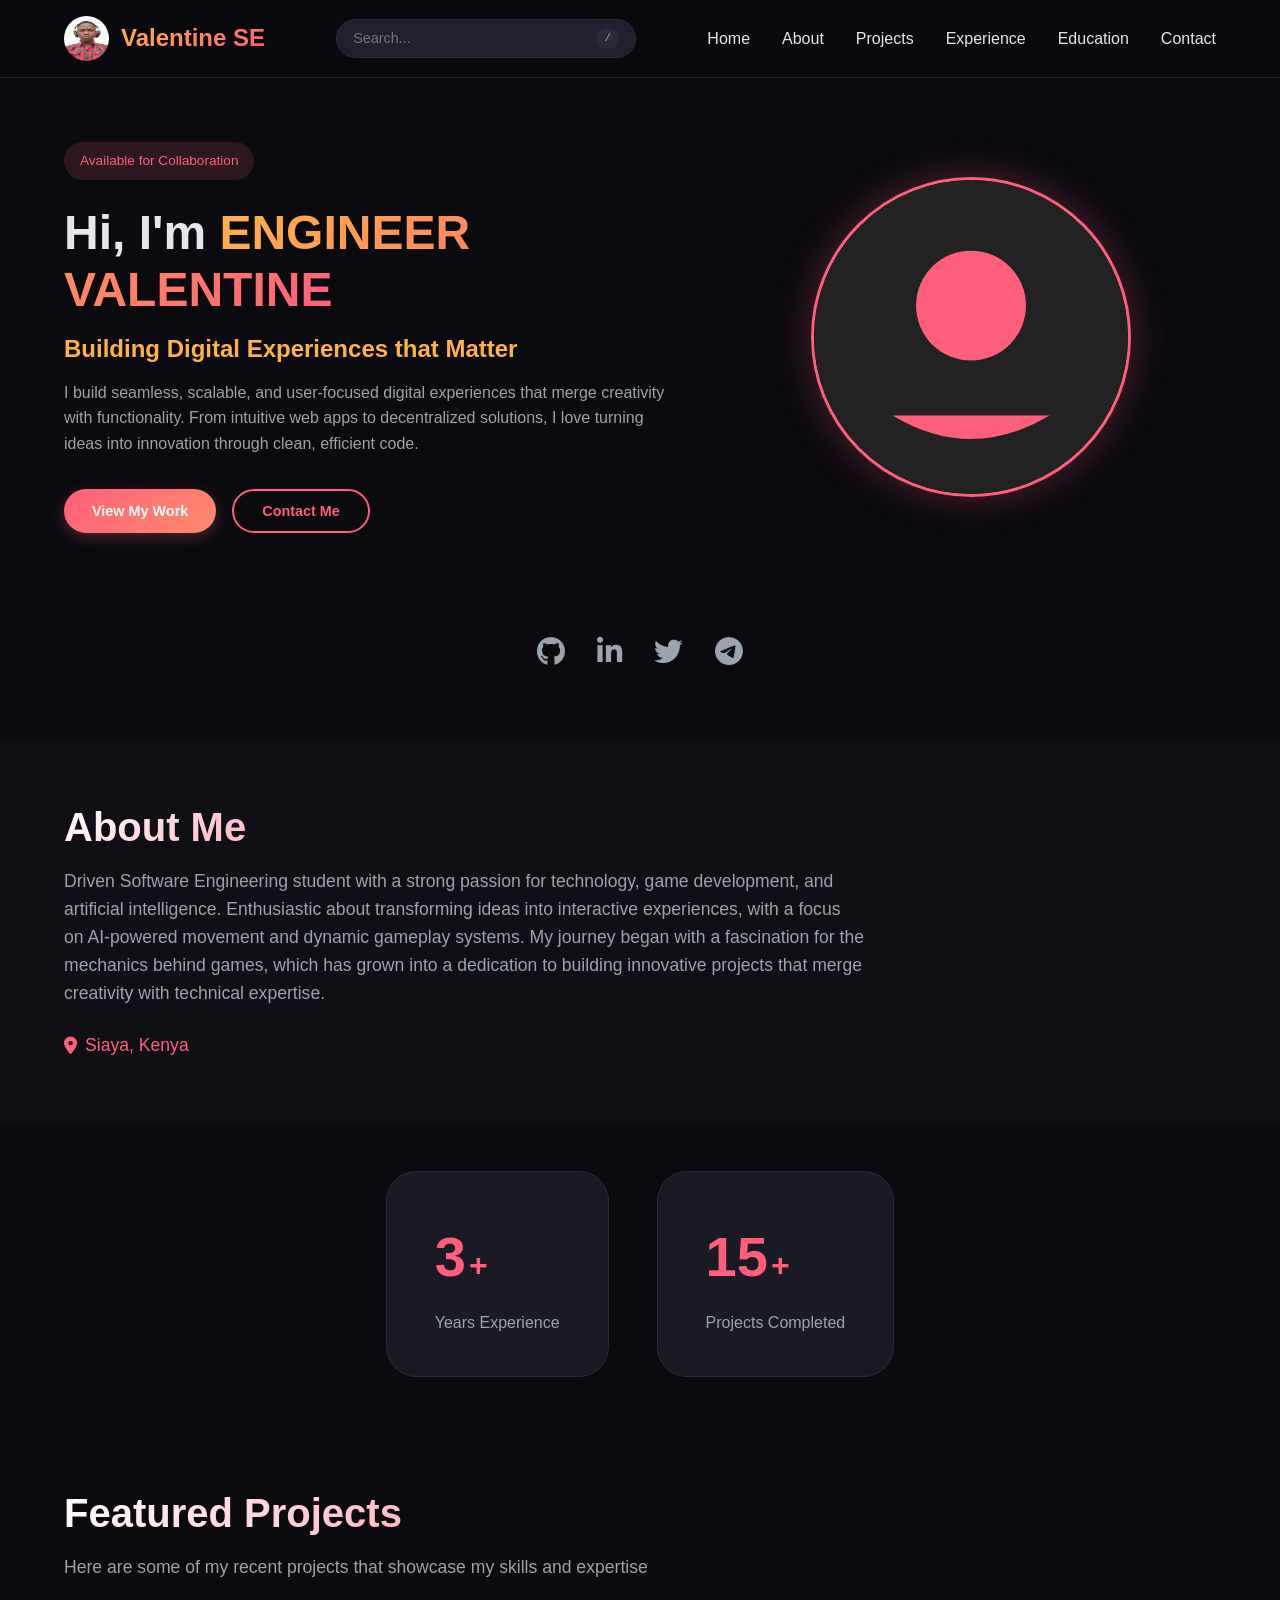
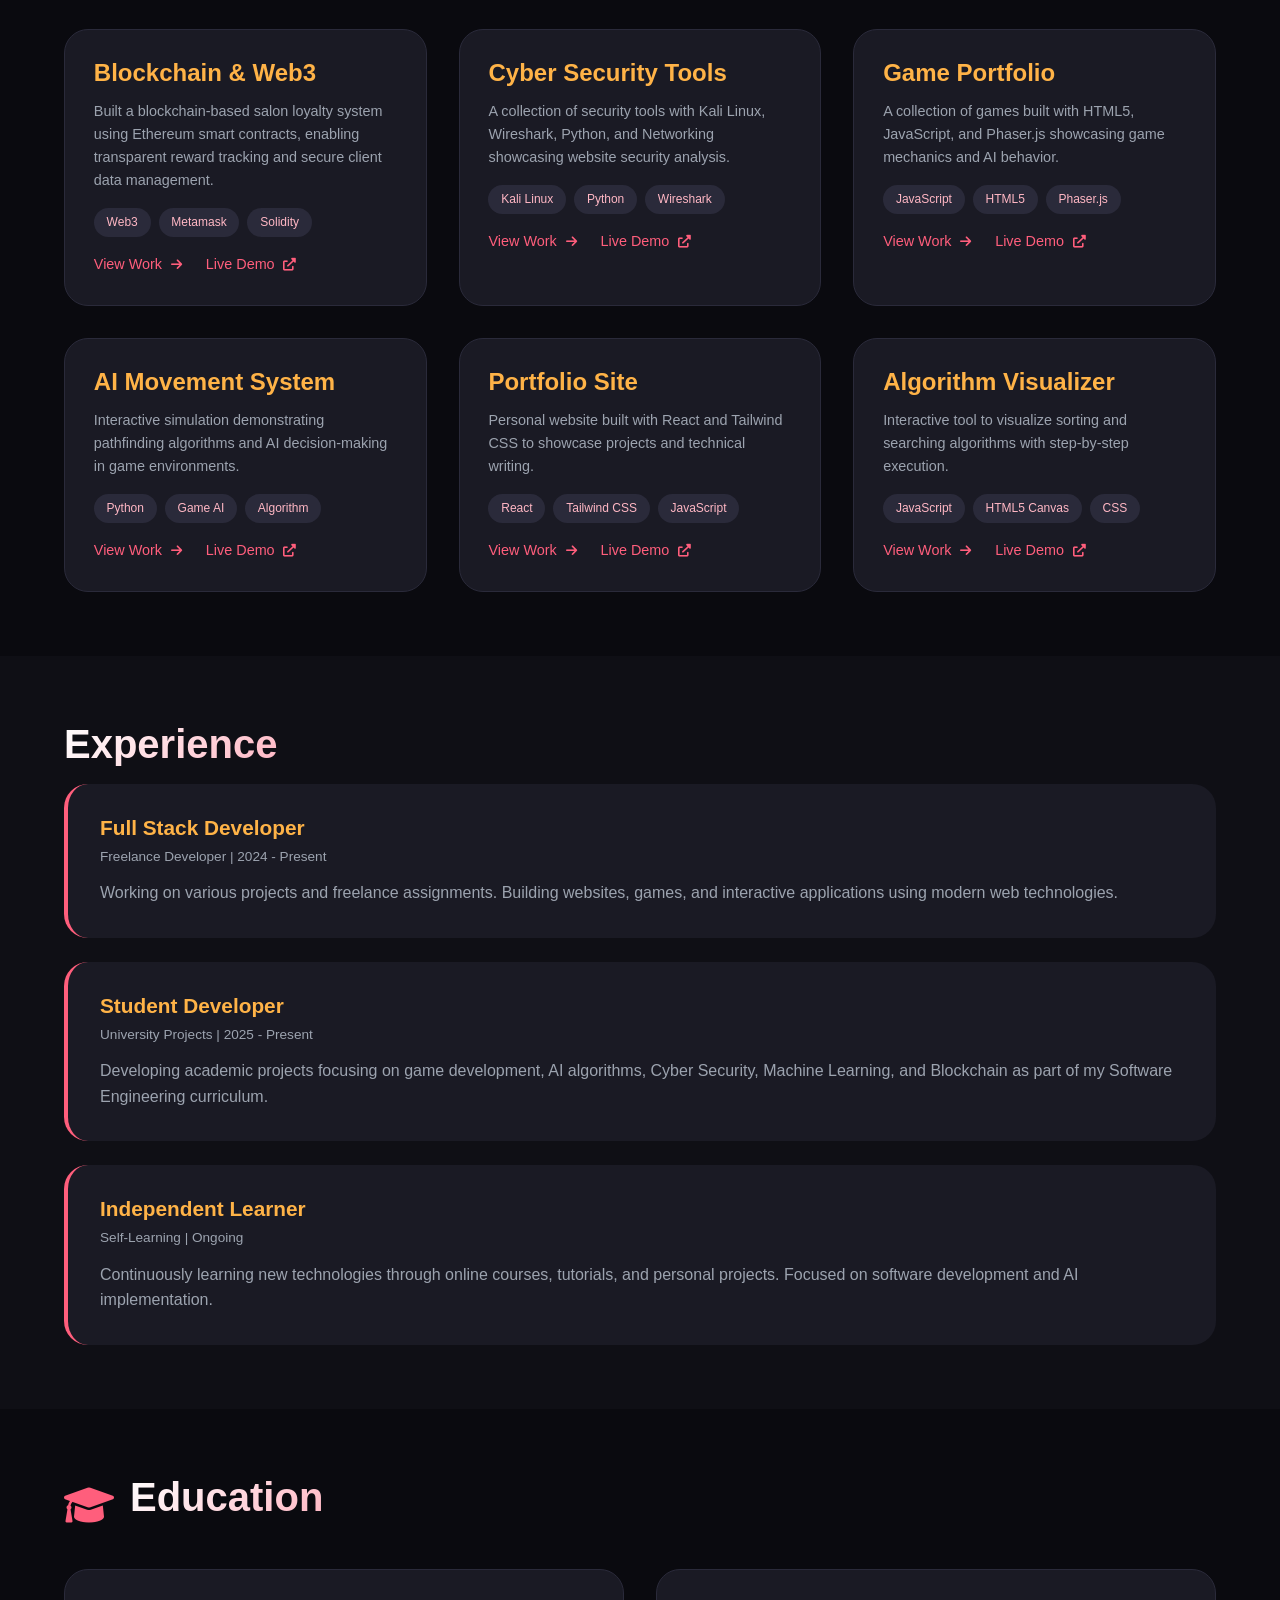
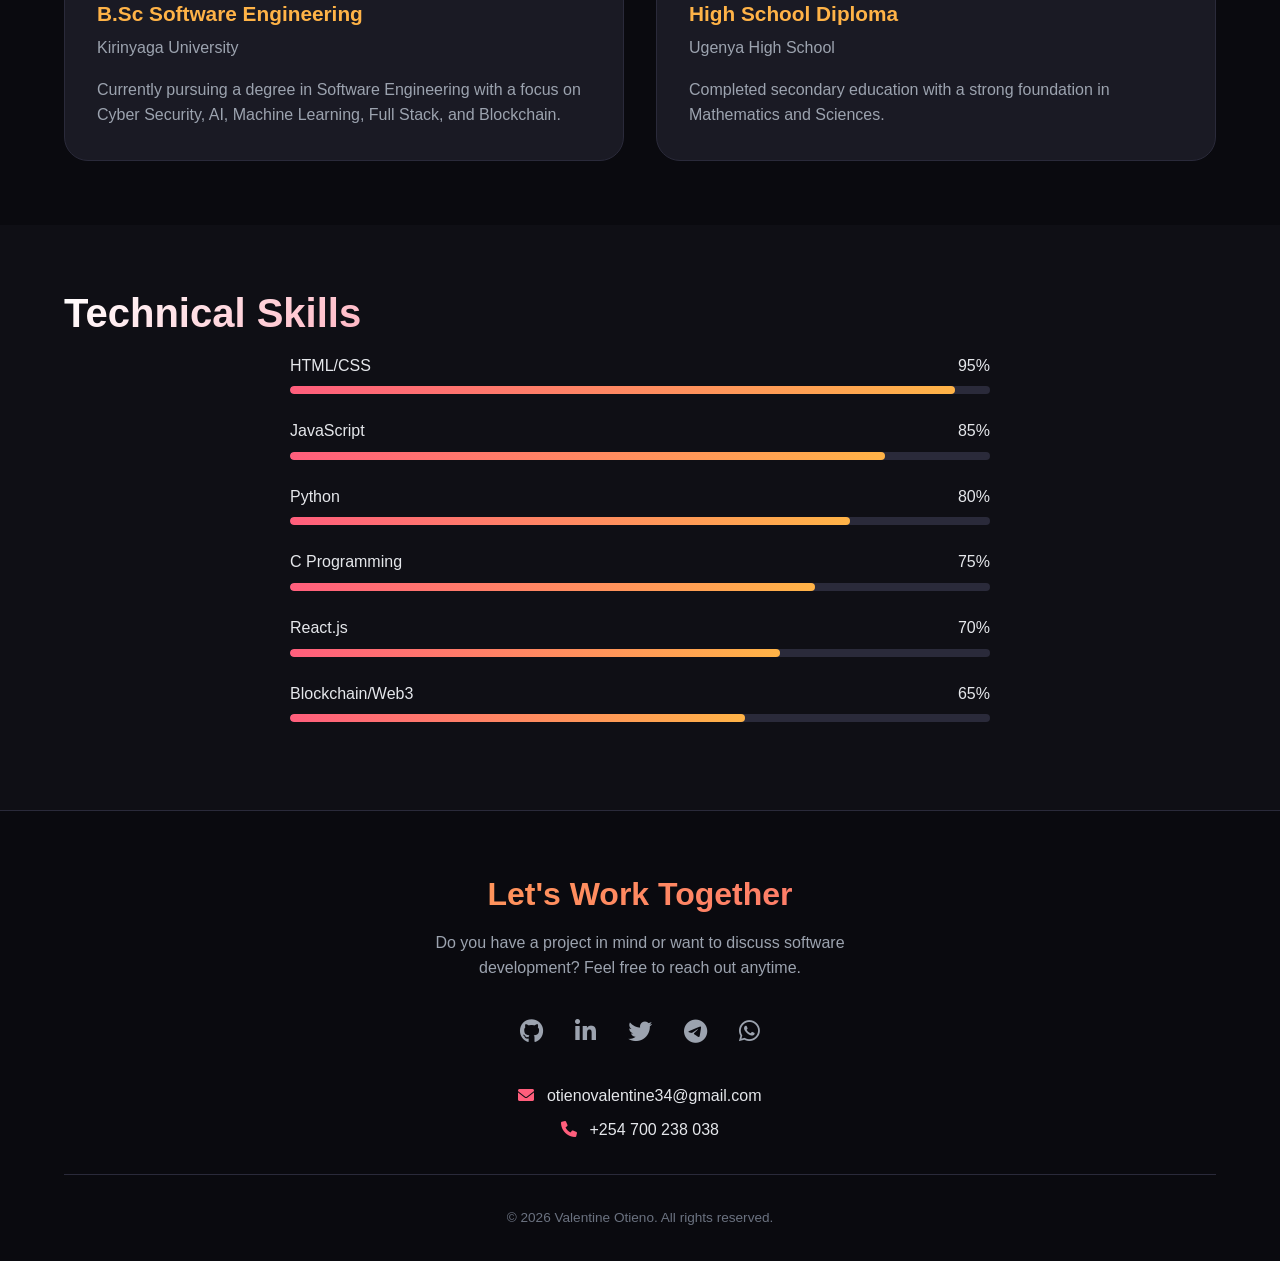
==== commit dba25c19: "Update index.html" ====
--- a/index.html
+++ b/index.html
@@ -13,7 +13,7 @@
     <header class="header">
         <nav class="navbar">
             <div class="logo">
-                <img src="data:image/svg+xml,%3Csvg xmlns='http://www.w3.org/2000/svg' viewBox='0 0 100 100'%3E%3Ccircle cx='50' cy='50' r='45' fill='%23FF5E7C'/%3E%3Ctext x='50' y='70' font-size='48' text-anchor='middle' fill='white' font-weight='bold'%3EV%3C/text%3E%3C/svg%3E" alt="Valentine Logo" class="logo-img">
+                <img src="fruits.png/WhatsApp Image 2026-03-23 at 21.18.25 (1).jpeg" alt="Valentine Logo" class="logo-img">
                 <span class="logo-text">Valentine SE</span>
             </div>
             <div class="search-container">
--- a/style.css
+++ b/style.css
@@ -1,1476 +1,731 @@
-body{
-  padding:0;
-  margin: 0;
-  border: 1px solid #222229;
-  background-color: #222229;
-  border-radius: 30px;
-}
-
-
-
-/* Phones (up to 600px) */
-@media (max-width: 600px) {
-  body {
-    font-size: 14px;
-    padding: 10px;
-  }
-  nav a {
+/* Reset & Base Styles */
+* {
+    margin: 0;
+    padding: 0;
+    box-sizing: border-box;
+}
+
+body {
+    font-family: 'Inter', -apple-system, BlinkMacSystemFont, 'Segoe UI', sans-serif;
+    background-color: #0a0a0f;
+    color: #e5e7eb;
+    line-height: 1.6;
+    scroll-behavior: smooth;
+}
+
+/* Custom Scrollbar */
+::-webkit-scrollbar {
+    width: 8px;
+}
+
+::-webkit-scrollbar-track {
+    background: #1f1f2e;
+}
+
+::-webkit-scrollbar-thumb {
+    background: #ff5e7c;
+    border-radius: 4px;
+}
+
+::-webkit-scrollbar-thumb:hover {
+    background: #ff7a94;
+}
+
+/* Container */
+.container {
+    max-width: 1200px;
+    margin: 0 auto;
+    padding: 0 24px;
+}
+
+/* Typography */
+h1, h2, h3, h4, h5, h6 {
+    font-weight: 700;
+    line-height: 1.2;
+}
+
+.section-title {
+    font-size: 2.5rem;
+    margin-bottom: 1rem;
+    background: linear-gradient(135deg, #ffffff, #ffb7c4);
+    -webkit-background-clip: text;
+    background-clip: text;
+    color: transparent;
+    display: inline-block;
+}
+
+.section-subtitle {
+    color: #9ca3af;
+    margin-bottom: 3rem;
+    font-size: 1.1rem;
+}
+
+/* Header & Navigation */
+.header {
+    position: sticky;
+    top: 0;
+    z-index: 1000;
+    background: rgba(10, 10, 15, 0.95);
+    backdrop-filter: blur(10px);
+    border-bottom: 1px solid rgba(255, 94, 124, 0.2);
+}
+
+.navbar {
+    max-width: 1200px;
+    margin: 0 auto;
+    padding: 1rem 24px;
+    display: flex;
+    justify-content: space-between;
+    align-items: center;
+    flex-wrap: wrap;
+    gap: 1rem;
+}
+
+.logo {
+    display: flex;
+    align-items: center;
+    gap: 12px;
+}
+
+.logo-img {
+    width: 45px;
+    height: 45px;
+    border-radius: 50%;
+    background: #ff5e7c;
+}
+
+.logo-text {
+    font-size: 1.5rem;
+    font-weight: 800;
+    background: linear-gradient(135deg, #ffb347, #ff5e7c);
+    -webkit-background-clip: text;
+    background-clip: text;
+    color: transparent;
+}
+
+.search-container {
+    flex: 1;
+    max-width: 300px;
+}
+
+.search-box {
+    display: flex;
+    align-items: center;
+    background: #1f1f2e;
+    border-radius: 50px;
+    padding: 8px 16px;
+    border: 1px solid #2a2a3a;
+    transition: all 0.3s;
+}
+
+.search-box:focus-within {
+    border-color: #ff5e7c;
+    background: #171722;
+}
+
+.search-box input {
+    background: transparent;
+    border: none;
+    outline: none;
+    color: #e5e7eb;
+    width: 100%;
+    font-size: 0.9rem;
+}
+
+.search-shortcut {
+    background: #2a2a3a;
+    padding: 2px 8px;
+    border-radius: 20px;
+    font-size: 0.7rem;
+    color: #9ca3af;
+}
+
+.nav-links {
+    display: flex;
+    gap: 2rem;
+    list-style: none;
+}
+
+.nav-links a {
+    color: #e5e7eb;
+    text-decoration: none;
+    font-weight: 500;
+    transition: color 0.3s;
+}
+
+.nav-links a:hover {
+    color: #ff5e7c;
+}
+
+/* Hero Section */
+.hero {
+    padding: 4rem 0;
+}
+
+.hero .container {
+    display: flex;
+    align-items: center;
+    justify-content: space-between;
+    gap: 3rem;
+    flex-wrap: wrap;
+}
+
+.hero-content {
+    flex: 1;
+}
+
+.hero-badge {
+    display: inline-block;
+    background: rgba(255, 94, 124, 0.15);
+    color: #ff5e7c;
+    padding: 0.5rem 1rem;
+    border-radius: 50px;
+    font-size: 0.85rem;
+    font-weight: 500;
+    margin-bottom: 1.5rem;
+}
+
+.hero h1 {
+    font-size: 3rem;
+    margin-bottom: 1rem;
+}
+
+.gradient-text {
+    background: linear-gradient(135deg, #ffb347, #ff5e7c);
+    -webkit-background-clip: text;
+    background-clip: text;
+    color: transparent;
+}
+
+.hero-subtitle {
+    font-size: 1.5rem;
+    color: #ffb347;
+    margin-bottom: 1rem;
+}
+
+.hero-description {
+    color: #9ca3af;
+    margin-bottom: 2rem;
+    font-size: 1rem;
+    line-height: 1.6;
+}
+
+.hero-buttons {
+    display: flex;
+    gap: 1rem;
+    flex-wrap: wrap;
+}
+
+.btn {
+    padding: 12px 28px;
+    border-radius: 50px;
+    font-weight: 600;
+    cursor: pointer;
+    transition: all 0.3s;
+    border: none;
+    font-size: 0.9rem;
+}
+
+.btn-primary {
+    background: linear-gradient(135deg, #ff5e7c, #ff8c6b);
+    color: white;
+    box-shadow: 0 4px 15px rgba(255, 94, 124, 0.3);
+}
+
+.btn-primary:hover {
+    transform: translateY(-2px);
+    box-shadow: 0 8px 25px rgba(255, 94, 124, 0.4);
+}
+
+.btn-secondary {
+    background: transparent;
+    border: 2px solid #ff5e7c;
+    color: #ff5e7c;
+}
+
+.btn-secondary:hover {
+    background: rgba(255, 94, 124, 0.1);
+    transform: translateY(-2px);
+}
+
+.hero-image {
+    flex: 0.8;
+    display: flex;
+    justify-content: center;
+}
+
+.profile-circle {
+    width: 320px;
+    height: 320px;
+    border-radius: 50%;
+    overflow: hidden;
+    border: 3px solid #ff5e7c;
+    box-shadow: 0 0 40px rgba(255, 94, 124, 0.3);
+}
+
+.profile-circle img {
+    width: 100%;
+    height: 100%;
+    object-fit: cover;
+}
+
+/* Social Links */
+.social-links {
+    display: flex;
+    justify-content: center;
+    gap: 2rem;
+    margin: 2rem 0 4rem;
+}
+
+.social-links a {
+    color: #9ca3af;
+    font-size: 1.8rem;
+    transition: all 0.3s;
+}
+
+.social-links a:hover {
+    color: #ff5e7c;
+    transform: translateY(-3px);
+}
+
+/* About Section */
+.about {
+    padding: 4rem 0;
+    background: #0f0f15;
+}
+
+.about-content {
+    max-width: 800px;
+}
+
+.about-text {
+    color: #9ca3af;
+    font-size: 1.1rem;
+    margin-bottom: 1.5rem;
+}
+
+.location-info {
+    display: flex;
+    align-items: center;
+    gap: 0.5rem;
+    color: #ff5e7c;
+    font-size: 1.1rem;
+}
+
+/* Stats Section */
+.stats {
+    padding: 3rem 0;
+}
+
+.stats-grid {
+    display: flex;
+    justify-content: center;
+    gap: 3rem;
+    flex-wrap: wrap;
+}
+
+.stat-card {
+    background: #1a1a24;
+    padding: 2.5rem 3rem;
+    border-radius: 30px;
+    text-align: center;
+    border: 1px solid #2a2a3a;
+    transition: all 0.3s;
+}
+
+.stat-card:hover {
+    transform: translateY(-5px);
+    border-color: #ff5e7c;
+    box-shadow: 0 10px 30px rgba(255, 94, 124, 0.2);
+}
+
+.stat-number {
+    font-size: 3.5rem;
+    font-weight: 800;
+    color: #ff5e7c;
+    display: flex;
+    align-items: baseline;
+    gap: 0.2rem;
+}
+
+.stat-plus {
+    font-size: 2rem;
+}
+
+.stat-label {
+    color: #9ca3af;
+    margin-top: 0.5rem;
+}
+
+/* Projects Section */
+.projects {
+    padding: 4rem 0;
+}
+
+.projects-grid {
+    display: grid;
+    grid-template-columns: repeat(auto-fill, minmax(350px, 1fr));
+    gap: 2rem;
+}
+
+.project-card {
+    background: #1a1a24;
+    border-radius: 24px;
+    padding: 1.8rem;
+    transition: all 0.3s;
+    border: 1px solid #2a2a3a;
+}
+
+.project-card:hover {
+    transform: translateY(-5px);
+    border-color: #ff5e7c;
+    box-shadow: 0 10px 30px rgba(255, 94, 124, 0.15);
+}
+
+.project-title {
+    font-size: 1.5rem;
+    margin-bottom: 0.8rem;
+    color: #ffb347;
+}
+
+.project-description {
+    color: #9ca3af;
+    font-size: 0.9rem;
+    margin-bottom: 1rem;
+}
+
+.project-tags {
+    display: flex;
+    flex-wrap: wrap;
+    gap: 0.5rem;
+    margin: 1rem 0;
+}
+
+.tag {
+    background: #2a2a3a;
+    padding: 0.3rem 0.8rem;
+    border-radius: 20px;
+    font-size: 0.75rem;
+    color: #ffb7c4;
+}
+
+.project-links {
+    display: flex;
+    gap: 1.5rem;
+    margin-top: 1rem;
+}
+
+.project-links a {
+    color: #ff5e7c;
+    text-decoration: none;
+    font-size: 0.9rem;
+    font-weight: 500;
+    transition: color 0.3s;
+}
+
+.project-links a:hover {
+    color: #ffb347;
+}
+
+.project-links i {
+    font-size: 0.8rem;
+    margin-left: 0.3rem;
+}
+
+/* Experience Section */
+.experience {
+    padding: 4rem 0;
+    background: #0f0f15;
+}
+
+.experience-grid {
+    display: flex;
     flex-direction: column;
-  }
-  .container {
-    width: 100%;
-  }
-}
-
-/* Tablets (601px to 1024px) */
-@media (min-width: 601px) and (max-width: 1024px) {
-  body {
-    font-size: 16px;
-    padding: 20px;
-  }
-  nav a {
-    flex-direction: row;
-    justify-content: space-around;
-  }
-  .container {
-    width: 90%;
-    margin: auto;
-  }
-}
-
-/* Laptops and larger screens (1025px and above) */
-@media (min-width: 1025px) {
-  body {
-    font-size: 18px;
-    padding: 30px;
-  }
-  nav a {
-    flex-direction: row;
-    justify-content: flex-start;
-  }
-  .container {
-    width: 70%;
-    margin: auto;
-  }
-}
-
-
-
-.main1{
-  padding: 0px;
-  margin: 0px;
-  border-radius: 15px;
-  border-style:none;
-  display: flex;
-  justify-content: space-evenly;
-  border-color: #fff;
-  background-color: #7e7e7e;
-  width: 100%;
-  height: inherit;
-  position: fixed;
-  top: 0;
-  z-index: 1000;
-  background-color: #f5f5f5; /* soft neutral tone */
-  border: 9px solid #ccc;    /* solid heavy border */
-  border-radius: 15px;        /* smooth corners */
-  box-shadow: 0 14px 26px rgba(90, 231, 241, 0.25); /* strong shadow 
-  overflow: hidden;          /* clean overflow handling */
-  display: flex;
-  font-family: "Segoe UI", sans-serif;
-  font-size: 28px;
-  color: #333;               /* classy text color */
-} 
-
-.main:hover {
-  transform: translateY(-6px); /* lift effect */
-  box-shadow: 
-    0 18px 32px rgba(8, 138, 4, 0.35),
-    inset 0 3px 8px rgba(255, 255, 255, 0.7);
-}
-
-.main a:hover{
-color: #03f703;
-list-style: none;
-text-decoration: none;
-font-style: normal;
-font-weight: bolder;
-}
-.search-labeli{
-    width: 40%;
-  height: 35%;
-  align-items: center;
-  padding-bottom: 60px;
-  padding: 60px;
-  padding-top: 70px;
-}
-.image{
-  gap: 20px;
-  border: 3px;
-  display:flex;
-  align-items: center;
-  padding-top: 20px;
-
-}
-.vale{
-  background-clip:text;color:rgb(255, 0, 179) ;
-  font-size: 50px;
-  font-weight: bolder;
- 
-}
-
-.search-label{
-  width: 30%;
-  height: 15%;
-  align-items: center;
-  padding-bottom: 60px;
-}
-.main3{
-width: 150px;
-height: 130px;
-border-radius: 30px;
-
-}
-.main{
-  display: flex;
-  align-items: center;
-  justify-content: center;
-  gap: 50px;
-  background-clip: text;color: pink;
-  font-size: 30px;
-  font-weight: bolder;
-  text-decoration-line: none;
-  font-style: none;
-  
-
-}
-.loader{
-  display: flex;
-  align-items: center;
-  justify-content: center;
-  padding-top: 10px;
-  margin-top: 240px;
-
-}
-.coon{
-  margin: 0;
-  padding-bottom: 100px;
-  display: flex;
-  align-items: center;
-  justify-content: center;
-  gap: 20px;
-
-
-}
-.build{
-  display: grid;
-  justify-content: space-evenly;
-  gap: 30px;
-  padding: 15px;
-  margin: 20px;
-  border: 15px;
-  margin-left: 100px;
-  margin-right: 100px;
-
-}
-.build1{
-  border-radius: 40px;
-  background-color: rgb(236, 147, 162);
-  background-clip: text;color: #7e361a;
-  width: 460px;
-  font-size: 35px;
-  border-block-end-color: #e9fa01;
-}
-.hi{
-  font-size: 50px;
-  gap: 15px;
-  font-weight: bolder;
-  background: linear-gradient(45deg, blue,rgb(250, 135, 3),yellow);
-  background-clip: text;color: transparent;
-
-}
-.build3{
-  font-size: 48px;
-  font-weight: bolder;
-  background-clip: text;color: #ff05c0;
-
-}
-.build5{
-  font-size: 38px;
-  background-clip: text;color: #2196f3;
-
-}
-.work{
-  display: flex;
-  gap: 45px;
-  align-items: center;
-  justify-content: center;
-  /* background-color: #eb6fa3; */
-}
-.view2{
-  align-items: center;
-  justify-content: center;
-  border-radius: 45px;
-  background-clip: text;color: #fff;
-  background-color: #fd4a03;
-  gap: 100px;
-  font-size: 28px;
-  border-color: #01f50e;
-}
-.one{
-  text-decoration-line: none;
-  text-decoration-color: none;
-  font: hidden;
-
-}
-.contact{
-  display: flex;
-  justify-content: space-evenly;
-  gap: 80px;
-  color: #01f50e;
-  /* background: #01f50e; */
-  background-clip: text;color: #01f50e;
-  font-size: 105px;
-
-}
-.arow{
-  border: 50%;
-  margin-right: 50%;
-  padding-right: 50%;
-  align-items: center;
-  justify-content: center;
-padding-left: 50%;
-color: #f51101;
-font-size: 148px;
-
-
-}
-.about9{
-  padding-left: 130px;
-  font-size: 47px;
-  background-clip: text;color: #7e361a;
-}
-.about{
-  display: grid;
-  align-items: center;
-  justify-content: center;
-  gap: 15px;
-  padding-left: 10px;
-}
-.im{
-  background-clip: text;color: yellow;
-}
-.about5{
-  font-size: 95px;
-  font-weight: bolder;
-  background-clip: text;color: #01f50e;
-  text-decoration-color: #fff;
-  padding-left: 130px;
-
-}
-.about6{
-  background: linear-gradient(45deg,red,yellow);
-  background-clip: text;color: transparent;
-  font-weight: bolder;
-  font-size: 75px;
-  padding-left: 130px;
-}
-.icon0{
-  display: flex;
-  align-items: center;
- /*  justify-content: center; */
-}
-
-.icon{
- /*  background: linear-gradient(yellow); */
-  background-clip: text;color: yellow;
-  font-size: 54px;
-}
-.icon2{
-  background: linear-gradient(blue);
-  background-clip: text;color: transparent;
-  font-weight: bolder;
-  font-size: 59px;
-}
-.icon3{
-  background: linear-gradient(rgb(22, 170, 17));
-  background-clip: text;color: transparent;
-}
-
-.number2{
-  display: flex;
-  align-items: center;
-  justify-content: space-evenly;
-  gap: 3px; 
-
-}
-
-
-
-
-
-/* valenitine  confirm here */
-.languanges {
-  max-width: 700px;
-  margin: 40px auto;
-  padding: 20px;
-  background: #f9f9f9;
-  border-radius: 16px;
-  box-shadow: 0 12px 28px rgba(0, 0, 0, 0.15);
-  font-family: "Segoe UI", "Helvetica Neue", sans-serif;
-}
-
-.languanges .number11 {
-  display: flex;
-  justify-content: space-between;
-  align-items: center;
-  margin-bottom: 6px;
-}
-
-.hhp {
-  font-size: 20px;
-  font-weight: 600;
-  color: #333;
-}
-
-.hhpt, .ccss, .watu00, .javas, .python00 {
-  font-size: 18px;
-  font-weight: 600;
-  color: #444;
-}
-
-/* Progress bar base */
-.html1, .css1, .Cprogramming1, .Javascript1, .Python1 {
-  height: 12px;
-  border-radius: 8px;
-  background: #e0e0e0;
-  overflow: hidden;
-  position: relative;
-}
-
-/* Progress fill */
-.html1::after {
-  content: "";
-  position: absolute;
-  top: 0; left: 0;
-  width: 95%;
-  height: 100%;
-  background: linear-gradient(90deg, #ff6f61, #ff9a8b);
-  border-radius: 8px;
-}
-
-.css1::after {
-  content: "";
-  position: absolute;
-  top: 0; left: 0;
-  width: 92%;
-  height: 100%;
-  background: linear-gradient(90deg, #2196f3, #6ec6ff);
-  border-radius: 8px;
-}
-
-.Cprogramming1::after {
-  content: "";
-  position: absolute;
-  top: 0; left: 0;
-  width: 75%;
-  height: 100%;
-  background: linear-gradient(90deg, #4caf50, #81c784);
-  border-radius: 8px;
-}
-
-.Javascript1::after {
-  content: "";
-  position: absolute;
-  top: 0; left: 0;
-  width: 80%;
-  height: 100%;
-  background: linear-gradient(90deg, #fbc02d, #fff176);
-  border-radius: 8px;
-}
-
-.Python1::after {
-  content: "";
-  position: absolute;
-  top: 0; left: 0;
-  width: 65%;
-  height: 100%;
-  background: linear-gradient(90deg, #673ab7, #9575cd);
-  border-radius: 8px;
-}
-/* 
-converm the place */
-
-.hhp{
-  background-clip: text;color: #fff;
-}
-.years{
-  display: grid;
-  align-items: center;
-  justify-content: center;
-  gap: 3px;
-}
-.year1{
-  background: linear-gradient(rgb(247, 250, 247),green);
-  background-clip: text;color: transparent; 
-  gap: 25px;
-}
-.only{
-  background-clip: text;color: red;
-}
-
-.three{
-  display: flex;
-  font-weight: bolder;
-  font-size: 40px;
-  align-items: center;
-  background-clip: text;color: red;
-
-}
-.five{
-    display: flex;
-  font-weight: bolder;
-  font-size: 40px;
-  align-items: center;
-  background-clip: text;color: red;
-}
-.mato{
-  width: 390px;
-  height: 390px;
-  border-radius: 50%;
-  padding-left: 0px;
-  padding-top: 0%;
-  border-radius: color ,solid, yellow;
-  border-bottom-style: gold;
-  
-
-  overflow: hidden;
-  border-radius: 30px; 
-  border: 4px solid #d1d1d1; 
-  box-shadow: 
-    0 20px 40px rgba(248, 2, 187, 0.35), 
-    0 0 35px rgba(0, 204, 255, 0.4); 
-}
-
-.mato:hover {
-  transform: translateY(-6px); /* lift effect */
-  box-shadow: 
-    0 18px 32px rgba(252, 18, 2, 0.35),
-    inset 0 3px 8px rgba(247, 2, 226, 0.7);
-  object-fit: cover;
-  display: block;
-    width: 390px;
-  height: 390px;
-  border-radius: 50%;
-}
-
-.cyber{
-  width: 100%;
-  height: 100px;
-  border-radius: 20px;
-}
-#mimimi{
-    background-clip: text;color: hsl(315, 95%, 49%);
-}
-#sidetop{
-  background-clip: text;color: rgb(6, 238, 45);
-}
-.year2{
-    background: linear-gradient(rgb(247, 250, 247),rgb(4, 253, 4));
-  background-clip: text;color: transparent; 
-  font-size: 25px;
-}
-.languanges{
-  display: grid;
-  justify-content: space-evenly;
-  gap: 30px;
-
-}
-.html{
-  display: grid;
-  gap: 3px;
-}
-
-.number11{
-  display: flex;
-  justify-content: space-evenly;
-  gap: 90%;
-  
-}
-
-.hhpt{
-  background-clip:text;color: #7e361a;
-}
-
-.html1{
-  width: 80%;
-  height: 15%;
-  background: #f501a4;
-  background-position: 80%;
-  background-color: #f501a4 ;
-
-}
-.ccss{
-   background-clip:text;color: #3d1a7e;
-   font-weight: bolder;
-   font-size: 30px;
-}
-.watu00{
-     background-clip:text;color: #05fa05;
-   font-weight: bolder;
-   font-size: 30px;
-}
-
-.css{
-  display: grid;
-  gap: 3px;
-}
-
-.css1{
-   width: 80%;
-  height: 5%;
-  background-color:  rgb(30, 255, 0);
-}
-
-.Cprogramming{
-   display: grid;
-  gap: 3px;
-}
-
-
-.Cprogramming1{
-     width: 80%;
-  height: 5%;
-  background-color:  rgb(47, 0, 255);
-}
-
-
-.Javascript{
-  display: grid;
-  gap: 3px;
-}
-.javas{
-     background-clip:text;color: #7e1a58;
-   font-weight: bolder;
-   font-size: 30px;
-}
-
-.Javascript1{
-   width: 80%;
-  height: 5%;
-  background-color:  rgb(238, 255, 0);
-
-}
-
-
-.Python{
-  display: grid;
-  gap: 3px;
-}
-
-
-.python00{
-     background-clip:text;color: #7e1a1a;
-   font-weight: bolder;
-   font-size: 30px;
-}
-.Python1{
-  width: 80%;
-  height: 5%;
-  background-color:  rgb(255, 0, 85);
-}
-
-
-.container{
-  display: grid;
-  justify-content: space-evenly;
-  background-color: #343435;
-  gap: 30px;
-
-}
-
-.alogo{
-  font-size: 33px;
-  margin-left: 10%;
-  font-weight: bolder;
-}
-.tool{
-  font-size: 20px;
-  font-weight: 200;
-}
-
-.container345{
-  display: flex;
-  margin: 80px;
-  gap: 190px;
-  margin-left: 13.9%;
-}
-.Algorithm{
-  display: grid;
-  gap: 20px;
-  border-radius: 30px;
-  width: 450px;
-  height: 380px;
-  background:rgb(182, 127, 170);
-  border: 20px;
-  margin: 20px;
-}
-
-.container11{
-  display:flex ;
- /*  background-color: #2e2e33; */
-  justify-content: space-evenly;
-  gap: 30px;
-  margin-bottom: 40px;
-}
-.protect2{
-  display: flex;
-  align-items: center;
-  justify-content: center;
-  padding-left: 2%;
-  background-clip: text;color:#ffffff;
-  gap: 20px;
-  font-size: 99px;
-}
-.protect3{
-  background-clip: text;color: #7e1a1a;
-}
-.protect{
-  width: 100%;
-  height: 15%;
-}
-.protect0{
-  font-size: 35px;
-  background-clip: text;color: #04eafa;
-  margin-right: 30px;
-  margin-left: 30px;
-}
-.Algorithm2{
-  display: grid;
-  justify-content: space-evenly;
-}
-
-.java{
-  display: flex;
-  justify-content: space-evenly;
-  border-radius:30px;
- /*  border-color: #2196f3; */
-}
-
-
-.java1{
-  background-color: #7e361a;
-  background: linear-gradient(#fff,indigo,purple,red,yellow,pink,brown,blue,silver);
-  background-clip: text;color: transparent;
-  border-radius:30px;
-  border-bottom: rgb(246, 250, 6);
-  font-size: 19px;
-  border-bottom-left-radius: rgb(27, 3, 247);
-  border-radius: solid,8px;
-}
-
-.code{
-  display: flex;
-  gap: 30px;
-}
-
-.Experience{
-
-  display: grid;
-  border-radius: 30px;
-  background-color: #2e2e33;
-  width: 100%;
-}
-
-
-.imale{
-  width:450px;
-  padding: 30%;
-  padding-left: 0%;
-  border-left: 150px;
-  margin-left: 40%;
-}
-
-
-.watu23{
-  background-clip: text;color: #04fa41;
-  gap: 120px;
-  font-size: 50px;
-}
- .Experience1{
-  width: 0px;
-  border-radius: 30px;
- /*  background-color: #3f3f3f; */
-  padding-left: 40%;
-} 
-.Experience2{
-  width: 50%;
-  padding-left: 50px;
-  background-color: pink;
-  border-radius: 30px;
-  border: 30px;
-  margin-left: 130px;
-}
-.Experience3{
-    width: 50%;
-  padding-left: 50px;
-  background-color: pink;
-  border-radius: 30px;
-  border: 30px;
-  margin-left: 130px;
-  margin-right: 70px;
-}
-
-.Experience4{
-  display: grid;
-  align-items: center;
-  justify-content: center;
- /*  width: 250px; */
-  background-color: #727a72;
-  margin-right: 10%;
-  
-  
-/*   margin-left: 0px;
-  padding-left: 0px;
-  border-color: #04fa41;
-  padding: 20px;
-  margin: 0px;
-  border-left: 30px;
-  margin-right: 10%; */
-
-
-}
-
-.learner{
-  padding: 0px;
-  /* padding-left: 30%; */
-  font-size: 45px;
-  margin-left: 30%;
-
-
-}
-
-.vallen{
-  font-size: 35px;
-  padding: 20px;
-/*   padding-left: 25%;
-  padding-right: 25%; */
-}
-.full7{
-background-clip: text;color: #013a01;
-font-size: 36px;
-/* padding-left: 18%; */
-margin-left: 30%;
-margin-right: 20%;
-
-}
-.work{
-       background-clip: text; color: rgb(133, 151, 29);
-       gap: 37px;
-}
-.full{
-     background-clip: text; color: rgb(245, 2, 172);
-  font-size: 46px; 
-}
-.free{
-   background-clip: text; color: rgb(245, 2, 2);
-  font-size: 20px; 
-}
-.project123{
-  background-clip: text; color: rgb(245, 30, 2);
-  font-size: 36px;
-  
-}
-
-/* From Uiverse.io by Juanes200122 */ 
-#svg-global {
-  zoom: 1.2;
-  overflow: visible;
-}
-.Experience111{
-  display: flex;
-  justify-content: space-evenly;
-  gap: 25px;
-  background-color: #464646;
-}
-
-.Experience4{
-  width: 100%;
-  display: grid;
-  padding: 20px;
-  margin: 0px;
-  border: #7e361a;
-  border-radius: 30px;
-  margin-right: 0%;
-  margin-left: 0%;
-  
-}
-
-.education1{
-  display: flex;
-  gap: 20px;
-  margin-left: 20%;
-  margin-right: 20%;
-}
-.education2{
-  display: flex;
-  align-items: center;
-  padding-left: 37%;
-}
-#peoplle{
-  background-clip: text;color:rgb(4, 248, 106);
-  font-weight: bolder;
-  font-size: 40px; 
-}
-.education12{
-  background-clip: text;color:pink;
-  font-weight: bolder;
-  font-size: 40px;
-}
-.Education3{
-  padding: 155px;
-  width: 15rem;
-  margin-left: 10%;
-}
-.ecutation41{
-  margin-right: 20%;
-padding: 155px;
-  width: 15rem
-}
-.software{
-    background-clip: text;color:rgb(243, 7, 46);
-  font-weight: bolder;
-  font-size: 35px;
-}
-.valen{
-        background-clip: text;color:rgb(243, 230, 114);
-  font-weight: bold;
-  font-size: 19px;
-}
-.mimi{
-      background-clip: text;color:rgb(62, 243, 7);
-  font-weight: bolder;
-  font-size: 22px;
-}
-.diploma{
-      background-clip: text;color:rgb(243, 7, 204);
-  font-weight: bolder;
-  font-size: 35px;
-}
-.button-icon{
-  padding-left: 50%;
-  border-radius: 30px;
-  margin-left: 130px;
-}
-#valentine00{
-font-size: 40px;
-background-clip: text;color:#fff;
-}
-.valentine00{
-font-size: 40px;
-background-clip: text;color:#fff;
-}
-.footer4{
-  margin-left: 10%;
-  display: grid;
-  align-items: center;
-  justify-content: center;
-  margin-right: 10%;
-}
-/* .view2{
-  font-size: 26px;
-} */
-.ima{
-  width: 50px;
-
-}
-.code1{
-font-size: 20px;
-background-clip: text;color:silver;
-}
-.code{
- font-size: 20px;
-background-clip: text;color:gold; 
-padding:4px;
-margin-left:20%;
-}
-#otieno{
-    font-size: 34px;
-  background-clip: text;color: #2ff108;
-}
-.view{
-  background-clip: text;color: #7ca803;
-  margin-left: 30%;
-}
-.btn{
-   background-color: #759b7e;
-   border-radius: 30px;
-   width: 100%;
-}
-.Btn{
-  width: 50%;
-  padding: 30px;
-  margin-left: 160px;
-  margin-bottom: 20px;
-  background-color: #759b7e;
-}
-.otieno{
-  font-size: 34px;
-  background-clip: text;color: #fff;
-}
-.footer3{
-  display: grid;
-  align-items: center;
-  justify-content: center;
-    padding-left: 0%;
-  border-radius: 30px;
-  margin-left: 80px;
-  padding-right: 30%;
-  margin-right: 80px;
-}
-.footer2{
-  display: flex;
-  align-items: center;
-  justify-content: center;
-  gap: 90px;
-  padding:90px;
-  font-size: 60px;
-  background-clip: text;color: #fff;
-
-}
-.you1{
-  background: linear-gradient(45deg,blue,red,white);
-  background-clip: text;color: transparent;
-  font-size: 45px;
-}
-.wale{
-   background: linear-gradient(45deg,rgb(123, 255, 0),rgb(68, 0, 255),rgb(216, 253, 4) ,pink,brown,white,black,grey,indigo,orange,gold,silver,olive,navy);
-  background-clip: text;color: transparent;
-  font-size: 90px;
-  padding: 40px;
-  margin-left: 30px;
-  margin-right: 30px;
-}
-.you{
-  font-size: 27px;
-}
-.footer0{
-display: grid;
-justify-content: space-evenly;
-background-color: #9b9595;
-align-items: center;
-justify-content: center;
-margin-left: 60px;
-border-radius: 30px;
-padding: 50px;
-margin-right: 60px;
-}
-@keyframes fade-particles {
-  0%,
-  100% {
-    opacity: 1;
-  }
-  50% {
-    opacity: 0.5;
-  }
-}
-
-@keyframes floatUp {
-  0% {
-    transform: translateY(0);
-    opacity: 0;
-  }
-  10% {
-    opacity: 1;
-  }
-  100% {
-    transform: translateY(-40px);
-    opacity: 0;
-  }
-}
-
-#particles {
-  animation: fade-particles 5s infinite alternate;
-}
-.particle {
-  animation: floatUp linear infinite;
-}
-
-.p1 {
-  animation-duration: 2.2s;
-  animation-delay: 0s;
-}
-.p2 {
-  animation-duration: 2.5s;
-  animation-delay: 0.3s;
-}
-.p3 {
-  animation-duration: 2s;
-  animation-delay: 0.6s;
-}
-.p4 {
-  animation-duration: 2.8s;
-  animation-delay: 0.2s;
-}
-.p5 {
-  animation-duration: 2.3s;
-  animation-delay: 0.4s;
-}
-.p6 {
-  animation-duration: 3s;
-  animation-delay: 0.1s;
-}
-.p7 {
-  animation-duration: 2.1s;
-  animation-delay: 0.5s;
-}
-.p8 {
-  animation-duration: 2.6s;
-  animation-delay: 0.2s;
-}
-.p9 {
-  animation-duration: 2.4s;
-  animation-delay: 0.3s;
-}
-
-@keyframes bounce-lines {
-  0%,
-  100% {
-    transform: translateY(0);
-  }
-  50% {
+    gap: 1.5rem;
+}
+
+.exp-card {
+    background: #1a1a24;
+    border-radius: 24px;
+    padding: 2rem;
+    border-left: 4px solid #ff5e7c;
+    transition: all 0.3s;
+}
+
+.exp-card:hover {
+    transform: translateX(5px);
+    background: #1f1f2a;
+}
+
+.exp-card h3 {
+    font-size: 1.3rem;
+    margin-bottom: 0.3rem;
+    color: #ffb347;
+}
+
+.exp-date {
+    color: #ff5e7c;
+    font-size: 0.85rem;
+    margin-bottom: 0.8rem;
+}
+
+.exp-card p {
+    color: #9ca3af;
+}
+
+/* Education Section */
+.education {
+    padding: 4rem 0;
+}
+
+.education-header {
+    display: flex;
+    align-items: center;
+    gap: 1rem;
+    margin-bottom: 2rem;
+}
+
+.education-header i {
+    font-size: 2.5rem;
+    color: #ff5e7c;
+}
+
+.education-grid {
+    display: grid;
+    grid-template-columns: repeat(auto-fit, minmax(300px, 1fr));
+    gap: 2rem;
+}
+
+.edu-card {
+    background: #1a1a24;
+    border-radius: 24px;
+    padding: 2rem;
+    transition: all 0.3s;
+    border: 1px solid #2a2a3a;
+}
+
+.edu-card:hover {
+    transform: translateY(-5px);
+    border-color: #ff5e7c;
+}
+
+.edu-card h3 {
+    font-size: 1.3rem;
+    margin-bottom: 0.5rem;
+    color: #ffb347;
+}
+
+.edu-institution {
+    color: #ff5e7c;
+    margin-bottom: 1rem;
+    font-weight: 500;
+}
+
+.edu-card p {
+    color: #9ca3af;
+}
+
+/* Skills Section */
+.skills {
+    padding: 4rem 0;
+    background: #0f0f15;
+}
+
+.skills-grid {
+    max-width: 700px;
+    margin: 0 auto;
+}
+
+.skill-item {
+    margin-bottom: 1.5rem;
+}
+
+.skill-info {
+    display: flex;
+    justify-content: space-between;
+    margin-bottom: 0.5rem;
+    color: #e5e7eb;
+    font-weight: 500;
+}
+
+.progress-bar {
+    background: #2a2a3a;
+    height: 8px;
+    border-radius: 4px;
+    overflow: hidden;
+}
+
+.progress {
+    background: linear-gradient(90deg, #ff5e7c, #ffb347);
+    height: 100%;
+    border-radius: 4px;
+    transition: width 1s ease;
+}
+
+/* Footer */
+.footer {
+    background: #0a0a0f;
+    border-top: 1px solid #2a2a3a;
+    padding: 4rem 0 2rem;
+}
+
+.footer-content {
+    text-align: center;
+}
+
+.footer-title {
+    font-size: 2rem;
+    margin-bottom: 1rem;
+    background: linear-gradient(135deg, #ffb347, #ff5e7c);
+    -webkit-background-clip: text;
+    background-clip: text;
+    color: transparent;
+}
+
+.footer-text {
+    color: #9ca3af;
+    max-width: 500px;
+    margin: 0 auto 2rem;
+}
+
+.footer-social {
+    display: flex;
+    justify-content: center;
+    gap: 2rem;
+    margin-bottom: 2rem;
+}
+
+.footer-social a {
+    color: #9ca3af;
+    font-size: 1.5rem;
+    transition: all 0.3s;
+}
+
+.footer-social a:hover {
+    color: #ff5e7c;
     transform: translateY(-3px);
-  }
-}
-
-#line-v1,
-#line-v2,
-#node-server,
-#panel-rigth,
-#reflectores,
-#particles {
-  animation: bounce-lines 3s ease-in-out infinite alternate;
-}
-#line-v2 {
-  animation-delay: 0.2s;
-}
-
-#node-server,
-#panel-rigth,
-#reflectores,
-#particles {
-  animation-delay: 0.4s;
-}
-
-/* From Uiverse.io by Galahhad */ 
-.search-label {
-  display: flex;
-  align-items: center;
-  box-sizing: border-box;
-  position: relative;
-  border: 1px solid transparent;
-  border-radius: 12px;
-  overflow: hidden;
-  background: #3D3D3D;
-  padding: 9px;
-  cursor: text;
-}
-
-.search-label:hover {
-  border-color: gray;
-}
-
-.search-label:focus-within {
-  background: #464646;
-  border-color: gray;
-}
-
-.search-label input {
-  outline: none;
-  width: 100%;
-  border: none;
-  background: none;
-  color: rgb(162, 162, 162);
-}
-
-.search-label input:focus+.slash-icon,
-.search-label input:valid+.slash-icon {
-  display: none;
-}
-
-.search-label input:valid~.search-icon {
-  display: block;
-}
-
-.search-label input:valid {
-  width: calc(100% - 22px);
-  transform: translateX(20px);
-}
-
-.search-label svg,
-.slash-icon {
-  position: absolute;
-  color: #7e7e7e;
-}
-
-.search-icon {
-  display: none;
-  width: 12px;
-  height: auto;
-}
-
-.slash-icon {
-  right: 7px;
-  border: 1px solid #393838;
-  background: linear-gradient(-225deg, #343434, #6d6d6d);
-  border-radius: 3px;
-  text-align: center;
-  box-shadow: inset 0 -2px 0 0 #3f3f3f, inset 0 0 1px 1px rgb(94, 93, 93), 0 1px 2px 1px rgba(28, 28, 29, 0.4);
-  cursor: pointer;
-  font-size: 12px;
-  width: 15px;
-}
-
-.slash-icon:active {
-  box-shadow: inset 0 1px 0 0 #3f3f3f, inset 0 0 1px 1px rgb(94, 93, 93), 0 1px 2px 0 rgba(28, 28, 29, 0.4);
-  text-shadow: 0 1px 0 #7e7e7e;
-  color: transparent;
-}
-/* From Uiverse.io by andrew-manzyk */ 
-.loader {
-  --color-one: #ffbf48;
-  --color-two: #be4a1d;
-  --color-three: #ffbf4780;
-  --color-four: #bf4a1d80;
-  --color-five: #ffbf4740;
-  --time-animation: 2s;
-  --size: 1; /* You can change the size */
-  position: relative;
-  border-radius: 50%;
-  transform: scale(var(--size));
-  box-shadow:
-    0 0 25px 0 var(--color-three),
-    0 20px 50px 0 var(--color-four);
-  animation: colorize calc(var(--time-animation) * 3) ease-in-out infinite;
-}
-
-.loader::before {
-  content: "";
-  position: absolute;
-  top: 0;
-  left: 0;
-  width: 100px;
-  height: 100px;
-  border-radius: 50%;
-  border-top: solid 1px var(--color-one);
-  border-bottom: solid 1px var(--color-two);
-  background: linear-gradient(180deg, var(--color-five), var(--color-four));
-  box-shadow:
-    inset 0 10px 10px 0 var(--color-three),
-    inset 0 -10px 10px 0 var(--color-four);
-}
-
-.loader .box {
-  width: 100px;
-  height: 100px;
-  background: linear-gradient(
-    180deg,
-    var(--color-one) 30%,
-    var(--color-two) 70%
-  );
-  mask: url(#clipping);
-  -webkit-mask: url(#clipping);
-}
-
-.loader svg {
-  position: absolute;
-}
-
-.loader svg #clipping {
-  filter: contrast(15);
-  animation: roundness calc(var(--time-animation) / 2) linear infinite;
-}
-
-.loader svg #clipping polygon {
-  filter: blur(7px);
-}
-
-.loader svg #clipping polygon:nth-child(1) {
-  transform-origin: 75% 25%;
-  transform: rotate(90deg);
-}
-
-.loader svg #clipping polygon:nth-child(2) {
-  transform-origin: 50% 50%;
-  animation: rotation var(--time-animation) linear infinite reverse;
-}
-
-.loader svg #clipping polygon:nth-child(3) {
-  transform-origin: 50% 60%;
-  animation: rotation var(--time-animation) linear infinite;
-  animation-delay: calc(var(--time-animation) / -3);
-}
-
-.loader svg #clipping polygon:nth-child(4) {
-  transform-origin: 40% 40%;
-  animation: rotation var(--time-animation) linear infinite reverse;
-}
-
-.loader svg #clipping polygon:nth-child(5) {
-  transform-origin: 40% 40%;
-  animation: rotation var(--time-animation) linear infinite reverse;
-  animation-delay: calc(var(--time-animation) / -2);
-}
-
-.loader svg #clipping polygon:nth-child(6) {
-  transform-origin: 60% 40%;
-  animation: rotation var(--time-animation) linear infinite;
-}
-
-.loader svg #clipping polygon:nth-child(7) {
-  transform-origin: 60% 40%;
-  animation: rotation var(--time-animation) linear infinite;
-  animation-delay: calc(var(--time-animation) / -1.5);
-}
-
-@keyframes rotation {
-  0% {
-    transform: rotate(0deg);
-  }
-  100% {
-    transform: rotate(360deg);
-  }
-}
-
-@keyframes roundness {
-  0% {
-    filter: contrast(15);
-  }
-  20% {
-    filter: contrast(3);
-  }
-  40% {
-    filter: contrast(3);
-  }
-  60% {
-    filter: contrast(15);
-  }
-  100% {
-    filter: contrast(15);
-  }
-}
-
-@keyframes colorize {
-  0% {
-    filter: hue-rotate(0deg);
-  }
-  20% {
-    filter: hue-rotate(-30deg);
-  }
-  40% {
-    filter: hue-rotate(-60deg);
-  }
-  60% {
-    filter: hue-rotate(-90deg);
-  }
-  80% {
-    filter: hue-rotate(-45deg);
-  }
-  100% {
-    filter: hue-rotate(0deg);
-  }
-}
-
-
-
-/* From Uiverse.io by aguerquin */ 
-.button-icon {
-  display: flex;
-  border: 3px #fff solid;
-  width: fit-content;
-  height: fit-content;
-  cursor: pointer;
-}
-
-.icon {
-  background-color: #fff;
-  padding: 10px 10px 5px 10px;
-}
-
-.icon svg {
-  width: 25px;
-  height: 25px;
-}
-
-.cube {
-  transition: all 0.4s;
-  transform-style: preserve-3d;
-  width: 200px;
-  height: 20px;
-}
-
-.button-icon:hover {
-  border-color: #ff98a2;
-}
-
-.button-icon:hover .cube {
-  transform: rotateX(90deg);
-}
-
-.side {
-  position: absolute;
-  height: 47px;
-  width: 200px;
-  display: flex;
-  font-size: 0.8em;
-  justify-content: center;
-  align-items: center;
-  text-transform: uppercase;
-  letter-spacing: 0.5px;
-  font-weight: bold;
-}
-
-.top {
-  background: #ff98a2;
-  color: #fff;
-  transform: rotateX(-90deg) translate3d(0, 13.5px, 2em);
-}
-
-.front {
-  background: #222229;
-  color: #fff;
-  transform: translate3d(0, 0, 1em);
-}
-
-
-/* From Uiverse.io by vinodjangid07 */ 
-.Btn {
-  display: flex;
-  align-items: center;
-  justify-content: flex-start;
-  width: 45px;
-  height: 45px;
-  border: none;
-  border-radius: 50%;
-  cursor: pointer;
-  position: relative;
-  overflow: hidden;
-  transition-duration: .3s;
-  box-shadow: 2px 2px 10px rgba(0, 0, 0, 0.199);
-  background-color: rgb(255, 65, 65);
-}
-
-/* plus sign */
-.sign {
-  width: 100%;
-  transition-duration: .3s;
-  display: flex;
-  align-items: center;
-  justify-content: center;
-}
-
-.sign svg {
-  width: 17px;
-}
-
-.sign svg path {
-  fill: white;
-}
-/* text */
-.text {
-  position: absolute;
-  right: 0%;
-  width: 0%;
-  opacity: 0;
-  color: white;
-  font-size: 1.2em;
-  font-weight: 600;
-  transition-duration: .3s;
-}
-/* hover effect on button width */
-.Btn:hover {
-  width: 125px;
-  border-radius: 40px;
-  transition-duration: .3s;
-}
-
-.Btn:hover .sign {
-  width: 30%;
-  transition-duration: .3s;
-  padding-left: 20px;
-}
-/* hover effect button's text */
-.Btn:hover .text {
-  opacity: 1;
-  width: 70%;
-  transition-duration: .3s;
-  padding-right: 10px;
-}
-/* button click effect*/
-.Btn:active {
-  transform: translate(2px ,2px);
-}
-
-
-
-
-
-
-
-
-.number2 {
-  display: flex;
-  justify-content: center;
-  gap: 60px;
-  margin: 50px auto;
-  max-width: 700px;
-  font-family: "Segoe UI", "Helvetica Neue", sans-serif;
-}
-
-.years {
-  flex: 1;
-  background: linear-gradient(145deg, #927171, #f4f4f4);
-  border-radius: 16px;
-  padding: 30px;
-  text-align: center;
-  box-shadow: 
-    0 12px 24px rgba(0, 0, 0, 0.15),
-    inset 0 2px 6px rgba(255, 255, 255, 0.6);
-  transition: transform 0.3s ease, box-shadow 0.3s ease;
-}
-
-.years:hover {
-  transform: translateY(-6px);
-  box-shadow: 
-    0 18px 32px rgba(132, 215, 248, 0.25),
-    inset 0 3px 8px rgba(247, 121, 198, 0.7);
-}
-
-.three, .five {
-  display: flex;
-  justify-content: center;
-  align-items: baseline;
-  gap: 6px;
-}
-
-.only {
-  font-size: 98px;
-  font-weight: 900;
-  color: #2c2c2c;
-  margin: 0;
-}
-
-.fa-plus {
-  font-size: 85px;
-  color: #ff6f61; /* accent color */
-  font-weight: bolder;
-}
-
-.year1, .year2 {
-  font-size: 48px;
-  font-weight: 500;
-  color: #555;
-  margin-top: 10px;
-  letter-spacing: 0.5px;
-}
-
-
+}
+
+.footer-contact {
+    margin-bottom: 2rem;
+}
+
+.footer-contact p {
+    color: #e5e7eb;
+    margin: 0.5rem 0;
+}
+
+.footer-contact i {
+    color: #ff5e7c;
+    margin-right: 0.5rem;
+}
+
+.footer-bottom {
+    border-top: 1px solid #2a2a3a;
+    padding-top: 2rem;
+    color: #6b7280;
+    font-size: 0.85rem;
+}
+
+/* Responsive Design */
+@media (max-width: 768px) {
+    .navbar {
+        flex-direction: column;
+        align-items: stretch;
+    }
+    
+    .search-container {
+        max-width: 100%;
+    }
+    
+    .nav-links {
+        justify-content: center;
+        flex-wrap: wrap;
+        gap: 1rem;
+    }
+    
+    .hero .container {
+        flex-direction: column-reverse;
+        text-align: center;
+    }
+    
+    .hero h1 {
+        font-size: 2.2rem;
+    }
+    
+    .hero-subtitle {
+        font-size: 1.2rem;
+    }
+    
+    .hero-buttons {
+        justify-content: center;
+    }
+    
+    .profile-circle {
+        width: 250px;
+        height: 250px;
+    }
+    
+    .section-title {
+        font-size: 2rem;
+    }
+    
+    .projects-grid {
+        grid-template-columns: 1fr;
+    }
+    
+    .stats-grid {
+        gap: 1.5rem;
+    }
+    
+    .stat-card {
+        padding: 1.5rem 2rem;
+    }
+    
+    .education-grid {
+        grid-template-columns: 1fr;
+    }
+}
+
+@media (max-width: 480px) {
+    .container {
+        padding: 0 16px;
+    }
+    
+    .hero h1 {
+        font-size: 1.8rem;
+    }
+    
+    .hero-subtitle {
+        font-size: 1rem;
+    }
+    
+    .profile-circle {
+        width: 200px;
+        height: 200px;
+    }
+    
+    .btn {
+        padding: 10px 20px;
+    }
+    
+    .project-card {
+        padding: 1.2rem;
+    }
+}
+
+/* Animation Classes */
+@keyframes fadeInUp {
+    from {
+        opacity: 0;
+        transform: translateY(30px);
+    }
+    to {
+        opacity: 1;
+        transform: translateY(0);
+    }
+}
+
+.hero, .about, .projects, .experience, .education, .skills {
+    animation: fadeInUp 0.6s ease-out;
+}
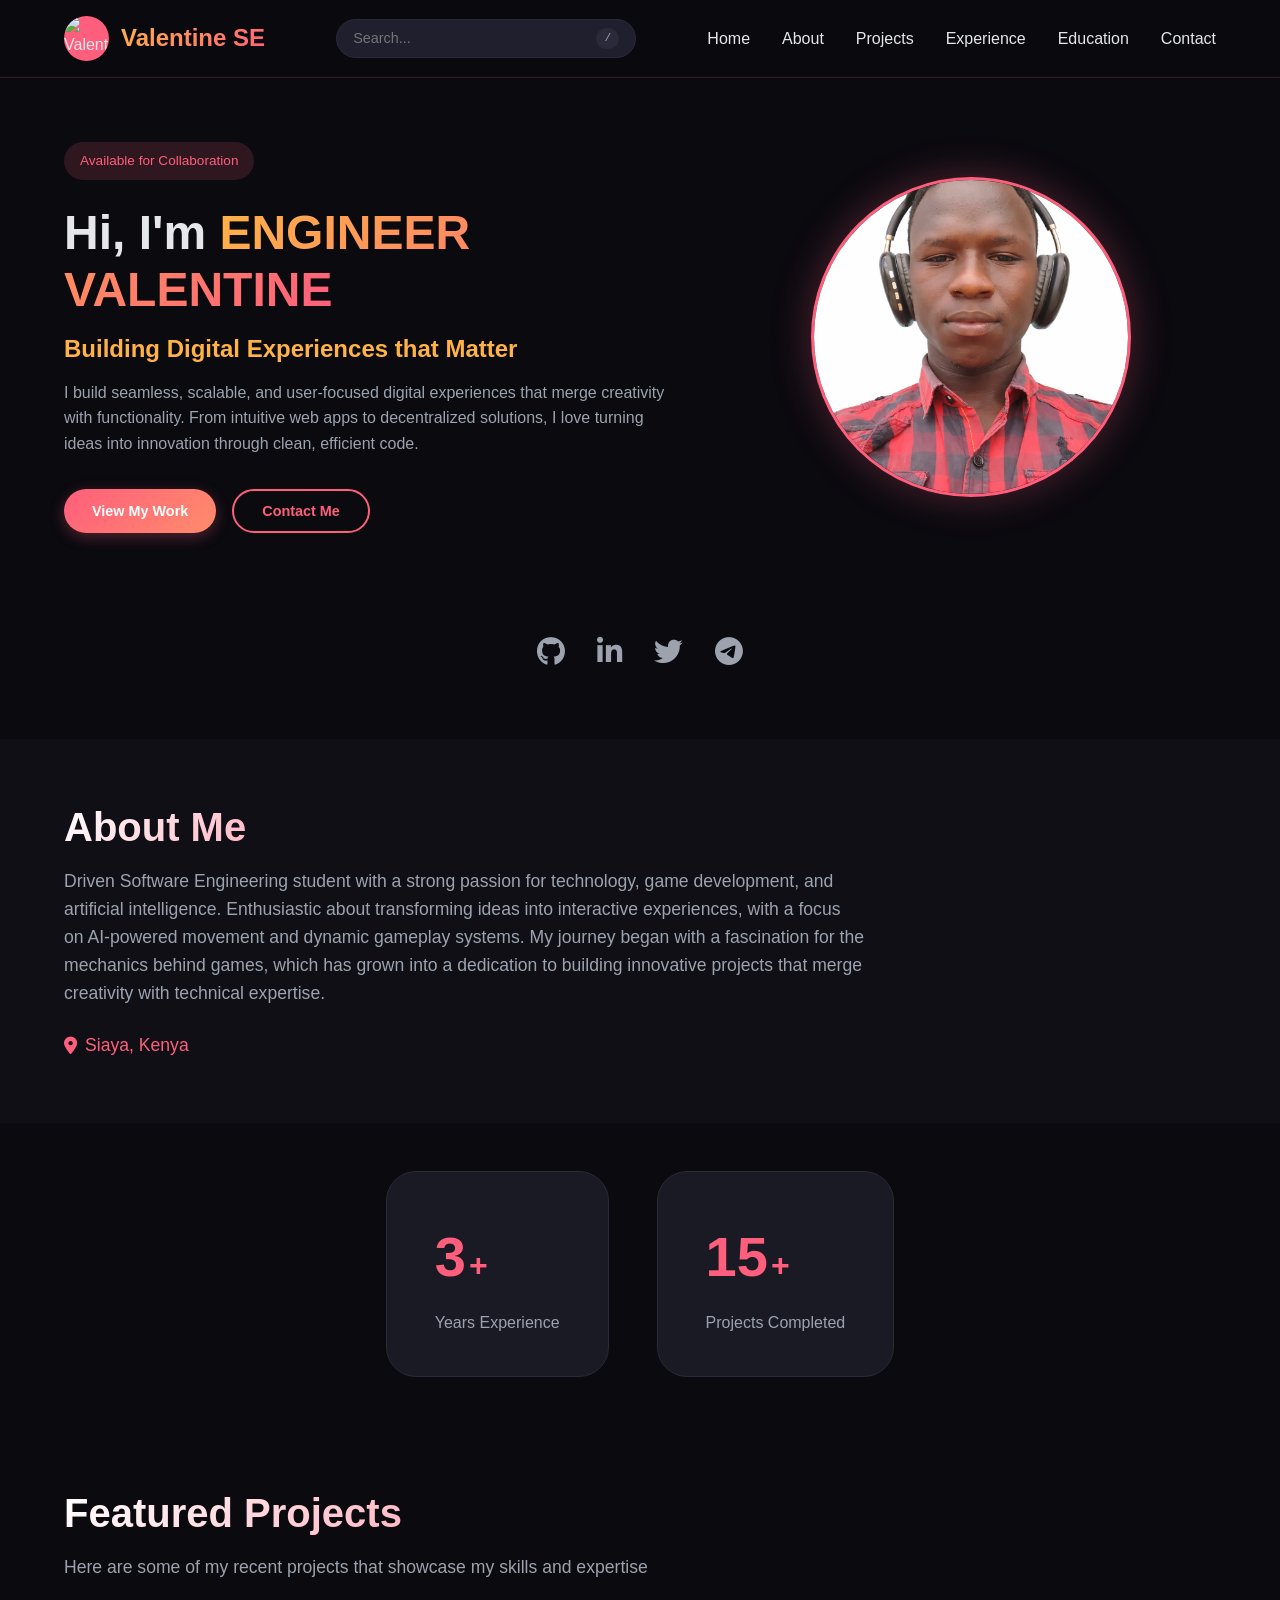
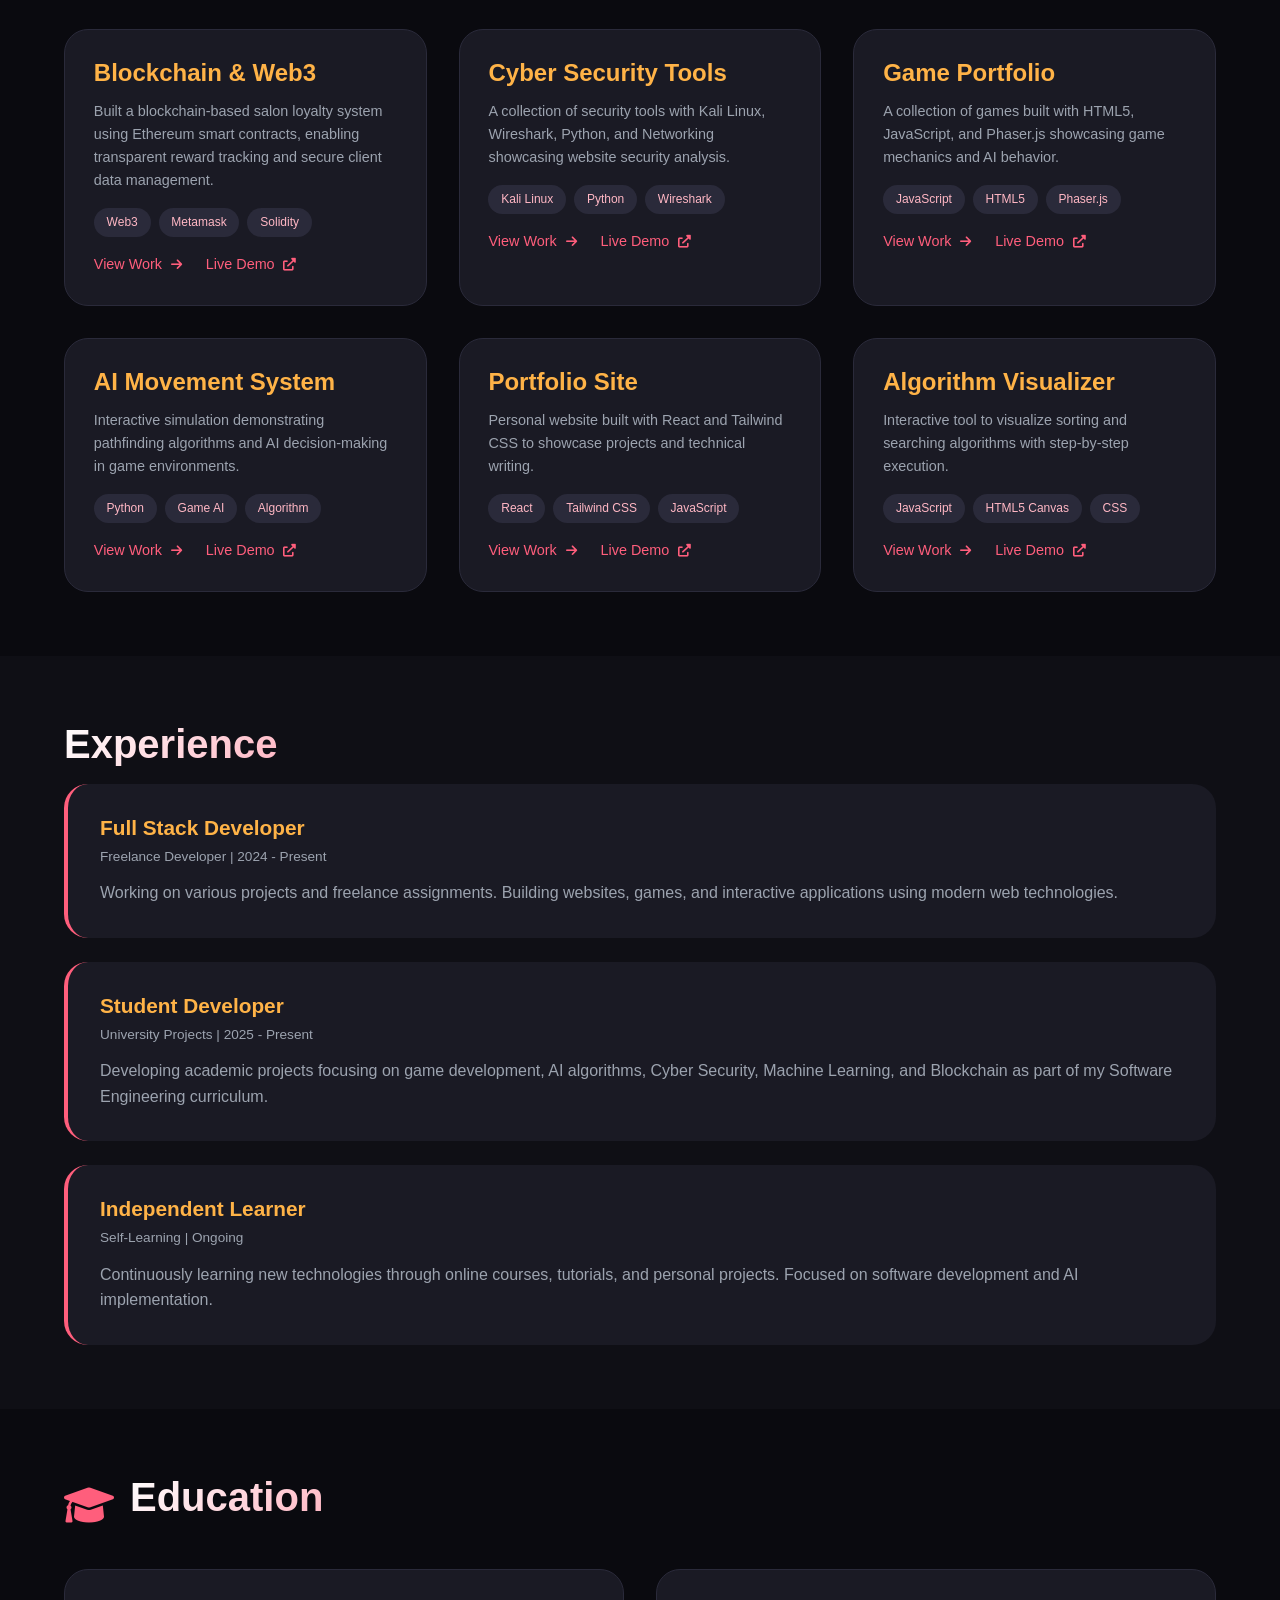
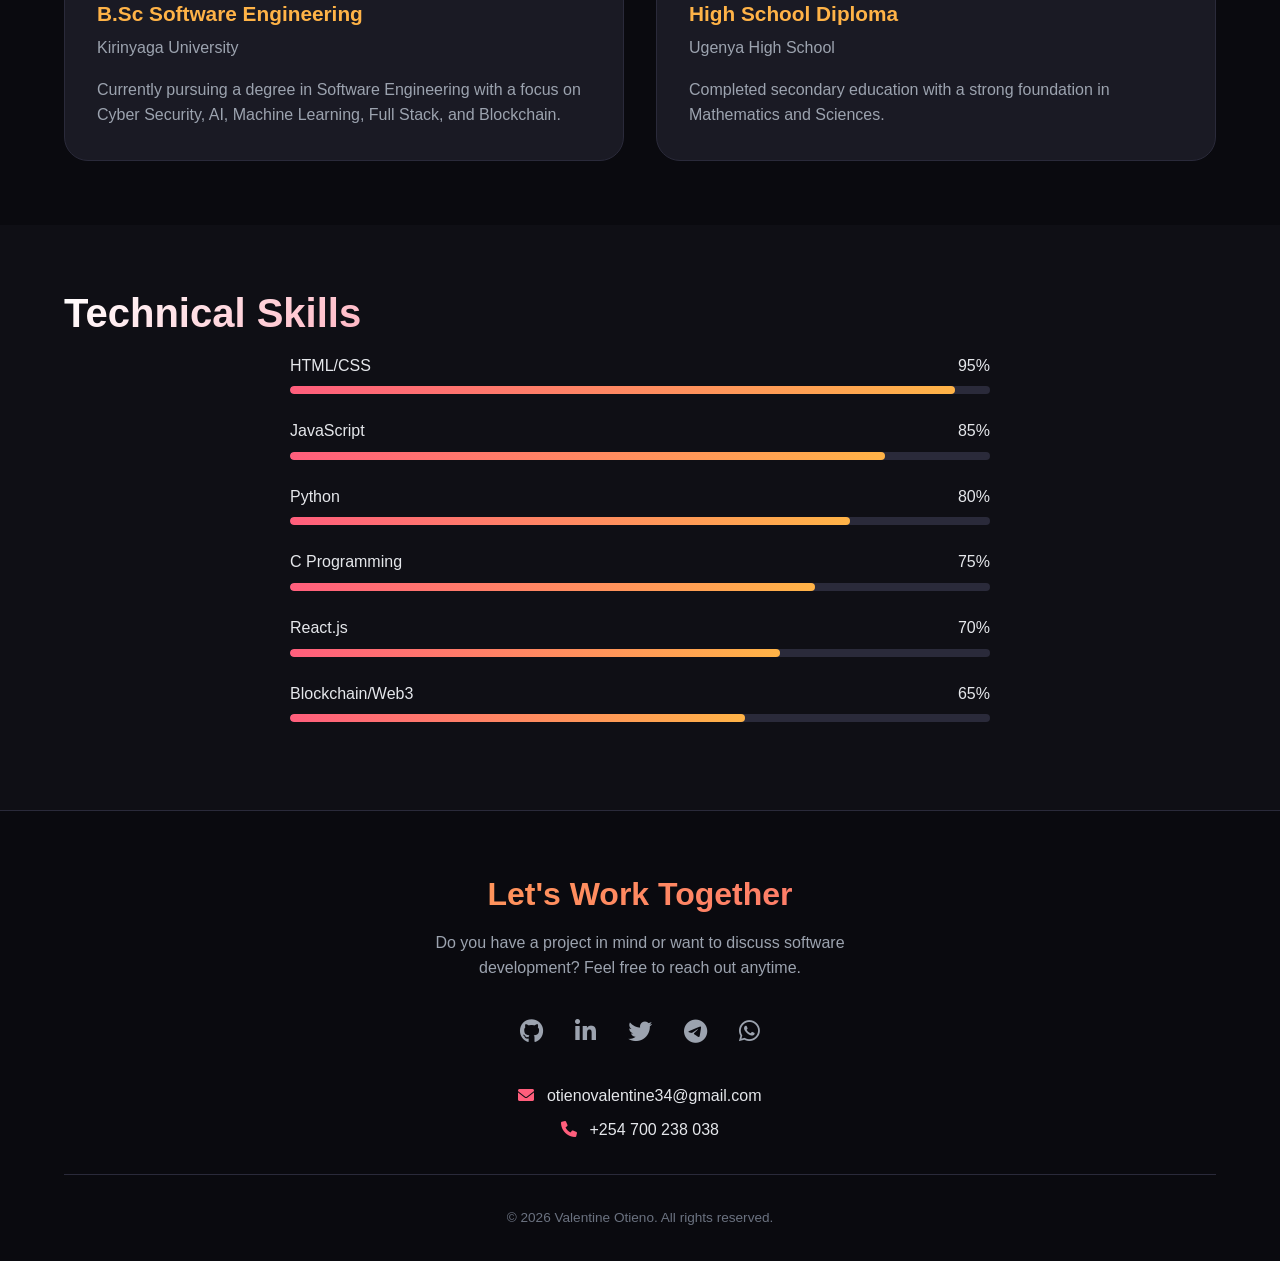
==== commit c5ea014b: "Fix HTML structure and update image sources" ====
--- a/index.html
+++ b/index.html
@@ -13,7 +13,7 @@
     <header class="header">
         <nav class="navbar">
             <div class="logo">
-                <img src="fruits.png/WhatsApp Image 2026-03-23 at 21.18.25 (1).jpeg" alt="Valentine Logo" class="logo-img">
+                <img src="logo.png/download.jpeg" alt="Valentine Logo" class="logo-img">
                 <span class="logo-text">Valentine SE</span>
             </div>
             <div class="search-container">
@@ -49,7 +49,7 @@
                 </div>
                 <div class="hero-image">
                     <div class="profile-circle">
-                        <img src="data:image/svg+xml,%3Csvg xmlns='http://www.w3.org/2000/svg' viewBox='0 0 200 200'%3E%3Ccircle cx='100' cy='100' r='100' fill='%23222'/%3E%3Ccircle cx='100' cy='80' r='35' fill='%23FF5E7C'/%3E%3Cpath d='M50 150 L150 150 Q100 180 50 150' fill='%23FF5E7C'/%3E%3C/svg%3E" alt="Valentine Profile">
+                        <img src="fruits.png/WhatsApp Image 2026-03-23 at 21.18.25 (1).jpeg" alt="Valentine Profile">
                     </div>
                 </div>
             </div>
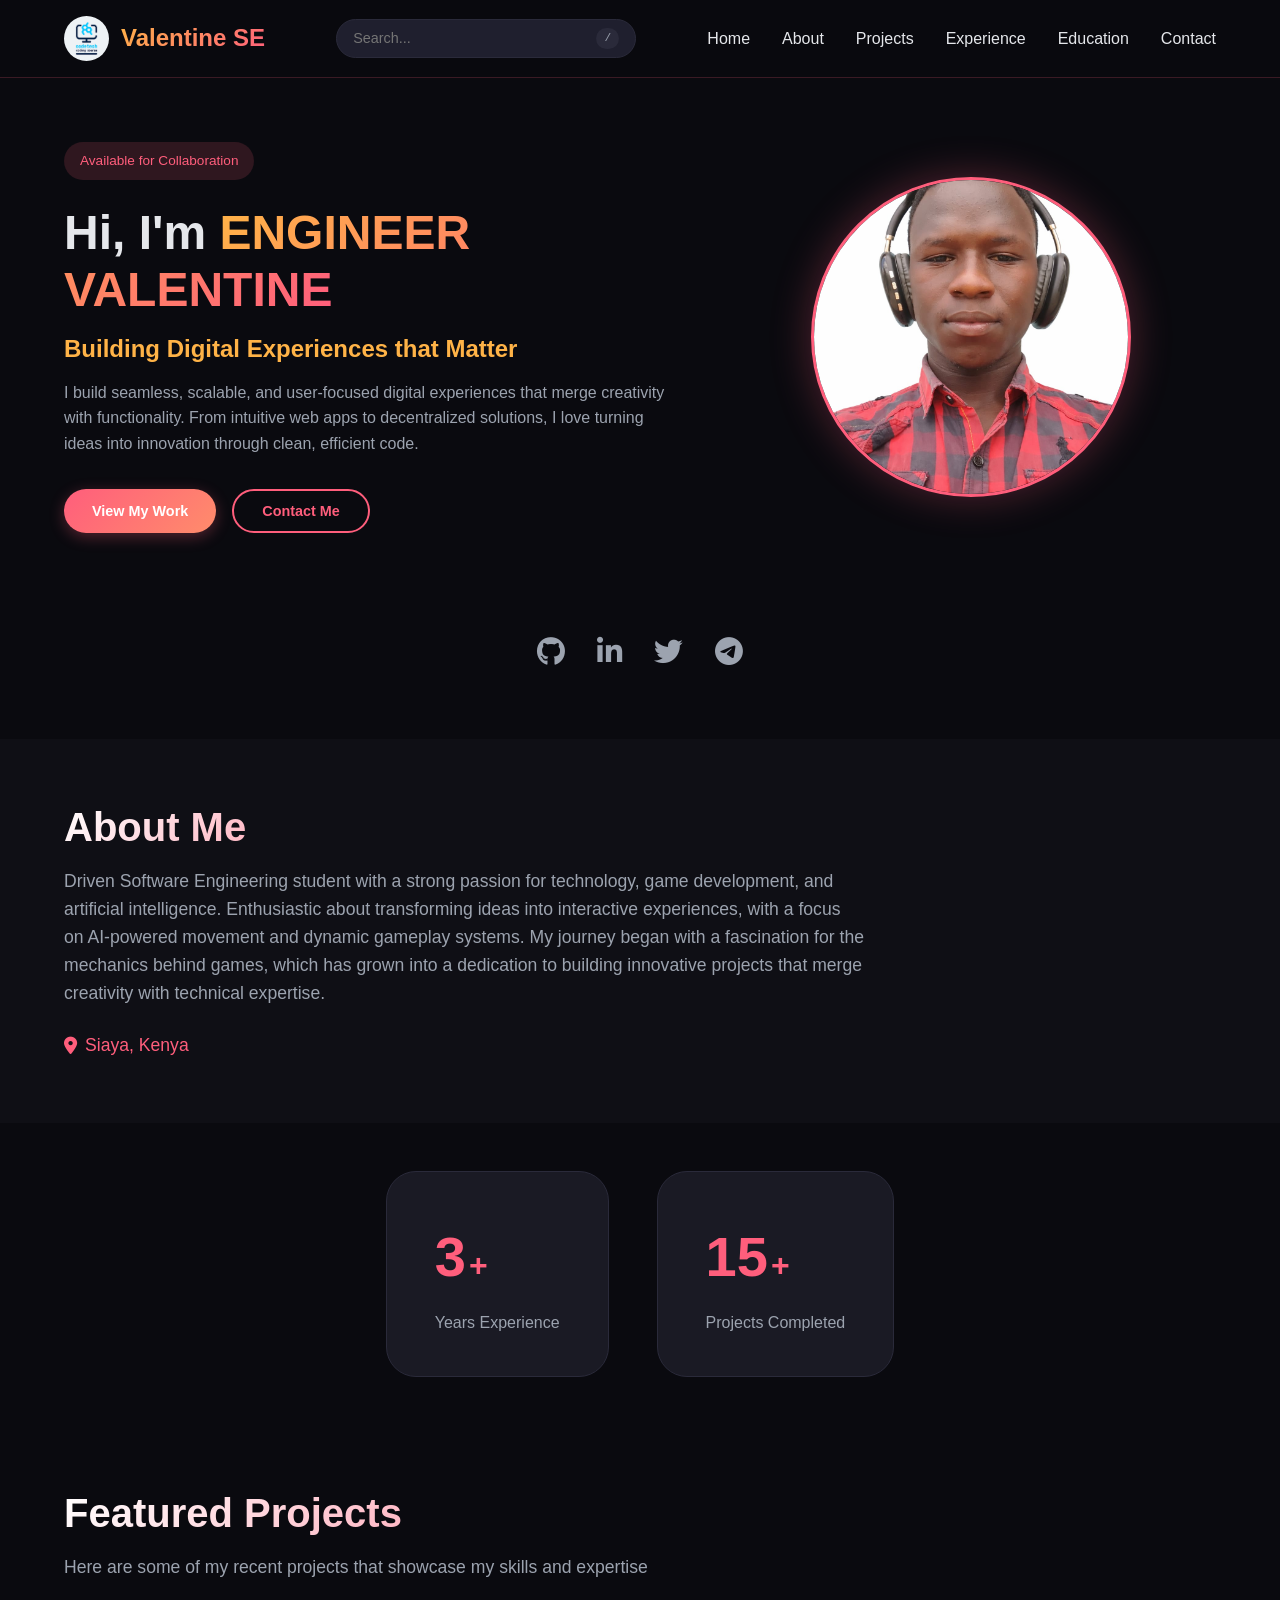
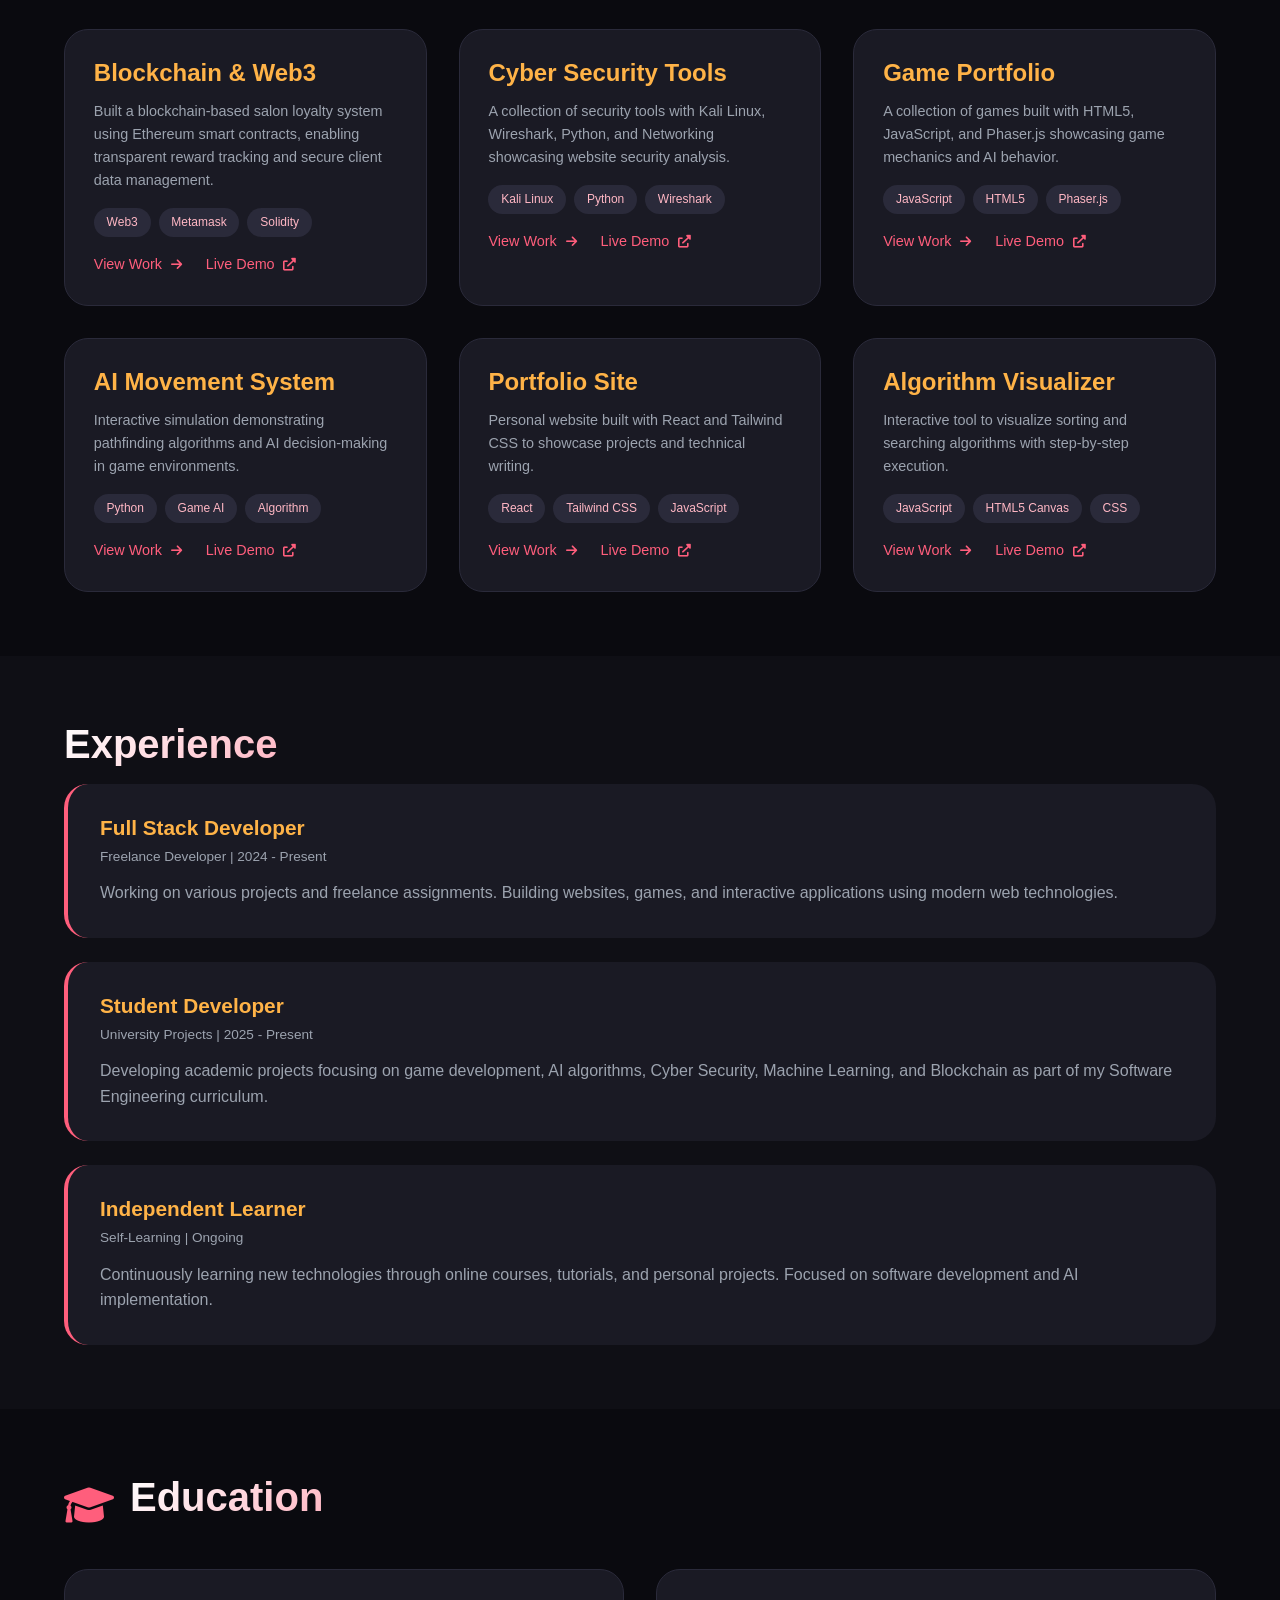
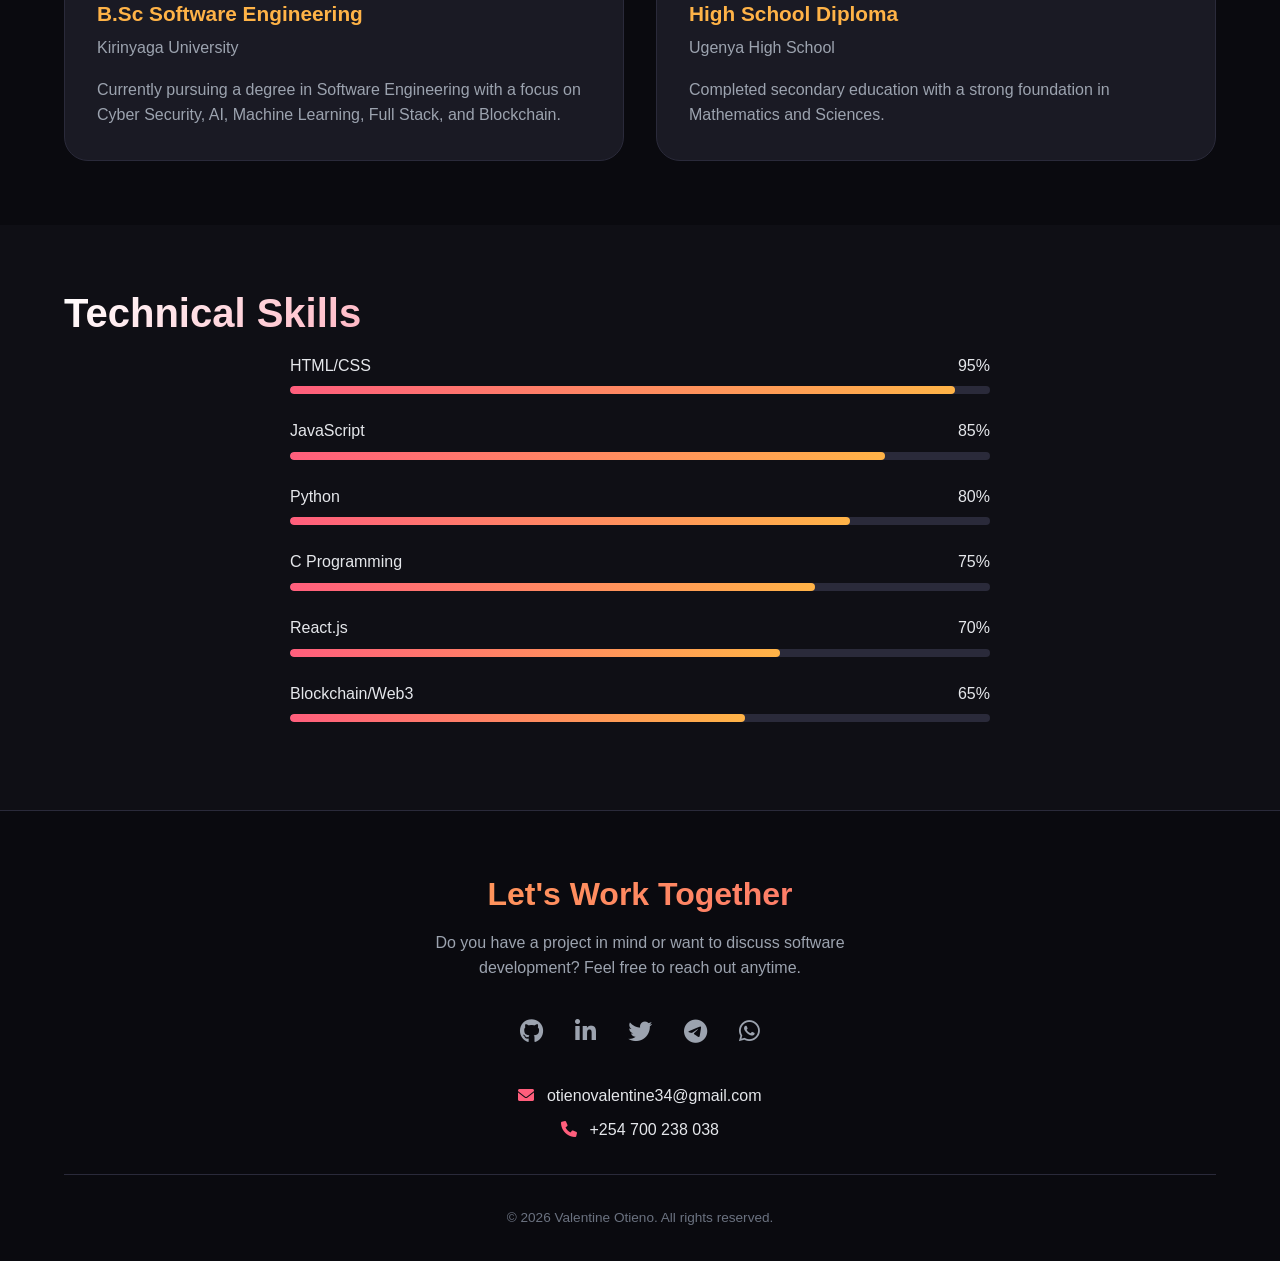
==== commit f2693016: "Update index.html" ====
--- a/index.html
+++ b/index.html
@@ -13,7 +13,7 @@
     <header class="header">
         <nav class="navbar">
             <div class="logo">
-                <img src="logo.png/download.jpeg" alt="Valentine Logo" class="logo-img">
+                <img src="logo.png/download.png" alt="Valentine Logo" class="logo-img">
                 <span class="logo-text">Valentine SE</span>
             </div>
             <div class="search-container">
